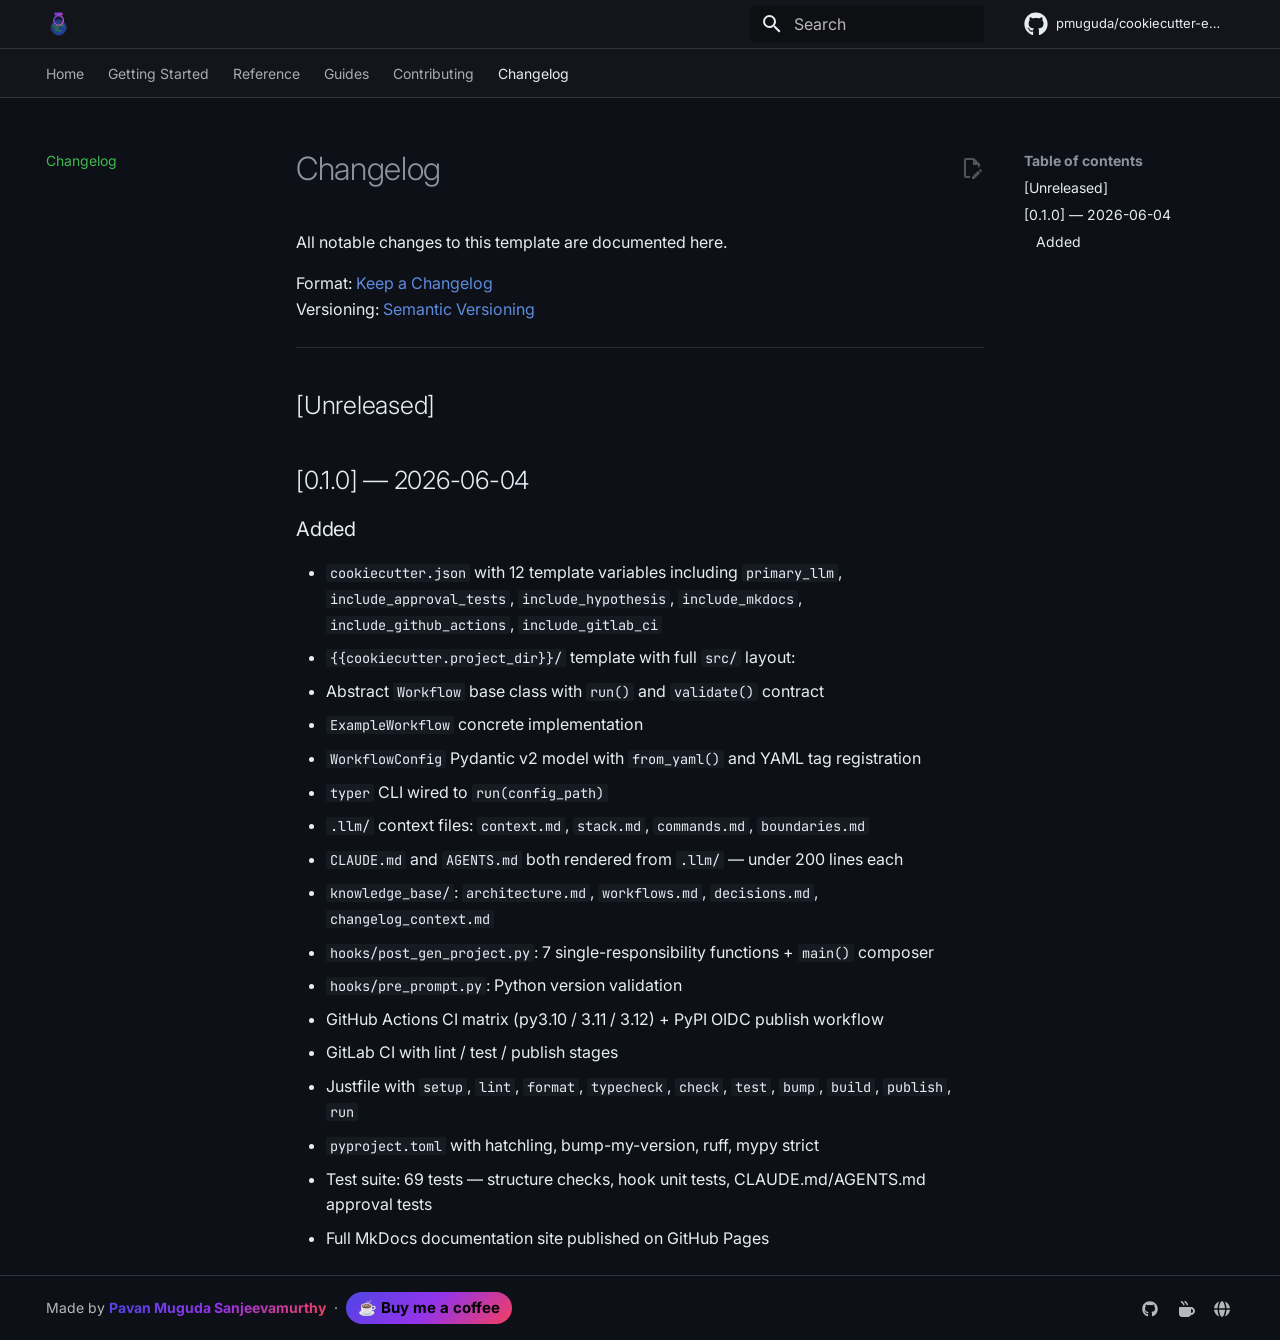
==== changelog/index.html @ ca26804e "Deployed 80e927c with MkDocs version: 1.6.1" ====
<!doctype html>
<html lang="en" class="no-js">
  <head>
    
      <meta charset="utf-8">
      <meta name="viewport" content="width=device-width,initial-scale=1">
      
        <meta name="description" content="Cookiecutter template for EO/SAR Python packages with token-efficient LLM-agnostic context files">
      
      
        <meta name="author" content="Pavan Muguda Sanjeevamurthy">
      
      
        <link rel="canonical" href="https://pmuguda.github.io/cookiecutter-eo-llm/changelog/">
      
      
        <link rel="prev" href="../contributing/">
      
      
      
        
      
      
      <link rel="icon" href="../assets/logo.svg">
      <meta name="generator" content="mkdocs-1.6.1, mkdocs-material-9.7.6">
    
    
      
        <title>Changelog - cookiecutter-eo-llm</title>
      
    
    
      <link rel="stylesheet" href="../assets/stylesheets/main.484c7ddc.min.css">
      
        
        <link rel="stylesheet" href="../assets/stylesheets/palette.ab4e12ef.min.css">
      
      


    
    
      
    
    
      
        
        
        <link rel="preconnect" href="https://fonts.gstatic.com" crossorigin>
        <link rel="stylesheet" href="https://fonts.googleapis.com/css?family=Inter:300,300i,400,400i,700,700i%7CJetBrains+Mono:400,400i,700,700i&display=fallback">
        <style>:root{--md-text-font:"Inter";--md-code-font:"JetBrains Mono"}</style>
      
    
    
      <link rel="stylesheet" href="../assets/style.css">
    
    <script>__md_scope=new URL("..",location),__md_hash=e=>[...e].reduce(((e,_)=>(e<<5)-e+_.charCodeAt(0)),0),__md_get=(e,_=localStorage,t=__md_scope)=>JSON.parse(_.getItem(t.pathname+"."+e)),__md_set=(e,_,t=localStorage,a=__md_scope)=>{try{t.setItem(a.pathname+"."+e,JSON.stringify(_))}catch(e){}}</script>
    
      

    
    
  </head>
  
  
    
    
    
    
    
    <body dir="ltr" data-md-color-scheme="slate" data-md-color-primary="black" data-md-color-accent="deep-purple">
  
    
    <input class="md-toggle" data-md-toggle="drawer" type="checkbox" id="__drawer" autocomplete="off">
    <input class="md-toggle" data-md-toggle="search" type="checkbox" id="__search" autocomplete="off">
    <label class="md-overlay" for="__drawer"></label>
    <div data-md-component="skip">
      
        
        <a href="#changelog" class="md-skip">
          Skip to content
        </a>
      
    </div>
    <div data-md-component="announce">
      
    </div>
    
    
      

<header class="md-header" data-md-component="header">
  <nav class="md-header__inner md-grid" aria-label="Header">
    <a href=".." title="cookiecutter-eo-llm" class="md-header__button md-logo" aria-label="cookiecutter-eo-llm" data-md-component="logo">
      
  <img src="../assets/logo.svg" alt="logo">

    </a>
    <label class="md-header__button md-icon" for="__drawer">
      
      <svg xmlns="http://www.w3.org/2000/svg" viewBox="0 0 24 24"><path d="M3 6h18v2H3zm0 5h18v2H3zm0 5h18v2H3z"/></svg>
    </label>
    <div class="md-header__title" data-md-component="header-title">
      <div class="md-header__ellipsis">
        <div class="md-header__topic">
          <span class="md-ellipsis">
            cookiecutter-eo-llm
          </span>
        </div>
        <div class="md-header__topic" data-md-component="header-topic">
          <span class="md-ellipsis">
            
              Changelog
            
          </span>
        </div>
      </div>
    </div>
    
      
    
    
    
    
      
      
        <label class="md-header__button md-icon" for="__search">
          
          <svg xmlns="http://www.w3.org/2000/svg" viewBox="0 0 24 24"><path d="M9.5 3A6.5 6.5 0 0 1 16 9.5c0 1.61-.59 3.09-1.56 4.23l.27.27h.79l5 5-1.5 1.5-5-5v-.79l-.27-.27A6.52 6.52 0 0 1 9.5 16 6.5 6.5 0 0 1 3 9.5 6.5 6.5 0 0 1 9.5 3m0 2C7 5 5 7 5 9.5S7 14 9.5 14 14 12 14 9.5 12 5 9.5 5"/></svg>
        </label>
        <div class="md-search" data-md-component="search" role="dialog">
  <label class="md-search__overlay" for="__search"></label>
  <div class="md-search__inner" role="search">
    <form class="md-search__form" name="search">
      <input type="text" class="md-search__input" name="query" aria-label="Search" placeholder="Search" autocapitalize="off" autocorrect="off" autocomplete="off" spellcheck="false" data-md-component="search-query" required>
      <label class="md-search__icon md-icon" for="__search">
        
        <svg xmlns="http://www.w3.org/2000/svg" viewBox="0 0 24 24"><path d="M9.5 3A6.5 6.5 0 0 1 16 9.5c0 1.61-.59 3.09-1.56 4.23l.27.27h.79l5 5-1.5 1.5-5-5v-.79l-.27-.27A6.52 6.52 0 0 1 9.5 16 6.5 6.5 0 0 1 3 9.5 6.5 6.5 0 0 1 9.5 3m0 2C7 5 5 7 5 9.5S7 14 9.5 14 14 12 14 9.5 12 5 9.5 5"/></svg>
        
        <svg xmlns="http://www.w3.org/2000/svg" viewBox="0 0 24 24"><path d="M20 11v2H8l5.5 5.5-1.42 1.42L4.16 12l7.92-7.92L13.5 5.5 8 11z"/></svg>
      </label>
      <nav class="md-search__options" aria-label="Search">
        
        <button type="reset" class="md-search__icon md-icon" title="Clear" aria-label="Clear" tabindex="-1">
          
          <svg xmlns="http://www.w3.org/2000/svg" viewBox="0 0 24 24"><path d="M19 6.41 17.59 5 12 10.59 6.41 5 5 6.41 10.59 12 5 17.59 6.41 19 12 13.41 17.59 19 19 17.59 13.41 12z"/></svg>
        </button>
      </nav>
      
        <div class="md-search__suggest" data-md-component="search-suggest"></div>
      
    </form>
    <div class="md-search__output">
      <div class="md-search__scrollwrap" tabindex="0" data-md-scrollfix>
        <div class="md-search-result" data-md-component="search-result">
          <div class="md-search-result__meta">
            Initializing search
          </div>
          <ol class="md-search-result__list" role="presentation"></ol>
        </div>
      </div>
    </div>
  </div>
</div>
      
    
    
      <div class="md-header__source">
        <a href="https://github.com/pmuguda/cookiecutter-eo-llm" title="Go to repository" class="md-source" data-md-component="source">
  <div class="md-source__icon md-icon">
    
    <svg xmlns="http://www.w3.org/2000/svg" viewBox="0 0 512 512"><!--! Font Awesome Free 7.1.0 by @fontawesome - https://fontawesome.com License - https://fontawesome.com/license/free (Icons: CC BY 4.0, Fonts: SIL OFL 1.1, Code: MIT License) Copyright 2025 Fonticons, Inc.--><path d="M173.9 397.4c0 2-2.3 3.6-5.2 3.6-3.3.3-5.6-1.3-5.6-3.6 0-2 2.3-3.6 5.2-3.6 3-.3 5.6 1.3 5.6 3.6m-31.1-4.5c-.7 2 1.3 4.3 4.3 4.9 2.6 1 5.6 0 6.2-2s-1.3-4.3-4.3-5.2c-2.6-.7-5.5.3-6.2 2.3m44.2-1.7c-2.9.7-4.9 2.6-4.6 4.9.3 2 2.9 3.3 5.9 2.6 2.9-.7 4.9-2.6 4.6-4.6-.3-1.9-3-3.2-5.9-2.9M252.8 8C114.1 8 8 113.3 8 252c0 110.9 69.8 205.8 169.5 239.2 12.8 2.3 17.3-5.6 17.3-12.1 0-6.2-.3-40.4-.3-61.4 0 0-70 15-84.7-29.8 0 0-11.4-29.1-27.8-36.6 0 0-22.9-15.7 1.6-15.4 0 0 24.9 2 38.6 25.8 21.9 38.6 58.6 27.5 72.9 20.9 2.3-16 8.8-27.1 16-33.7-55.9-6.2-112.3-14.3-112.3-110.5 0-27.5 7.6-41.3 23.6-58.9-2.6-6.5-11.1-33.3 2.6-67.9 20.9-6.5 69 27 69 27 20-5.6 41.5-8.5 62.8-8.5s42.8 2.9 62.8 8.5c0 0 48.1-33.6 69-27 13.7 34.7 5.2 61.4 2.6 67.9 16 17.7 25.8 31.5 25.8 58.9 0 96.5-58.9 104.2-114.8 110.5 9.2 7.9 17 22.9 17 46.4 0 33.7-.3 75.4-.3 83.6 0 6.5 4.6 14.4 17.3 12.1C436.2 457.8 504 362.9 504 252 504 113.3 391.5 8 252.8 8M105.2 352.9c-1.3 1-1 3.3.7 5.2 1.6 1.6 3.9 2.3 5.2 1 1.3-1 1-3.3-.7-5.2-1.6-1.6-3.9-2.3-5.2-1m-10.8-8.1c-.7 1.3.3 2.9 2.3 3.9 1.6 1 3.6.7 4.3-.7.7-1.3-.3-2.9-2.3-3.9-2-.6-3.6-.3-4.3.7m32.4 35.6c-1.6 1.3-1 4.3 1.3 6.2 2.3 2.3 5.2 2.6 6.5 1 1.3-1.3.7-4.3-1.3-6.2-2.2-2.3-5.2-2.6-6.5-1m-11.4-14.7c-1.6 1-1.6 3.6 0 5.9s4.3 3.3 5.6 2.3c1.6-1.3 1.6-3.9 0-6.2-1.4-2.3-4-3.3-5.6-2"/></svg>
  </div>
  <div class="md-source__repository">
    pmuguda/cookiecutter-eo-llm
  </div>
</a>
      </div>
    
  </nav>
  
</header>
    
    <div class="md-container" data-md-component="container">
      
      
        
          
            
<nav class="md-tabs" aria-label="Tabs" data-md-component="tabs">
  <div class="md-grid">
    <ul class="md-tabs__list">
      
        
  
  
  
  
    <li class="md-tabs__item">
      <a href=".." class="md-tabs__link">
        
  
  
    
  
  Home

      </a>
    </li>
  

      
        
  
  
  
  
    
    
      <li class="md-tabs__item">
        <a href="../quickstart/" class="md-tabs__link">
          
  
  
  Getting Started

        </a>
      </li>
    
  

      
        
  
  
  
  
    
    
      <li class="md-tabs__item">
        <a href="../variables/" class="md-tabs__link">
          
  
  
  Reference

        </a>
      </li>
    
  

      
        
  
  
  
  
    
    
      <li class="md-tabs__item">
        <a href="../guides/add-workflow/" class="md-tabs__link">
          
  
  
  Guides

        </a>
      </li>
    
  

      
        
  
  
  
  
    <li class="md-tabs__item">
      <a href="../contributing/" class="md-tabs__link">
        
  
  
    
  
  Contributing

      </a>
    </li>
  

      
        
  
  
  
    
  
  
    <li class="md-tabs__item md-tabs__item--active">
      <a href="./" class="md-tabs__link">
        
  
  
    
  
  Changelog

      </a>
    </li>
  

      
    </ul>
  </div>
</nav>
          
        
      
      <main class="md-main" data-md-component="main">
        <div class="md-main__inner md-grid">
          
            
              
              <div class="md-sidebar md-sidebar--primary" data-md-component="sidebar" data-md-type="navigation" >
                <div class="md-sidebar__scrollwrap">
                  <div class="md-sidebar__inner">
                    


  


<nav class="md-nav md-nav--primary md-nav--lifted" aria-label="Navigation" data-md-level="0">
  <label class="md-nav__title" for="__drawer">
    <a href=".." title="cookiecutter-eo-llm" class="md-nav__button md-logo" aria-label="cookiecutter-eo-llm" data-md-component="logo">
      
  <img src="../assets/logo.svg" alt="logo">

    </a>
    cookiecutter-eo-llm
  </label>
  
    <div class="md-nav__source">
      <a href="https://github.com/pmuguda/cookiecutter-eo-llm" title="Go to repository" class="md-source" data-md-component="source">
  <div class="md-source__icon md-icon">
    
    <svg xmlns="http://www.w3.org/2000/svg" viewBox="0 0 512 512"><!--! Font Awesome Free 7.1.0 by @fontawesome - https://fontawesome.com License - https://fontawesome.com/license/free (Icons: CC BY 4.0, Fonts: SIL OFL 1.1, Code: MIT License) Copyright 2025 Fonticons, Inc.--><path d="M173.9 397.4c0 2-2.3 3.6-5.2 3.6-3.3.3-5.6-1.3-5.6-3.6 0-2 2.3-3.6 5.2-3.6 3-.3 5.6 1.3 5.6 3.6m-31.1-4.5c-.7 2 1.3 4.3 4.3 4.9 2.6 1 5.6 0 6.2-2s-1.3-4.3-4.3-5.2c-2.6-.7-5.5.3-6.2 2.3m44.2-1.7c-2.9.7-4.9 2.6-4.6 4.9.3 2 2.9 3.3 5.9 2.6 2.9-.7 4.9-2.6 4.6-4.6-.3-1.9-3-3.2-5.9-2.9M252.8 8C114.1 8 8 113.3 8 252c0 110.9 69.8 205.8 169.5 239.2 12.8 2.3 17.3-5.6 17.3-12.1 0-6.2-.3-40.4-.3-61.4 0 0-70 15-84.7-29.8 0 0-11.4-29.1-27.8-36.6 0 0-22.9-15.7 1.6-15.4 0 0 24.9 2 38.6 25.8 21.9 38.6 58.6 27.5 72.9 20.9 2.3-16 8.8-27.1 16-33.7-55.9-6.2-112.3-14.3-112.3-110.5 0-27.5 7.6-41.3 23.6-58.9-2.6-6.5-11.1-33.3 2.6-67.9 20.9-6.5 69 27 69 27 20-5.6 41.5-8.5 62.8-8.5s42.8 2.9 62.8 8.5c0 0 48.1-33.6 69-27 13.7 34.7 5.2 61.4 2.6 67.9 16 17.7 25.8 31.5 25.8 58.9 0 96.5-58.9 104.2-114.8 110.5 9.2 7.9 17 22.9 17 46.4 0 33.7-.3 75.4-.3 83.6 0 6.5 4.6 14.4 17.3 12.1C436.2 457.8 504 362.9 504 252 504 113.3 391.5 8 252.8 8M105.2 352.9c-1.3 1-1 3.3.7 5.2 1.6 1.6 3.9 2.3 5.2 1 1.3-1 1-3.3-.7-5.2-1.6-1.6-3.9-2.3-5.2-1m-10.8-8.1c-.7 1.3.3 2.9 2.3 3.9 1.6 1 3.6.7 4.3-.7.7-1.3-.3-2.9-2.3-3.9-2-.6-3.6-.3-4.3.7m32.4 35.6c-1.6 1.3-1 4.3 1.3 6.2 2.3 2.3 5.2 2.6 6.5 1 1.3-1.3.7-4.3-1.3-6.2-2.2-2.3-5.2-2.6-6.5-1m-11.4-14.7c-1.6 1-1.6 3.6 0 5.9s4.3 3.3 5.6 2.3c1.6-1.3 1.6-3.9 0-6.2-1.4-2.3-4-3.3-5.6-2"/></svg>
  </div>
  <div class="md-source__repository">
    pmuguda/cookiecutter-eo-llm
  </div>
</a>
    </div>
  
  <ul class="md-nav__list" data-md-scrollfix>
    
      
      
  
  
  
  
    <li class="md-nav__item">
      <a href=".." class="md-nav__link">
        
  
  
  <span class="md-ellipsis">
    
  
    Home
  

    
  </span>
  
  

      </a>
    </li>
  

    
      
      
  
  
  
  
    
    
    
    
      
      
        
      
    
    
    <li class="md-nav__item md-nav__item--nested">
      
        
        
        <input class="md-nav__toggle md-toggle " type="checkbox" id="__nav_2" >
        
          
          <label class="md-nav__link" for="__nav_2" id="__nav_2_label" tabindex="0">
            
  
  
  <span class="md-ellipsis">
    
  
    Getting Started
  

    
  </span>
  
  

            <span class="md-nav__icon md-icon"></span>
          </label>
        
        <nav class="md-nav" data-md-level="1" aria-labelledby="__nav_2_label" aria-expanded="false">
          <label class="md-nav__title" for="__nav_2">
            <span class="md-nav__icon md-icon"></span>
            
  
    Getting Started
  

          </label>
          <ul class="md-nav__list" data-md-scrollfix>
            
              
                
  
  
  
  
    <li class="md-nav__item">
      <a href="../quickstart/" class="md-nav__link">
        
  
  
  <span class="md-ellipsis">
    
  
    Quickstart
  

    
  </span>
  
  

      </a>
    </li>
  

              
            
              
                
  
  
  
  
    <li class="md-nav__item">
      <a href="../installation/" class="md-nav__link">
        
  
  
  <span class="md-ellipsis">
    
  
    Installation
  

    
  </span>
  
  

      </a>
    </li>
  

              
            
          </ul>
        </nav>
      
    </li>
  

    
      
      
  
  
  
  
    
    
    
    
      
      
        
      
    
    
    <li class="md-nav__item md-nav__item--nested">
      
        
        
        <input class="md-nav__toggle md-toggle " type="checkbox" id="__nav_3" >
        
          
          <label class="md-nav__link" for="__nav_3" id="__nav_3_label" tabindex="0">
            
  
  
  <span class="md-ellipsis">
    
  
    Reference
  

    
  </span>
  
  

            <span class="md-nav__icon md-icon"></span>
          </label>
        
        <nav class="md-nav" data-md-level="1" aria-labelledby="__nav_3_label" aria-expanded="false">
          <label class="md-nav__title" for="__nav_3">
            <span class="md-nav__icon md-icon"></span>
            
  
    Reference
  

          </label>
          <ul class="md-nav__list" data-md-scrollfix>
            
              
                
  
  
  
  
    <li class="md-nav__item">
      <a href="../variables/" class="md-nav__link">
        
  
  
  <span class="md-ellipsis">
    
  
    Template Variables
  

    
  </span>
  
  

      </a>
    </li>
  

              
            
              
                
  
  
  
  
    <li class="md-nav__item">
      <a href="../structure/" class="md-nav__link">
        
  
  
  <span class="md-ellipsis">
    
  
    Generated Structure
  

    
  </span>
  
  

      </a>
    </li>
  

              
            
              
                
  
  
  
  
    <li class="md-nav__item">
      <a href="../hooks/" class="md-nav__link">
        
  
  
  <span class="md-ellipsis">
    
  
    Hooks
  

    
  </span>
  
  

      </a>
    </li>
  

              
            
          </ul>
        </nav>
      
    </li>
  

    
      
      
  
  
  
  
    
    
    
    
      
      
        
      
    
    
    <li class="md-nav__item md-nav__item--nested">
      
        
        
        <input class="md-nav__toggle md-toggle " type="checkbox" id="__nav_4" >
        
          
          <label class="md-nav__link" for="__nav_4" id="__nav_4_label" tabindex="0">
            
  
  
  <span class="md-ellipsis">
    
  
    Guides
  

    
  </span>
  
  

            <span class="md-nav__icon md-icon"></span>
          </label>
        
        <nav class="md-nav" data-md-level="1" aria-labelledby="__nav_4_label" aria-expanded="false">
          <label class="md-nav__title" for="__nav_4">
            <span class="md-nav__icon md-icon"></span>
            
  
    Guides
  

          </label>
          <ul class="md-nav__list" data-md-scrollfix>
            
              
                
  
  
  
  
    <li class="md-nav__item">
      <a href="../guides/add-workflow/" class="md-nav__link">
        
  
  
  <span class="md-ellipsis">
    
  
    Adding a Workflow
  

    
  </span>
  
  

      </a>
    </li>
  

              
            
              
                
  
  
  
  
    <li class="md-nav__item">
      <a href="../guides/llm-context/" class="md-nav__link">
        
  
  
  <span class="md-ellipsis">
    
  
    LLM Context Files
  

    
  </span>
  
  

      </a>
    </li>
  

              
            
              
                
  
  
  
  
    <li class="md-nav__item">
      <a href="../guides/cicd/" class="md-nav__link">
        
  
  
  <span class="md-ellipsis">
    
  
    CI/CD
  

    
  </span>
  
  

      </a>
    </li>
  

              
            
          </ul>
        </nav>
      
    </li>
  

    
      
      
  
  
  
  
    <li class="md-nav__item">
      <a href="../contributing/" class="md-nav__link">
        
  
  
  <span class="md-ellipsis">
    
  
    Contributing
  

    
  </span>
  
  

      </a>
    </li>
  

    
      
      
  
  
    
  
  
  
    <li class="md-nav__item md-nav__item--active">
      
      <input class="md-nav__toggle md-toggle" type="checkbox" id="__toc">
      
      
        
      
      
        <label class="md-nav__link md-nav__link--active" for="__toc">
          
  
  
  <span class="md-ellipsis">
    
  
    Changelog
  

    
  </span>
  
  

          <span class="md-nav__icon md-icon"></span>
        </label>
      
      <a href="./" class="md-nav__link md-nav__link--active">
        
  
  
  <span class="md-ellipsis">
    
  
    Changelog
  

    
  </span>
  
  

      </a>
      
        

<nav class="md-nav md-nav--secondary" aria-label="Table of contents">
  
  
  
    
  
  
    <label class="md-nav__title" for="__toc">
      <span class="md-nav__icon md-icon"></span>
      Table of contents
    </label>
    <ul class="md-nav__list" data-md-component="toc" data-md-scrollfix>
      
        <li class="md-nav__item">
  <a href="#unreleased" class="md-nav__link">
    <span class="md-ellipsis">
      
        [Unreleased]
      
    </span>
  </a>
  
</li>
      
        <li class="md-nav__item">
  <a href="#010-2026-06-04" class="md-nav__link">
    <span class="md-ellipsis">
      
        [0.1.0] — 2026-06-04
      
    </span>
  </a>
  
    <nav class="md-nav" aria-label="[0.1.0] — 2026-06-04">
      <ul class="md-nav__list">
        
          <li class="md-nav__item">
  <a href="#added" class="md-nav__link">
    <span class="md-ellipsis">
      
        Added
      
    </span>
  </a>
  
</li>
        
      </ul>
    </nav>
  
</li>
      
    </ul>
  
</nav>
      
    </li>
  

    
  </ul>
</nav>
                  </div>
                </div>
              </div>
            
            
              
              <div class="md-sidebar md-sidebar--secondary" data-md-component="sidebar" data-md-type="toc" >
                <div class="md-sidebar__scrollwrap">
                  <div class="md-sidebar__inner">
                    

<nav class="md-nav md-nav--secondary" aria-label="Table of contents">
  
  
  
    
  
  
    <label class="md-nav__title" for="__toc">
      <span class="md-nav__icon md-icon"></span>
      Table of contents
    </label>
    <ul class="md-nav__list" data-md-component="toc" data-md-scrollfix>
      
        <li class="md-nav__item">
  <a href="#unreleased" class="md-nav__link">
    <span class="md-ellipsis">
      
        [Unreleased]
      
    </span>
  </a>
  
</li>
      
        <li class="md-nav__item">
  <a href="#010-2026-06-04" class="md-nav__link">
    <span class="md-ellipsis">
      
        [0.1.0] — 2026-06-04
      
    </span>
  </a>
  
    <nav class="md-nav" aria-label="[0.1.0] — 2026-06-04">
      <ul class="md-nav__list">
        
          <li class="md-nav__item">
  <a href="#added" class="md-nav__link">
    <span class="md-ellipsis">
      
        Added
      
    </span>
  </a>
  
</li>
        
      </ul>
    </nav>
  
</li>
      
    </ul>
  
</nav>
                  </div>
                </div>
              </div>
            
          
          
            <div class="md-content" data-md-component="content">
              
              <article class="md-content__inner md-typeset">
                
                  


  
    <a href="https://github.com/pmuguda/cookiecutter-eo-llm/edit/main/docs/changelog.md" title="Edit this page" class="md-content__button md-icon" rel="edit">
      
      <svg xmlns="http://www.w3.org/2000/svg" viewBox="0 0 24 24"><path d="M10 20H6V4h7v5h5v3.1l2-2V8l-6-6H6c-1.1 0-2 .9-2 2v16c0 1.1.9 2 2 2h4zm10.2-7c.1 0 .3.1.4.2l1.3 1.3c.2.2.2.6 0 .8l-1 1-2.1-2.1 1-1c.1-.1.2-.2.4-.2m0 3.9L14.1 23H12v-2.1l6.1-6.1z"/></svg>
    </a>
  
  


<h1 id="changelog">Changelog</h1>
<p>All notable changes to this template are documented here.</p>
<p>Format: <a href="https://keepachangelog.com/en/1.0.0/">Keep a Changelog</a><br />
Versioning: <a href="https://semver.org/">Semantic Versioning</a></p>
<hr />
<h2 id="unreleased">[Unreleased]</h2>
<h2 id="010-2026-06-04">[0.1.0] — 2026-06-04</h2>
<h3 id="added">Added</h3>
<ul>
<li><code>cookiecutter.json</code> with 12 template variables including <code>primary_llm</code>, <code>include_approval_tests</code>, <code>include_hypothesis</code>, <code>include_mkdocs</code>, <code>include_github_actions</code>, <code>include_gitlab_ci</code></li>
<li><code>{{cookiecutter.project_dir}}/</code> template with full <code>src/</code> layout:</li>
<li>Abstract <code>Workflow</code> base class with <code>run()</code> and <code>validate()</code> contract</li>
<li><code>ExampleWorkflow</code> concrete implementation</li>
<li><code>WorkflowConfig</code> Pydantic v2 model with <code>from_yaml()</code> and YAML tag registration</li>
<li><code>typer</code> CLI wired to <code>run(config_path)</code></li>
<li><code>.llm/</code> context files: <code>context.md</code>, <code>stack.md</code>, <code>commands.md</code>, <code>boundaries.md</code></li>
<li><code>CLAUDE.md</code> and <code>AGENTS.md</code> both rendered from <code>.llm/</code> — under 200 lines each</li>
<li><code>knowledge_base/</code>: <code>architecture.md</code>, <code>workflows.md</code>, <code>decisions.md</code>, <code>changelog_context.md</code></li>
<li><code>hooks/post_gen_project.py</code>: 7 single-responsibility functions + <code>main()</code> composer</li>
<li><code>hooks/pre_prompt.py</code>: Python version validation</li>
<li>GitHub Actions CI matrix (py3.10 / 3.11 / 3.12) + PyPI OIDC publish workflow</li>
<li>GitLab CI with lint / test / publish stages</li>
<li>Justfile with <code>setup</code>, <code>lint</code>, <code>format</code>, <code>typecheck</code>, <code>check</code>, <code>test</code>, <code>bump</code>, <code>build</code>, <code>publish</code>, <code>run</code></li>
<li><code>pyproject.toml</code> with hatchling, bump-my-version, ruff, mypy strict</li>
<li>Test suite: 69 tests — structure checks, hook unit tests, CLAUDE.md/AGENTS.md approval tests</li>
<li>Full MkDocs documentation site published on GitHub Pages</li>
</ul>












                
              </article>
            </div>
          
          
<script>var target=document.getElementById(location.hash.slice(1));target&&target.name&&(target.checked=target.name.startsWith("__tabbed_"))</script>
        </div>
        
          <button type="button" class="md-top md-icon" data-md-component="top" hidden>
  
  <svg xmlns="http://www.w3.org/2000/svg" viewBox="0 0 24 24"><path d="M13 20h-2V8l-5.5 5.5-1.42-1.42L12 4.16l7.92 7.92-1.42 1.42L13 8z"/></svg>
  Back to top
</button>
        
      </main>
      
        <footer class="md-footer">
  
  <div class="md-footer-meta md-typeset">
    <div class="md-footer-meta__inner md-grid">
      
<div class="md-copyright">
  <div class="md-copyright__highlight">
    Made by <a class="gradient-text" href="https://pmuguda.github.io" target="_blank" rel="noopener">Pavan Muguda Sanjeevamurthy</a> &nbsp;·&nbsp; <a class="kofi-link" href="https://ko-fi.com/pavan_muguda" target="_blank" rel="noopener">☕ Buy me a coffee</a>

  </div>
</div>

      
        
<div class="md-social">
  
    
    
    
    
    <a href="https://github.com/pmuguda/cookiecutter-eo-llm" target="_blank" rel="noopener" title="GitHub" class="md-social__link">
      <svg xmlns="http://www.w3.org/2000/svg" viewBox="0 0 512 512"><!--! Font Awesome Free 7.1.0 by @fontawesome - https://fontawesome.com License - https://fontawesome.com/license/free (Icons: CC BY 4.0, Fonts: SIL OFL 1.1, Code: MIT License) Copyright 2025 Fonticons, Inc.--><path d="M173.9 397.4c0 2-2.3 3.6-5.2 3.6-3.3.3-5.6-1.3-5.6-3.6 0-2 2.3-3.6 5.2-3.6 3-.3 5.6 1.3 5.6 3.6m-31.1-4.5c-.7 2 1.3 4.3 4.3 4.9 2.6 1 5.6 0 6.2-2s-1.3-4.3-4.3-5.2c-2.6-.7-5.5.3-6.2 2.3m44.2-1.7c-2.9.7-4.9 2.6-4.6 4.9.3 2 2.9 3.3 5.9 2.6 2.9-.7 4.9-2.6 4.6-4.6-.3-1.9-3-3.2-5.9-2.9M252.8 8C114.1 8 8 113.3 8 252c0 110.9 69.8 205.8 169.5 239.2 12.8 2.3 17.3-5.6 17.3-12.1 0-6.2-.3-40.4-.3-61.4 0 0-70 15-84.7-29.8 0 0-11.4-29.1-27.8-36.6 0 0-22.9-15.7 1.6-15.4 0 0 24.9 2 38.6 25.8 21.9 38.6 58.6 27.5 72.9 20.9 2.3-16 8.8-27.1 16-33.7-55.9-6.2-112.3-14.3-112.3-110.5 0-27.5 7.6-41.3 23.6-58.9-2.6-6.5-11.1-33.3 2.6-67.9 20.9-6.5 69 27 69 27 20-5.6 41.5-8.5 62.8-8.5s42.8 2.9 62.8 8.5c0 0 48.1-33.6 69-27 13.7 34.7 5.2 61.4 2.6 67.9 16 17.7 25.8 31.5 25.8 58.9 0 96.5-58.9 104.2-114.8 110.5 9.2 7.9 17 22.9 17 46.4 0 33.7-.3 75.4-.3 83.6 0 6.5 4.6 14.4 17.3 12.1C436.2 457.8 504 362.9 504 252 504 113.3 391.5 8 252.8 8M105.2 352.9c-1.3 1-1 3.3.7 5.2 1.6 1.6 3.9 2.3 5.2 1 1.3-1 1-3.3-.7-5.2-1.6-1.6-3.9-2.3-5.2-1m-10.8-8.1c-.7 1.3.3 2.9 2.3 3.9 1.6 1 3.6.7 4.3-.7.7-1.3-.3-2.9-2.3-3.9-2-.6-3.6-.3-4.3.7m32.4 35.6c-1.6 1.3-1 4.3 1.3 6.2 2.3 2.3 5.2 2.6 6.5 1 1.3-1.3.7-4.3-1.3-6.2-2.2-2.3-5.2-2.6-6.5-1m-11.4-14.7c-1.6 1-1.6 3.6 0 5.9s4.3 3.3 5.6 2.3c1.6-1.3 1.6-3.9 0-6.2-1.4-2.3-4-3.3-5.6-2"/></svg>
    </a>
  
    
    
    
    
    <a href="https://ko-fi.com/pavan_muguda" target="_blank" rel="noopener" title="Buy me a coffee" class="md-social__link">
      <svg xmlns="http://www.w3.org/2000/svg" viewBox="0 0 576 512"><!--! Font Awesome Free 7.1.0 by @fontawesome - https://fontawesome.com License - https://fontawesome.com/license/free (Icons: CC BY 4.0, Fonts: SIL OFL 1.1, Code: MIT License) Copyright 2025 Fonticons, Inc.--><path d="M152-16c-13.3 0-24 10.7-24 24 0 38.9 23.4 59.4 39.1 73.1l1.1 1C184.5 96.4 192 103.9 192 120c0 13.3 10.7 24 24 24s24-10.7 24-24c0-38.9-23.4-59.4-39.1-73.1l-1.1-1C183.5 31.7 176 24.1 176 8c0-13.3-10.7-24-24-24M96 192c-17.7 0-32 14.3-32 32v192c0 53 43 96 96 96h192c41.8 0 77.4-26.7 90.5-64h5.5c70.7 0 128-57.3 128-128s-57.3-128-128-128zm352 192V256c35.3 0 64 28.7 64 64s-28.7 64-64 64M288 8c0-13.3-10.7-24-24-24S240-5.3 240 8c0 38.9 23.4 59.4 39.1 73.1l1.1 1C296.5 96.4 304 103.9 304 120c0 13.3 10.7 24 24 24s24-10.7 24-24c0-38.9-23.4-59.4-39.1-73.1l-1.1-1C295.5 31.7 288 24.1 288 8"/></svg>
    </a>
  
    
    
    
    
    <a href="https://pmuguda.github.io" target="_blank" rel="noopener" title="Portfolio" class="md-social__link">
      <svg xmlns="http://www.w3.org/2000/svg" viewBox="0 0 512 512"><!--! Font Awesome Free 7.1.0 by @fontawesome - https://fontawesome.com License - https://fontawesome.com/license/free (Icons: CC BY 4.0, Fonts: SIL OFL 1.1, Code: MIT License) Copyright 2025 Fonticons, Inc.--><path d="M351.9 280H161c2.9 64.5 17.2 123.9 37.5 167.4 11.4 24.5 23.7 41.8 35.1 52.4 11.2 10.5 18.9 12.2 22.9 12.2s11.7-1.7 22.9-12.2c11.4-10.6 23.7-28 35.1-52.4 20.3-43.5 34.6-102.9 37.5-167.4zm-191-48h190.9c-2.8-64.5-17.1-123.9-37.4-167.4-11.4-24.4-23.7-41.8-35.1-52.4C268.1 1.7 260.4 0 256.4 0s-11.7 1.7-22.9 12.2c-11.4 10.6-23.7 28-35.1 52.4-20.3 43.5-34.6 102.9-37.5 167.4m-48 0c3.5-85.6 25.6-165.1 57.9-217.3C78.7 47.3 10.9 131.2 1.5 232zM1.5 280c9.4 100.8 77.2 184.7 169.3 217.3-32.3-52.2-54.4-131.7-57.9-217.3zm398.4 0c-3.5 85.6-25.6 165.1-57.9 217.3 92.1-32.7 159.9-116.5 169.3-217.3zm111.4-48C501.9 131.2 434.1 47.3 342 14.7c32.3 52.2 54.4 131.7 57.9 217.3z"/></svg>
    </a>
  
</div>
      
    </div>
  </div>
</footer>
      
    </div>
    <div class="md-dialog" data-md-component="dialog">
      <div class="md-dialog__inner md-typeset"></div>
    </div>
    
    
    
      
      
      <script id="__config" type="application/json">{"annotate": null, "base": "..", "features": ["navigation.tabs", "navigation.sections", "navigation.top", "navigation.instant", "search.highlight", "search.suggest", "content.code.copy", "content.action.edit"], "search": "../assets/javascripts/workers/search.2c215733.min.js", "tags": null, "translations": {"clipboard.copied": "Copied to clipboard", "clipboard.copy": "Copy to clipboard", "search.result.more.one": "1 more on this page", "search.result.more.other": "# more on this page", "search.result.none": "No matching documents", "search.result.one": "1 matching document", "search.result.other": "# matching documents", "search.result.placeholder": "Type to start searching", "search.result.term.missing": "Missing", "select.version": "Select version"}, "version": null}</script>
    
    
      <script src="../assets/javascripts/bundle.79ae519e.min.js"></script>
      
    
  </body>
</html>
---- assets/stylesheets/main.484c7ddc.min.css ----
@charset "UTF-8";html{-webkit-text-size-adjust:none;-moz-text-size-adjust:none;text-size-adjust:none;box-sizing:border-box}*,:after,:before{box-sizing:inherit}@media (prefers-reduced-motion){*,:after,:before{transition:none!important}}body{margin:0}a,button,input,label{-webkit-tap-highlight-color:transparent}a{color:inherit;text-decoration:none}hr{border:0;box-sizing:initial;display:block;height:.05rem;overflow:visible;padding:0}small{font-size:80%}sub,sup{line-height:1em}img{border-style:none}table{border-collapse:initial;border-spacing:0}td,th{font-weight:400;vertical-align:top}button{background:#0000;border:0;font-family:inherit;font-size:inherit;margin:0;padding:0}input{border:0;outline:none}:root{--md-primary-fg-color:#4051b5;--md-primary-fg-color--light:#5d6cc0;--md-primary-fg-color--dark:#303fa1;--md-primary-bg-color:#fff;--md-primary-bg-color--light:#ffffffb3;--md-accent-fg-color:#526cfe;--md-accent-fg-color--transparent:#526cfe1a;--md-accent-bg-color:#fff;--md-accent-bg-color--light:#ffffffb3}[data-md-color-scheme=default]{color-scheme:light}[data-md-color-scheme=default] img[src$="#gh-dark-mode-only"],[data-md-color-scheme=default] img[src$="#only-dark"]{display:none}:root,[data-md-color-scheme=default]{--md-hue:225deg;--md-default-fg-color:#000000de;--md-default-fg-color--light:#0000008a;--md-default-fg-color--lighter:#00000052;--md-default-fg-color--lightest:#00000012;--md-default-bg-color:#fff;--md-default-bg-color--light:#ffffffb3;--md-default-bg-color--lighter:#ffffff4d;--md-default-bg-color--lightest:#ffffff1f;--md-code-fg-color:#36464e;--md-code-bg-color:#f5f5f5;--md-code-bg-color--light:#f5f5f5b3;--md-code-bg-color--lighter:#f5f5f54d;--md-code-hl-color:#4287ff;--md-code-hl-color--light:#4287ff1a;--md-code-hl-number-color:#d52a2a;--md-code-hl-special-color:#db1457;--md-code-hl-function-color:#a846b9;--md-code-hl-constant-color:#6e59d9;--md-code-hl-keyword-color:#3f6ec6;--md-code-hl-string-color:#1c7d4d;--md-code-hl-name-color:var(--md-code-fg-color);--md-code-hl-operator-color:var(--md-default-fg-color--light);--md-code-hl-punctuation-color:var(--md-default-fg-color--light);--md-code-hl-comment-color:var(--md-default-fg-color--light);--md-code-hl-generic-color:var(--md-default-fg-color--light);--md-code-hl-variable-color:var(--md-default-fg-color--light);--md-typeset-color:var(--md-default-fg-color);--md-typeset-a-color:var(--md-primary-fg-color);--md-typeset-del-color:#f5503d26;--md-typeset-ins-color:#0bd57026;--md-typeset-kbd-color:#fafafa;--md-typeset-kbd-accent-color:#fff;--md-typeset-kbd-border-color:#b8b8b8;--md-typeset-mark-color:#ffff0080;--md-typeset-table-color:#0000001f;--md-typeset-table-color--light:rgba(0,0,0,.035);--md-admonition-fg-color:var(--md-default-fg-color);--md-admonition-bg-color:var(--md-default-bg-color);--md-warning-fg-color:#000000de;--md-warning-bg-color:#ff9;--md-footer-fg-color:#fff;--md-footer-fg-color--light:#ffffffb3;--md-footer-fg-color--lighter:#ffffff73;--md-footer-bg-color:#000000de;--md-footer-bg-color--dark:#00000052;--md-shadow-z1:0 0.2rem 0.5rem #0000000d,0 0 0.05rem #0000001a;--md-shadow-z2:0 0.2rem 0.5rem #0000001a,0 0 0.05rem #00000040;--md-shadow-z3:0 0.2rem 0.5rem #0003,0 0 0.05rem #00000059}.md-icon svg{fill:currentcolor;display:block;height:1.2rem;width:1.2rem}body{-webkit-font-smoothing:antialiased;-moz-osx-font-smoothing:grayscale;--md-text-font-family:var(--md-text-font,_),-apple-system,BlinkMacSystemFont,Helvetica,Arial,sans-serif;--md-code-font-family:var(--md-code-font,_),SFMono-Regular,Consolas,Menlo,monospace}aside,body,input{font-feature-settings:"kern","liga";color:var(--md-typeset-color);font-family:var(--md-text-font-family)}code,kbd,pre{font-feature-settings:"kern";font-family:var(--md-code-font-family)}:root{--md-typeset-table-sort-icon:url('data:image/svg+xml;charset=utf-8,<svg xmlns="http://www.w3.org/2000/svg" viewBox="0 0 24 24"><path d="m18 21-4-4h3V7h-3l4-4 4 4h-3v10h3M2 19v-2h10v2M2 13v-2h7v2M2 7V5h4v2z"/></svg>');--md-typeset-table-sort-icon--asc:url('data:image/svg+xml;charset=utf-8,<svg xmlns="http://www.w3.org/2000/svg" viewBox="0 0 24 24"><path d="M19 17h3l-4 4-4-4h3V3h2M2 17h10v2H2M6 5v2H2V5m0 6h7v2H2z"/></svg>');--md-typeset-table-sort-icon--desc:url('data:image/svg+xml;charset=utf-8,<svg xmlns="http://www.w3.org/2000/svg" viewBox="0 0 24 24"><path d="M19 7h3l-4-4-4 4h3v14h2M2 17h10v2H2M6 5v2H2V5m0 6h7v2H2z"/></svg>')}.md-typeset{-webkit-print-color-adjust:exact;color-adjust:exact;font-size:.8rem;line-height:1.6;overflow-wrap:break-word}@media print{.md-typeset{font-size:.68rem}}.md-typeset blockquote,.md-typeset dl,.md-typeset figure,.md-typeset ol,.md-typeset pre,.md-typeset ul{margin-bottom:1em;margin-top:1em}.md-typeset h1{color:var(--md-default-fg-color--light);font-size:2em;line-height:1.3;margin:0 0 1.25em}.md-typeset h1,.md-typeset h2{font-weight:300;letter-spacing:-.01em}.md-typeset h2{font-size:1.5625em;line-height:1.4;margin:1.6em 0 .64em}.md-typeset h3{font-size:1.25em;font-weight:400;letter-spacing:-.01em;line-height:1.5;margin:1.6em 0 .8em}.md-typeset h2+h3{margin-top:.8em}.md-typeset h4{font-weight:700;letter-spacing:-.01em;margin:1em 0}.md-typeset h5,.md-typeset h6{color:var(--md-default-fg-color--light);font-size:.8em;font-weight:700;letter-spacing:-.01em;margin:1.25em 0}.md-typeset h5{text-transform:uppercase}.md-typeset h5 code{text-transform:none}.md-typeset hr{border-bottom:.05rem solid var(--md-default-fg-color--lightest);display:flow-root;margin:1.5em 0}.md-typeset a{color:var(--md-typeset-a-color);word-break:break-word}.md-typeset a,.md-typeset a:before{transition:color 125ms}.md-typeset a:focus,.md-typeset a:hover{color:var(--md-accent-fg-color)}.md-typeset a:focus code,.md-typeset a:hover code{background-color:var(--md-accent-fg-color--transparent);color:var(--md-accent-fg-color)}.md-typeset a code{color:var(--md-typeset-a-color)}.md-typeset a.focus-visible{outline-color:var(--md-accent-fg-color);outline-offset:.2rem}.md-typeset code,.md-typeset kbd,.md-typeset pre{color:var(--md-code-fg-color);direction:ltr;font-variant-ligatures:none;transition:background-color 125ms}@media print{.md-typeset code,.md-typeset kbd,.md-typeset pre{white-space:pre-wrap}}.md-typeset code{background-color:var(--md-code-bg-color);border-radius:.1rem;-webkit-box-decoration-break:clone;box-decoration-break:clone;font-size:.85em;padding:0 .2941176471em;transition:color 125ms,background-color 125ms;word-break:break-word}.md-typeset code:not(.focus-visible){-webkit-tap-highlight-color:transparent;outline:none}.md-typeset pre{display:flow-root;line-height:1.4;position:relative}.md-typeset pre>code{-webkit-box-decoration-break:slice;box-decoration-break:slice;box-shadow:none;display:block;margin:0;outline-color:var(--md-accent-fg-color);overflow:auto;padding:.7720588235em 1.1764705882em;scrollbar-color:var(--md-default-fg-color--lighter) #0000;scrollbar-width:thin;touch-action:auto;word-break:normal}.md-typeset pre>code:hover{scrollbar-color:var(--md-accent-fg-color) #0000}.md-typeset pre>code::-webkit-scrollbar{height:.2rem;width:.2rem}.md-typeset pre>code::-webkit-scrollbar-thumb{background-color:var(--md-default-fg-color--lighter)}.md-typeset pre>code::-webkit-scrollbar-thumb:hover{background-color:var(--md-accent-fg-color)}.md-typeset kbd{background-color:var(--md-typeset-kbd-color);border-radius:.1rem;box-shadow:0 .1rem 0 .05rem var(--md-typeset-kbd-border-color),0 .1rem 0 var(--md-typeset-kbd-border-color),0 -.1rem .2rem var(--md-typeset-kbd-accent-color) inset;color:var(--md-default-fg-color);display:inline-block;font-size:.75em;padding:0 .6666666667em;vertical-align:text-top;word-break:break-word}.md-typeset mark{background-color:var(--md-typeset-mark-color);-webkit-box-decoration-break:clone;box-decoration-break:clone;color:inherit;word-break:break-word}.md-typeset abbr{cursor:help;text-decoration:none}.md-typeset [data-preview],.md-typeset abbr{border-bottom:.05rem dotted var(--md-default-fg-color--light)}.md-typeset small{opacity:.75}[dir=ltr] .md-typeset sub,[dir=ltr] .md-typeset sup{margin-left:.078125em}[dir=rtl] .md-typeset sub,[dir=rtl] .md-typeset sup{margin-right:.078125em}[dir=ltr] .md-typeset blockquote{padding-left:.6rem}[dir=rtl] .md-typeset blockquote{padding-right:.6rem}[dir=ltr] .md-typeset blockquote{border-left:.2rem solid var(--md-default-fg-color--lighter)}[dir=rtl] .md-typeset blockquote{border-right:.2rem solid var(--md-default-fg-color--lighter)}.md-typeset blockquote{color:var(--md-default-fg-color--light);margin-left:0;margin-right:0}.md-typeset ul{list-style-type:disc}.md-typeset ul[type]{list-style-type:revert-layer}[dir=ltr] .md-typeset ol,[dir=ltr] .md-typeset ul{margin-left:.625em}[dir=rtl] .md-typeset ol,[dir=rtl] .md-typeset ul{margin-right:.625em}.md-typeset ol,.md-typeset ul{padding:0}.md-typeset ol:not([hidden]),.md-typeset ul:not([hidden]){display:flow-root}.md-typeset ol ol,.md-typeset ul ol{list-style-type:lower-alpha}.md-typeset ol ol ol,.md-typeset ul ol ol{list-style-type:lower-roman}.md-typeset ol ol ol ol,.md-typeset ul ol ol ol{list-style-type:upper-alpha}.md-typeset ol ol ol ol ol,.md-typeset ul ol ol ol ol{list-style-type:upper-roman}.md-typeset ol[type],.md-typeset ul[type]{list-style-type:revert-layer}[dir=ltr] .md-typeset ol li,[dir=ltr] .md-typeset ul li{margin-left:1.25em}[dir=rtl] .md-typeset ol li,[dir=rtl] .md-typeset ul li{margin-right:1.25em}.md-typeset ol li,.md-typeset ul li{margin-bottom:.5em}.md-typeset ol li blockquote,.md-typeset ol li p,.md-typeset ul li blockquote,.md-typeset ul li p{margin:.5em 0}.md-typeset ol li:last-child,.md-typeset ul li:last-child{margin-bottom:0}[dir=ltr] .md-typeset ol li ol,[dir=ltr] .md-typeset ol li ul,[dir=ltr] .md-typeset ul li ol,[dir=ltr] .md-typeset ul li ul{margin-left:.625em}[dir=rtl] .md-typeset ol li ol,[dir=rtl] .md-typeset ol li ul,[dir=rtl] .md-typeset ul li ol,[dir=rtl] .md-typeset ul li ul{margin-right:.625em}.md-typeset ol li ol,.md-typeset ol li ul,.md-typeset ul li ol,.md-typeset ul li ul{margin-bottom:.5em;margin-top:.5em}[dir=ltr] .md-typeset dd{margin-left:1.875em}[dir=rtl] .md-typeset dd{margin-right:1.875em}.md-typeset dd{margin-bottom:1.5em;margin-top:1em}.md-typeset img,.md-typeset svg,.md-typeset video{height:auto;max-width:100%}.md-typeset img[align=left]{margin:1em 1em 1em 0}.md-typeset img[align=right]{margin:1em 0 1em 1em}.md-typeset img[align]:only-child{margin-top:0}.md-typeset figure{display:flow-root;margin:1em auto;max-width:100%;text-align:center;width:fit-content}.md-typeset figure img{display:block;margin:0 auto}.md-typeset figcaption{font-style:italic;margin:1em auto;max-width:24rem}.md-typeset iframe{max-width:100%}.md-typeset table:not([class]){background-color:var(--md-default-bg-color);border:.05rem solid var(--md-typeset-table-color);border-radius:.1rem;display:inline-block;font-size:.64rem;max-width:100%;overflow:auto;touch-action:auto}@media print{.md-typeset table:not([class]){display:table}}.md-typeset table:not([class])+*{margin-top:1.5em}.md-typeset table:not([class]) td>:first-child,.md-typeset table:not([class]) th>:first-child{margin-top:0}.md-typeset table:not([class]) td>:last-child,.md-typeset table:not([class]) th>:last-child{margin-bottom:0}.md-typeset table:not([class]) td:not([align]),.md-typeset table:not([class]) th:not([align]){text-align:left}[dir=rtl] .md-typeset table:not([class]) td:not([align]),[dir=rtl] .md-typeset table:not([class]) th:not([align]){text-align:right}.md-typeset table:not([class]) th{font-weight:700;min-width:5rem;padding:.9375em 1.25em;vertical-align:top}.md-typeset table:not([class]) td{border-top:.05rem solid var(--md-typeset-table-color);padding:.9375em 1.25em;vertical-align:top}.md-typeset table:not([class]) tbody tr{transition:background-color 125ms}.md-typeset table:not([class]) tbody tr:hover{background-color:var(--md-typeset-table-color--light);box-shadow:0 .05rem 0 var(--md-default-bg-color) inset}.md-typeset table:not([class]) a{word-break:normal}.md-typeset table th[role=columnheader]{cursor:pointer}[dir=ltr] .md-typeset table th[role=columnheader]:after{margin-left:.5em}[dir=rtl] .md-typeset table th[role=columnheader]:after{margin-right:.5em}.md-typeset table th[role=columnheader]:after{content:"";display:inline-block;height:1.2em;-webkit-mask-image:var(--md-typeset-table-sort-icon);mask-image:var(--md-typeset-table-sort-icon);-webkit-mask-repeat:no-repeat;mask-repeat:no-repeat;-webkit-mask-size:contain;mask-size:contain;transition:background-color 125ms;vertical-align:text-bottom;width:1.2em}.md-typeset table th[role=columnheader]:hover:after{background-color:var(--md-default-fg-color--lighter)}.md-typeset table th[role=columnheader][aria-sort=ascending]:after{background-color:var(--md-default-fg-color--light);-webkit-mask-image:var(--md-typeset-table-sort-icon--asc);mask-image:var(--md-typeset-table-sort-icon--asc)}.md-typeset table th[role=columnheader][aria-sort=descending]:after{background-color:var(--md-default-fg-color--light);-webkit-mask-image:var(--md-typeset-table-sort-icon--desc);mask-image:var(--md-typeset-table-sort-icon--desc)}.md-typeset__scrollwrap{margin:1em -.8rem;overflow-x:auto;touch-action:auto}.md-typeset__table{display:inline-block;margin-bottom:.5em;padding:0 .8rem}@media print{.md-typeset__table{display:block}}html .md-typeset__table table{display:table;margin:0;overflow:hidden;width:100%}@media screen and (max-width:44.984375em){.md-content__inner>pre{margin:1em -.8rem}.md-content__inner>pre code{border-radius:0}}.md-typeset .md-author{border-radius:100%;display:block;flex-shrink:0;height:1.6rem;overflow:hidden;position:relative;transition:color 125ms,transform 125ms;width:1.6rem}.md-typeset .md-author img{display:block}.md-typeset .md-author--more{background:var(--md-default-fg-color--lightest);color:var(--md-default-fg-color--lighter);font-size:.6rem;font-weight:700;line-height:1.6rem;text-align:center}.md-typeset .md-author--long{height:2.4rem;width:2.4rem}.md-typeset a.md-author{transform:scale(1)}.md-typeset a.md-author img{border-radius:100%;filter:grayscale(100%) opacity(75%);transition:filter 125ms}.md-typeset a.md-author:focus,.md-typeset a.md-author:hover{transform:scale(1.1);z-index:1}.md-typeset a.md-author:focus img,.md-typeset a.md-author:hover img{filter:grayscale(0)}.md-banner{background-color:var(--md-footer-bg-color);color:var(--md-footer-fg-color);overflow:auto}@media print{.md-banner{display:none}}.md-banner--warning{background-color:var(--md-warning-bg-color);color:var(--md-warning-fg-color)}.md-banner__inner{font-size:.7rem;margin:.6rem auto;padding:0 .8rem}[dir=ltr] .md-banner__button{float:right}[dir=rtl] .md-banner__button{float:left}.md-banner__button{color:inherit;cursor:pointer;transition:opacity .25s}.no-js .md-banner__button{display:none}.md-banner__button:hover{opacity:.7}html{font-size:125%;height:100%;overflow-x:hidden}@media screen and (min-width:100em){html{font-size:137.5%}}@media screen and (min-width:125em){html{font-size:150%}}body{background-color:var(--md-default-bg-color);display:flex;flex-direction:column;font-size:.5rem;min-height:100%;position:relative;width:100%}@media print{body{display:block}}@media screen and (max-width:59.984375em){body[data-md-scrolllock]{position:fixed}}.md-grid{margin-left:auto;margin-right:auto;max-width:61rem}.md-container{display:flex;flex-direction:column;flex-grow:1}@media print{.md-container{display:block}}.md-main{flex-grow:1}.md-main__inner{display:flex;height:100%;margin-top:1.5rem}.md-ellipsis{overflow:hidden;text-overflow:ellipsis}.md-toggle{display:none}.md-option{height:0;opacity:0;position:absolute;width:0}.md-option:checked+label:not([hidden]){display:block}.md-option.focus-visible+label{outline-color:var(--md-accent-fg-color);outline-style:auto}.md-skip{background-color:var(--md-default-fg-color);border-radius:.1rem;color:var(--md-default-bg-color);font-size:.64rem;margin:.5rem;opacity:0;outline-color:var(--md-accent-fg-color);padding:.3rem .5rem;position:fixed;transform:translateY(.4rem);z-index:-1}.md-skip:focus{opacity:1;transform:translateY(0);transition:transform .25s cubic-bezier(.4,0,.2,1),opacity 175ms 75ms;z-index:10}@page{margin:25mm}:root{--md-clipboard-icon:url('data:image/svg+xml;charset=utf-8,<svg xmlns="http://www.w3.org/2000/svg" viewBox="0 0 24 24"><path d="M19 21H8V7h11m0-2H8a2 2 0 0 0-2 2v14a2 2 0 0 0 2 2h11a2 2 0 0 0 2-2V7a2 2 0 0 0-2-2m-3-4H4a2 2 0 0 0-2 2v14h2V3h12z"/></svg>')}.md-clipboard{border-radius:.1rem;color:var(--md-default-fg-color--lightest);cursor:pointer;height:1.5em;outline-color:var(--md-accent-fg-color);outline-offset:.1rem;transition:color .25s;width:1.5em;z-index:1}@media print{.md-clipboard{display:none}}.md-clipboard:not(.focus-visible){-webkit-tap-highlight-color:transparent;outline:none}:hover>.md-clipboard{color:var(--md-default-fg-color--light)}.md-clipboard:focus,.md-clipboard:hover{color:var(--md-accent-fg-color)}.md-clipboard:after{background-color:currentcolor;content:"";display:block;height:1.125em;margin:0 auto;-webkit-mask-image:var(--md-clipboard-icon);mask-image:var(--md-clipboard-icon);-webkit-mask-position:center;mask-position:center;-webkit-mask-repeat:no-repeat;mask-repeat:no-repeat;-webkit-mask-size:contain;mask-size:contain;width:1.125em}.md-clipboard--inline{cursor:pointer}.md-clipboard--inline code{transition:color .25s,background-color .25s}.md-clipboard--inline:focus code,.md-clipboard--inline:hover code{background-color:var(--md-accent-fg-color--transparent);color:var(--md-accent-fg-color)}:root{--md-code-select-icon:url('data:image/svg+xml;charset=utf-8,<svg xmlns="http://www.w3.org/2000/svg" viewBox="0 0 24 24"><path d="M19 19h-4v2h4c1.1 0 2-.9 2-2v-4h-2m0-12h-4v2h4v4h2V5c0-1.1-.9-2-2-2M5 5h4V3H5c-1.1 0-2 .9-2 2v4h2m0 6H3v4c0 1.1.9 2 2 2h4v-2H5zm2-4h2v2H7zm4 0h2v2h-2zm4 0h2v2h-2zM7 7h2v2H7zm4 0h2v2h-2zm4 0h2v2h-2zm-8 8h2v2H7zm4 0h2v2h-2zm4 0h2v2h-2z"/></svg>');--md-code-copy-icon:url('data:image/svg+xml;charset=utf-8,<svg xmlns="http://www.w3.org/2000/svg" viewBox="0 0 24 24"><path d="M19 21H8V7h11m0-2H8a2 2 0 0 0-2 2v14a2 2 0 0 0 2 2h11a2 2 0 0 0 2-2V7a2 2 0 0 0-2-2m-3-4H4a2 2 0 0 0-2 2v14h2V3h12z"/></svg>')}.md-typeset .md-code__content{display:grid}.md-code__nav{background-color:var(--md-code-bg-color--lighter);border-radius:.1rem;display:flex;gap:.2rem;padding:.2rem;position:absolute;right:.25em;top:.25em;transition:background-color .25s;z-index:1}:hover>.md-code__nav{background-color:var(--md-code-bg-color--light)}.md-code__button{color:var(--md-default-fg-color--lightest);cursor:pointer;display:block;height:1.5em;outline-color:var(--md-accent-fg-color);outline-offset:.1rem;transition:color .25s;width:1.5em}:hover>*>.md-code__button{color:var(--md-default-fg-color--light)}.md-code__button.focus-visible,.md-code__button:hover{color:var(--md-accent-fg-color)}.md-code__button--active{color:var(--md-default-fg-color)!important}.md-code__button:after{background-color:currentcolor;content:"";display:block;height:1.125em;margin:0 auto;-webkit-mask-position:center;mask-position:center;-webkit-mask-repeat:no-repeat;mask-repeat:no-repeat;-webkit-mask-size:contain;mask-size:contain;width:1.125em}.md-code__button[data-md-type=select]:after{-webkit-mask-image:var(--md-code-select-icon);mask-image:var(--md-code-select-icon)}.md-code__button[data-md-type=copy]:after{-webkit-mask-image:var(--md-code-copy-icon);mask-image:var(--md-code-copy-icon)}@keyframes consent{0%{opacity:0;transform:translateY(100%)}to{opacity:1;transform:translateY(0)}}@keyframes overlay{0%{opacity:0}to{opacity:1}}.md-consent__overlay{animation:overlay .25s both;-webkit-backdrop-filter:blur(.1rem);backdrop-filter:blur(.1rem);background-color:#0000008a;height:100%;opacity:1;position:fixed;top:0;width:100%;z-index:5}.md-consent__inner{animation:consent .5s cubic-bezier(.1,.7,.1,1) both;background-color:var(--md-default-bg-color);border:0;border-radius:.1rem;bottom:0;box-shadow:0 0 .2rem #0000001a,0 .2rem .4rem #0003;max-height:100%;overflow:auto;padding:0;position:fixed;width:100%;z-index:5}.md-consent__form{padding:.8rem}.md-consent__settings{display:none;margin:1em 0}input:checked+.md-consent__settings{display:block}.md-consent__controls{margin-bottom:.8rem}.md-typeset .md-consent__controls .md-button{display:inline}@media screen and (max-width:44.984375em){.md-typeset .md-consent__controls .md-button{display:block;margin-top:.4rem;text-align:center;width:100%}}.md-consent label{cursor:pointer}.md-content{flex-grow:1;min-width:0}.md-content__inner{margin:0 .8rem 1.2rem;padding-top:.6rem}@media screen and (min-width:76.25em){[dir=ltr] .md-sidebar--primary:not([hidden])~.md-content>.md-content__inner{margin-left:1.2rem}[dir=ltr] .md-sidebar--secondary:not([hidden])~.md-content>.md-content__inner,[dir=rtl] .md-sidebar--primary:not([hidden])~.md-content>.md-content__inner{margin-right:1.2rem}[dir=rtl] .md-sidebar--secondary:not([hidden])~.md-content>.md-content__inner{margin-left:1.2rem}}.md-content__inner:before{content:"";display:block;height:.4rem}.md-content__inner>:last-child{margin-bottom:0}[dir=ltr] .md-content__button{float:right}[dir=rtl] .md-content__button{float:left}[dir=ltr] .md-content__button{margin-left:.4rem}[dir=rtl] .md-content__button{margin-right:.4rem}.md-content__button{margin:.4rem 0;padding:0}@media print{.md-content__button{display:none}}.md-typeset .md-content__button{color:var(--md-default-fg-color--lighter)}.md-content__button svg{display:inline;vertical-align:top}[dir=rtl] .md-content__button svg{transform:scaleX(-1)}[dir=ltr] .md-dialog{right:.8rem}[dir=rtl] .md-dialog{left:.8rem}.md-dialog{background-color:var(--md-default-fg-color);border-radius:.1rem;bottom:.8rem;box-shadow:var(--md-shadow-z3);min-width:11.1rem;opacity:0;padding:.4rem .6rem;pointer-events:none;position:fixed;transform:translateY(100%);transition:transform 0ms .4s,opacity .4s;z-index:4}@media print{.md-dialog{display:none}}.md-dialog--active{opacity:1;pointer-events:auto;transform:translateY(0);transition:transform .4s cubic-bezier(.075,.85,.175,1),opacity .4s}.md-dialog__inner{color:var(--md-default-bg-color);font-size:.7rem}.md-feedback{margin:2em 0 1em;text-align:center}.md-feedback fieldset{border:none;margin:0;padding:0}.md-feedback__title{font-weight:700;margin:1em auto}.md-feedback__inner{position:relative}.md-feedback__list{display:flex;flex-wrap:wrap;place-content:baseline center;position:relative}.md-feedback__list:hover .md-icon:not(:disabled){color:var(--md-default-fg-color--lighter)}:disabled .md-feedback__list{min-height:1.8rem}.md-feedback__icon{color:var(--md-default-fg-color--light);cursor:pointer;flex-shrink:0;margin:0 .1rem;transition:color 125ms}.md-feedback__icon:not(:disabled).md-icon:hover{color:var(--md-accent-fg-color)}.md-feedback__icon:disabled{color:var(--md-default-fg-color--lightest);pointer-events:none}.md-feedback__note{opacity:0;position:relative;transform:translateY(.4rem);transition:transform .4s cubic-bezier(.1,.7,.1,1),opacity .15s}.md-feedback__note>*{margin:0 auto;max-width:16rem}:disabled .md-feedback__note{opacity:1;transform:translateY(0)}@media print{.md-feedback{display:none}}.md-footer{background-color:var(--md-footer-bg-color);color:var(--md-footer-fg-color)}@media print{.md-footer{display:none}}.md-footer__inner{justify-content:space-between;overflow:auto;padding:.2rem}.md-footer__inner:not([hidden]){display:flex}.md-footer__link{align-items:end;display:flex;flex-grow:0.01;margin-bottom:.4rem;margin-top:1rem;max-width:100%;outline-color:var(--md-accent-fg-color);overflow:hidden;transition:opacity .25s}.md-footer__link:focus,.md-footer__link:hover{opacity:.7}[dir=rtl] .md-footer__link svg{transform:scaleX(-1)}@media screen and (max-width:44.984375em){.md-footer__link--prev{flex-shrink:0}.md-footer__link--prev .md-footer__title{display:none}}[dir=ltr] .md-footer__link--next{margin-left:auto}[dir=rtl] .md-footer__link--next{margin-right:auto}.md-footer__link--next{text-align:right}[dir=rtl] .md-footer__link--next{text-align:left}.md-footer__title{flex-grow:1;font-size:.9rem;margin-bottom:.7rem;max-width:calc(100% - 2.4rem);padding:0 1rem;white-space:nowrap}.md-footer__button{margin:.2rem;padding:.4rem}.md-footer__direction{font-size:.64rem;opacity:.7}.md-footer-meta{background-color:var(--md-footer-bg-color--dark)}.md-footer-meta__inner{display:flex;flex-wrap:wrap;justify-content:space-between;padding:.2rem}html .md-footer-meta.md-typeset a{color:var(--md-footer-fg-color--light)}html .md-footer-meta.md-typeset a:focus,html .md-footer-meta.md-typeset a:hover{color:var(--md-footer-fg-color)}.md-copyright{color:var(--md-footer-fg-color--lighter);font-size:.64rem;margin:auto .6rem;padding:.4rem 0;width:100%}@media screen and (min-width:45em){.md-copyright{width:auto}}.md-copyright__highlight{color:var(--md-footer-fg-color--light)}.md-social{display:inline-flex;gap:.2rem;margin:0 .4rem;padding:.2rem 0 .6rem}@media screen and (min-width:45em){.md-social{padding:.6rem 0}}.md-social__link{display:inline-block;height:1.6rem;text-align:center;width:1.6rem}.md-social__link:before{line-height:1.9}.md-social__link svg{fill:currentcolor;max-height:.8rem;vertical-align:-25%}.md-typeset .md-button{border:.1rem solid;border-radius:.1rem;color:var(--md-primary-fg-color);cursor:pointer;display:inline-block;font-weight:700;padding:.625em 2em;transition:color 125ms,background-color 125ms,border-color 125ms}.md-typeset .md-button--primary{background-color:var(--md-primary-fg-color);border-color:var(--md-primary-fg-color);color:var(--md-primary-bg-color)}.md-typeset .md-button:focus,.md-typeset .md-button:hover{background-color:var(--md-accent-fg-color);border-color:var(--md-accent-fg-color);color:var(--md-accent-bg-color)}[dir=ltr] .md-typeset .md-input{border-top-left-radius:.1rem}[dir=ltr] .md-typeset .md-input,[dir=rtl] .md-typeset .md-input{border-top-right-radius:.1rem}[dir=rtl] .md-typeset .md-input{border-top-left-radius:.1rem}.md-typeset .md-input{border-bottom:.1rem solid var(--md-default-fg-color--lighter);box-shadow:var(--md-shadow-z1);font-size:.8rem;height:1.8rem;padding:0 .6rem;transition:border .25s,box-shadow .25s}.md-typeset .md-input:focus,.md-typeset .md-input:hover{border-bottom-color:var(--md-accent-fg-color);box-shadow:var(--md-shadow-z2)}.md-typeset .md-input--stretch{width:100%}.md-header{background-color:var(--md-primary-fg-color);box-shadow:0 0 .2rem #0000,0 .2rem .4rem #0000;color:var(--md-primary-bg-color);display:block;left:0;position:sticky;right:0;top:0;z-index:4}@media print{.md-header{display:none}}.md-header[hidden]{transform:translateY(-100%);transition:transform .25s cubic-bezier(.8,0,.6,1),box-shadow .25s}.md-header--shadow{box-shadow:0 0 .2rem #0000001a,0 .2rem .4rem #0003;transition:transform .25s cubic-bezier(.1,.7,.1,1),box-shadow .25s}.md-header__inner{align-items:center;display:flex;padding:0 .2rem}.md-header__button{color:currentcolor;cursor:pointer;margin:.2rem;outline-color:var(--md-accent-fg-color);padding:.4rem;position:relative;transition:opacity .25s;vertical-align:middle;z-index:1}.md-header__button:hover{opacity:.7}.md-header__button:not([hidden]){display:inline-block}.md-header__button:not(.focus-visible){-webkit-tap-highlight-color:transparent;outline:none}.md-header__button.md-logo{margin:.2rem;padding:.4rem}@media screen and (max-width:76.234375em){.md-header__button.md-logo{display:none}}.md-header__button.md-logo img,.md-header__button.md-logo svg{fill:currentcolor;display:block;height:1.2rem;width:auto}@media screen and (min-width:60em){.md-header__button[for=__search]{display:none}}.no-js .md-header__button[for=__search]{display:none}[dir=rtl] .md-header__button[for=__search] svg{transform:scaleX(-1)}@media screen and (min-width:76.25em){.md-header__button[for=__drawer]{display:none}}.md-header__topic{display:flex;max-width:100%;position:absolute;transition:transform .4s cubic-bezier(.1,.7,.1,1),opacity .15s;white-space:nowrap}.md-header__topic+.md-header__topic{opacity:0;pointer-events:none;transform:translateX(1.25rem);transition:transform .4s cubic-bezier(1,.7,.1,.1),opacity .15s;z-index:-1}[dir=rtl] .md-header__topic+.md-header__topic{transform:translateX(-1.25rem)}.md-header__topic:first-child{font-weight:700}[dir=ltr] .md-header__title{margin-left:1rem;margin-right:.4rem}[dir=rtl] .md-header__title{margin-left:.4rem;margin-right:1rem}.md-header__title{flex-grow:1;font-size:.9rem;height:2.4rem;line-height:2.4rem}.md-header__title--active .md-header__topic{opacity:0;pointer-events:none;transform:translateX(-1.25rem);transition:transform .4s cubic-bezier(1,.7,.1,.1),opacity .15s;z-index:-1}[dir=rtl] .md-header__title--active .md-header__topic{transform:translateX(1.25rem)}.md-header__title--active .md-header__topic+.md-header__topic{opacity:1;pointer-events:auto;transform:translateX(0);transition:transform .4s cubic-bezier(.1,.7,.1,1),opacity .15s;z-index:0}.md-header__title>.md-header__ellipsis{height:100%;position:relative;width:100%}.md-header__option{display:flex;flex-shrink:0;max-width:100%;transition:max-width 0ms .25s,opacity .25s .25s;white-space:nowrap}[data-md-toggle=search]:checked~.md-header .md-header__option{max-width:0;opacity:0;transition:max-width 0ms,opacity 0ms}.md-header__option>input{bottom:0}.md-header__source{display:none}@media screen and (min-width:60em){[dir=ltr] .md-header__source{margin-left:1rem}[dir=rtl] .md-header__source{margin-right:1rem}.md-header__source{display:block;max-width:11.7rem;width:11.7rem}}@media screen and (min-width:76.25em){[dir=ltr] .md-header__source{margin-left:1.4rem}[dir=rtl] .md-header__source{margin-right:1.4rem}}.md-meta{color:var(--md-default-fg-color--light);font-size:.7rem;line-height:1.3}.md-meta__list{display:inline-flex;flex-wrap:wrap;list-style:none;margin:0;padding:0}.md-meta__item:not(:last-child):after{content:"·";margin-left:.2rem;margin-right:.2rem}.md-meta__link{color:var(--md-typeset-a-color)}.md-meta__link:focus,.md-meta__link:hover{color:var(--md-accent-fg-color)}.md-draft{background-color:#ff1744;border-radius:.125em;color:#fff;display:inline-block;font-weight:700;padding-left:.5714285714em;padding-right:.5714285714em}:root{--md-nav-icon--prev:url('data:image/svg+xml;charset=utf-8,<svg xmlns="http://www.w3.org/2000/svg" viewBox="0 0 24 24"><path d="M20 11v2H8l5.5 5.5-1.42 1.42L4.16 12l7.92-7.92L13.5 5.5 8 11z"/></svg>');--md-nav-icon--next:url('data:image/svg+xml;charset=utf-8,<svg xmlns="http://www.w3.org/2000/svg" viewBox="0 0 24 24"><path d="M8.59 16.58 13.17 12 8.59 7.41 10 6l6 6-6 6z"/></svg>');--md-toc-icon:url('data:image/svg+xml;charset=utf-8,<svg xmlns="http://www.w3.org/2000/svg" viewBox="0 0 24 24"><path d="M3 9h14V7H3zm0 4h14v-2H3zm0 4h14v-2H3zm16 0h2v-2h-2zm0-10v2h2V7zm0 6h2v-2h-2z"/></svg>')}.md-nav{font-size:.7rem;line-height:1.3}.md-nav__title{color:var(--md-default-fg-color--light);display:block;font-weight:700;overflow:hidden;padding:0 .6rem;text-overflow:ellipsis}.md-nav__title .md-nav__button{display:none}.md-nav__title .md-nav__button img{height:100%;width:auto}.md-nav__title .md-nav__button.md-logo img,.md-nav__title .md-nav__button.md-logo svg{fill:currentcolor;display:block;height:2.4rem;max-width:100%;object-fit:contain;width:auto}.md-nav__list{list-style:none;margin:0;padding:0}.md-nav__link{align-items:flex-start;display:flex;gap:.4rem;margin-top:.625em;scroll-snap-align:start;transition:color 125ms}.md-nav__link--passed,.md-nav__link--passed code{color:var(--md-default-fg-color--light)}.md-nav__item .md-nav__link--active,.md-nav__item .md-nav__link--active code{color:var(--md-typeset-a-color)}.md-nav__link .md-ellipsis{position:relative}.md-nav__link .md-ellipsis code{word-break:normal}[dir=ltr] .md-nav__link .md-icon:last-child{margin-left:auto}[dir=rtl] .md-nav__link .md-icon:last-child{margin-right:auto}.md-nav__link .md-typeset{font-size:.7rem;line-height:1.3}.md-nav__link svg{fill:currentcolor;flex-shrink:0;height:1.3em;position:relative}.md-nav__link[for]:focus,.md-nav__link[for]:hover,.md-nav__link[href]:focus,.md-nav__link[href]:hover{color:var(--md-accent-fg-color);cursor:pointer}.md-nav__link[for]:focus code,.md-nav__link[for]:hover code,.md-nav__link[href]:focus code,.md-nav__link[href]:hover code{background-color:var(--md-accent-fg-color--transparent);color:var(--md-accent-fg-color)}.md-nav__link.focus-visible{outline-color:var(--md-accent-fg-color);outline-offset:.2rem}.md-nav--primary .md-nav__link[for=__toc]{display:none}.md-nav--primary .md-nav__link[for=__toc] .md-icon:after{background-color:currentcolor;display:block;height:100%;-webkit-mask-image:var(--md-toc-icon);mask-image:var(--md-toc-icon);width:100%}.md-nav--primary .md-nav__link[for=__toc]~.md-nav{display:none}.md-nav__container>.md-nav__link{margin-top:0}.md-nav__container>.md-nav__link:first-child{flex-grow:1;min-width:0}.md-nav__icon{flex-shrink:0}.md-nav__source{display:none}@media screen and (max-width:76.234375em){.md-nav--primary,.md-nav--primary .md-nav{background-color:var(--md-default-bg-color);display:flex;flex-direction:column;height:100%;left:0;position:absolute;right:0;top:0;z-index:1}.md-nav--primary .md-nav__item,.md-nav--primary .md-nav__title{font-size:.8rem;line-height:1.5}.md-nav--primary .md-nav__title{background-color:var(--md-default-fg-color--lightest);color:var(--md-default-fg-color--light);cursor:pointer;height:5.6rem;line-height:2.4rem;padding:3rem .8rem .2rem;position:relative;white-space:nowrap}[dir=ltr] .md-nav--primary .md-nav__title .md-nav__icon{left:.4rem}[dir=rtl] .md-nav--primary .md-nav__title .md-nav__icon{right:.4rem}.md-nav--primary .md-nav__title .md-nav__icon{display:block;height:1.2rem;margin:.2rem;position:absolute;top:.4rem;width:1.2rem}.md-nav--primary .md-nav__title .md-nav__icon:after{background-color:currentcolor;content:"";display:block;height:100%;-webkit-mask-image:var(--md-nav-icon--prev);mask-image:var(--md-nav-icon--prev);-webkit-mask-position:center;mask-position:center;-webkit-mask-repeat:no-repeat;mask-repeat:no-repeat;-webkit-mask-size:contain;mask-size:contain;width:100%}.md-nav--primary .md-nav__title~.md-nav__list{background-color:var(--md-default-bg-color);box-shadow:0 .05rem 0 var(--md-default-fg-color--lightest) inset;overflow-y:auto;scroll-snap-type:y mandatory;touch-action:pan-y}.md-nav--primary .md-nav__title~.md-nav__list>:first-child{border-top:0}.md-nav--primary .md-nav__title[for=__drawer]{background-color:var(--md-primary-fg-color);color:var(--md-primary-bg-color);font-weight:700}.md-nav--primary .md-nav__title .md-logo{display:block;left:.2rem;margin:.2rem;padding:.4rem;position:absolute;right:.2rem;top:.2rem}.md-nav--primary .md-nav__list{flex:1}.md-nav--primary .md-nav__item{border-top:.05rem solid var(--md-default-fg-color--lightest)}.md-nav--primary .md-nav__item--active>.md-nav__link{color:var(--md-typeset-a-color)}.md-nav--primary .md-nav__item--active>.md-nav__link:focus,.md-nav--primary .md-nav__item--active>.md-nav__link:hover{color:var(--md-accent-fg-color)}.md-nav--primary .md-nav__link{margin-top:0;padding:.6rem .8rem}.md-nav--primary .md-nav__link svg{margin-top:.1em}.md-nav--primary .md-nav__link>.md-nav__link{padding:0}[dir=ltr] .md-nav--primary .md-nav__link .md-nav__icon{margin-right:-.2rem}[dir=rtl] .md-nav--primary .md-nav__link .md-nav__icon{margin-left:-.2rem}.md-nav--primary .md-nav__link .md-nav__icon{font-size:1.2rem;height:1.2rem;width:1.2rem}.md-nav--primary .md-nav__link .md-nav__icon:after{background-color:currentcolor;content:"";display:block;height:100%;-webkit-mask-image:var(--md-nav-icon--next);mask-image:var(--md-nav-icon--next);-webkit-mask-position:center;mask-position:center;-webkit-mask-repeat:no-repeat;mask-repeat:no-repeat;-webkit-mask-size:contain;mask-size:contain;width:100%}[dir=rtl] .md-nav--primary .md-nav__icon:after{transform:scale(-1)}.md-nav--primary .md-nav--secondary .md-nav{background-color:initial;position:static}[dir=ltr] .md-nav--primary .md-nav--secondary .md-nav .md-nav__link{padding-left:1.4rem}[dir=rtl] .md-nav--primary .md-nav--secondary .md-nav .md-nav__link{padding-right:1.4rem}[dir=ltr] .md-nav--primary .md-nav--secondary .md-nav .md-nav .md-nav__link{padding-left:2rem}[dir=rtl] .md-nav--primary .md-nav--secondary .md-nav .md-nav .md-nav__link{padding-right:2rem}[dir=ltr] .md-nav--primary .md-nav--secondary .md-nav .md-nav .md-nav .md-nav__link{padding-left:2.6rem}[dir=rtl] .md-nav--primary .md-nav--secondary .md-nav .md-nav .md-nav .md-nav__link{padding-right:2.6rem}[dir=ltr] .md-nav--primary .md-nav--secondary .md-nav .md-nav .md-nav .md-nav .md-nav__link{padding-left:3.2rem}[dir=rtl] .md-nav--primary .md-nav--secondary .md-nav .md-nav .md-nav .md-nav .md-nav__link{padding-right:3.2rem}.md-nav--secondary{background-color:initial}.md-nav__toggle~.md-nav{display:flex;opacity:0;transform:translateX(100%);transition:transform .25s cubic-bezier(.8,0,.6,1),opacity 125ms 50ms}[dir=rtl] .md-nav__toggle~.md-nav{transform:translateX(-100%)}.md-nav__toggle:checked~.md-nav{opacity:1;transform:translateX(0);transition:transform .25s cubic-bezier(.4,0,.2,1),opacity 125ms 125ms}.md-nav__toggle:checked~.md-nav>.md-nav__list{backface-visibility:hidden}}@media screen and (max-width:59.984375em){.md-nav--primary .md-nav__link[for=__toc]{display:flex}.md-nav--primary .md-nav__link[for=__toc] .md-icon:after{content:""}.md-nav--primary .md-nav__link[for=__toc]+.md-nav__link{display:none}.md-nav--primary .md-nav__link[for=__toc]~.md-nav{display:flex}.md-nav__source{background-color:var(--md-primary-fg-color--dark);color:var(--md-primary-bg-color);display:block;padding:0 .2rem}}@media screen and (min-width:60em) and (max-width:76.234375em){.md-nav--integrated .md-nav__link[for=__toc]{display:flex}.md-nav--integrated .md-nav__link[for=__toc] .md-icon:after{content:""}.md-nav--integrated .md-nav__link[for=__toc]+.md-nav__link{display:none}.md-nav--integrated .md-nav__link[for=__toc]~.md-nav{display:flex}}@media screen and (min-width:60em){.md-nav{margin-bottom:-.4rem}.md-nav--secondary .md-nav__title{background:var(--md-default-bg-color);box-shadow:0 0 .4rem .4rem var(--md-default-bg-color);position:sticky;top:0;z-index:1}.md-nav--secondary .md-nav__title[for=__toc]{scroll-snap-align:start}.md-nav--secondary .md-nav__title .md-nav__icon{display:none}[dir=ltr] .md-nav--secondary .md-nav__list{padding-left:.6rem}[dir=rtl] .md-nav--secondary .md-nav__list{padding-right:.6rem}.md-nav--secondary .md-nav__list{padding-bottom:.4rem}[dir=ltr] .md-nav--secondary .md-nav__item>.md-nav__link{margin-right:.4rem}[dir=rtl] .md-nav--secondary .md-nav__item>.md-nav__link{margin-left:.4rem}}@media screen and (min-width:76.25em){.md-nav{margin-bottom:-.4rem;transition:max-height .25s cubic-bezier(.86,0,.07,1)}.md-nav--primary .md-nav__title{background:var(--md-default-bg-color);box-shadow:0 0 .4rem .4rem var(--md-default-bg-color);position:sticky;top:0;z-index:1}.md-nav--primary .md-nav__title[for=__drawer]{scroll-snap-align:start}.md-nav--primary .md-nav__title .md-nav__icon{display:none}[dir=ltr] .md-nav--primary .md-nav__list{padding-left:.6rem}[dir=rtl] .md-nav--primary .md-nav__list{padding-right:.6rem}.md-nav--primary .md-nav__list{padding-bottom:.4rem}[dir=ltr] .md-nav--primary .md-nav__item>.md-nav__link{margin-right:.4rem}[dir=rtl] .md-nav--primary .md-nav__item>.md-nav__link{margin-left:.4rem}.md-nav__toggle~.md-nav{display:grid;grid-template-rows:minmax(.4rem,0fr);opacity:0;transition:grid-template-rows .25s cubic-bezier(.86,0,.07,1),opacity .25s,visibility 0ms .25s;visibility:collapse}.md-nav__toggle~.md-nav>.md-nav__list{overflow:hidden}.md-nav__toggle.md-toggle--indeterminate~.md-nav,.md-nav__toggle:checked~.md-nav{grid-template-rows:minmax(.4rem,1fr);opacity:1;transition:grid-template-rows .25s cubic-bezier(.86,0,.07,1),opacity .15s .1s,visibility 0ms;visibility:visible}.md-nav__toggle.md-toggle--indeterminate~.md-nav{transition:none}.md-nav__item--nested>.md-nav>.md-nav__title{display:none}.md-nav__item--section{display:block;margin:1.25em 0}.md-nav__item--section:last-child{margin-bottom:0}.md-nav__item--section>.md-nav__link{font-weight:700}.md-nav__item--section>.md-nav__link[for]{color:var(--md-default-fg-color--light)}.md-nav__item--section>.md-nav__link:not(.md-nav__container){pointer-events:none}.md-nav__item--section>.md-nav__link .md-icon,.md-nav__item--section>.md-nav__link>[for]{display:none}[dir=ltr] .md-nav__item--section>.md-nav{margin-left:-.6rem}[dir=rtl] .md-nav__item--section>.md-nav{margin-right:-.6rem}.md-nav__item--section>.md-nav{display:block;opacity:1;visibility:visible}.md-nav__item--section>.md-nav>.md-nav__list>.md-nav__item{padding:0}.md-nav__icon{border-radius:100%;height:.9rem;transition:background-color .25s;width:.9rem}.md-nav__icon:hover{background-color:var(--md-accent-fg-color--transparent)}.md-nav__icon:after{background-color:currentcolor;border-radius:100%;content:"";display:inline-block;height:100%;-webkit-mask-image:var(--md-nav-icon--next);mask-image:var(--md-nav-icon--next);-webkit-mask-position:center;mask-position:center;-webkit-mask-repeat:no-repeat;mask-repeat:no-repeat;-webkit-mask-size:contain;mask-size:contain;transition:transform .25s;vertical-align:-.1rem;width:100%}[dir=rtl] .md-nav__icon:after{transform:rotate(180deg)}.md-nav__item--nested .md-nav__toggle:checked~.md-nav__link .md-nav__icon:after,.md-nav__item--nested .md-toggle--indeterminate~.md-nav__link .md-nav__icon:after{transform:rotate(90deg)}.md-nav--lifted>.md-nav__list>.md-nav__item,.md-nav--lifted>.md-nav__title{display:none}.md-nav--lifted>.md-nav__list>.md-nav__item--active{display:block}.md-nav--lifted>.md-nav__list>.md-nav__item--active>.md-nav__link{background:var(--md-default-bg-color);box-shadow:0 0 .4rem .4rem var(--md-default-bg-color);margin-top:0;position:sticky;top:0;z-index:1}.md-nav--lifted>.md-nav__list>.md-nav__item--active>.md-nav__link:not(.md-nav__container){pointer-events:none}.md-nav--lifted>.md-nav__list>.md-nav__item--active.md-nav__item--section{margin:0}[dir=ltr] .md-nav--lifted>.md-nav__list>.md-nav__item>.md-nav:not(.md-nav--secondary){margin-left:-.6rem}[dir=rtl] .md-nav--lifted>.md-nav__list>.md-nav__item>.md-nav:not(.md-nav--secondary){margin-right:-.6rem}.md-nav--lifted>.md-nav__list>.md-nav__item>[for]{color:var(--md-default-fg-color--light)}.md-nav--lifted .md-nav[data-md-level="1"]{grid-template-rows:minmax(.4rem,1fr);opacity:1;visibility:visible}[dir=ltr] .md-nav--integrated>.md-nav__list>.md-nav__item--active .md-nav--secondary{border-left:.05rem solid var(--md-primary-fg-color)}[dir=rtl] .md-nav--integrated>.md-nav__list>.md-nav__item--active .md-nav--secondary{border-right:.05rem solid var(--md-primary-fg-color)}.md-nav--integrated>.md-nav__list>.md-nav__item--active .md-nav--secondary{display:block;margin-bottom:1.25em;opacity:1;visibility:visible}.md-nav--integrated>.md-nav__list>.md-nav__item--active .md-nav--secondary>.md-nav__list{overflow:visible;padding-bottom:0}.md-nav--integrated>.md-nav__list>.md-nav__item--active .md-nav--secondary>.md-nav__title{display:none}}.md-pagination{font-size:.8rem;font-weight:700;gap:.4rem}.md-pagination,.md-pagination>*{align-items:center;display:flex;justify-content:center}.md-pagination>*{border-radius:.2rem;height:1.8rem;min-width:1.8rem;text-align:center}.md-pagination__current{background-color:var(--md-default-fg-color--lightest);color:var(--md-default-fg-color--light)}.md-pagination__link{transition:color 125ms,background-color 125ms}.md-pagination__link:focus,.md-pagination__link:hover{background-color:var(--md-accent-fg-color--transparent);color:var(--md-accent-fg-color)}.md-pagination__link:focus svg,.md-pagination__link:hover svg{color:var(--md-accent-fg-color)}.md-pagination__link.focus-visible{outline-color:var(--md-accent-fg-color);outline-offset:.2rem}.md-pagination__link svg{fill:currentcolor;color:var(--md-default-fg-color--lighter);display:block;max-height:100%;width:1.2rem}:root{--md-path-icon:url('data:image/svg+xml;charset=utf-8,<svg xmlns="http://www.w3.org/2000/svg" viewBox="0 0 24 24"><path d="M8.59 16.58 13.17 12 8.59 7.41 10 6l6 6-6 6z"/></svg>')}.md-path{font-size:.7rem;margin:0 .8rem;overflow:auto;padding-top:1.2rem}.md-path:not([hidden]){display:block}@media screen and (min-width:76.25em){.md-path{margin:0 1.2rem}}.md-path__list{align-items:center;display:flex;gap:.2rem;list-style:none;margin:0;padding:0}.md-path__item:not(:first-child){display:inline-flex;gap:.2rem;white-space:nowrap}.md-path__item:not(:first-child):before{background-color:var(--md-default-fg-color--lighter);content:"";display:inline;height:.8rem;-webkit-mask-image:var(--md-path-icon);mask-image:var(--md-path-icon);width:.8rem}.md-path__link{align-items:center;color:var(--md-default-fg-color--light);display:flex}.md-path__link:focus,.md-path__link:hover{color:var(--md-accent-fg-color)}:root{--md-post-pin-icon:url('data:image/svg+xml;charset=utf-8,<svg xmlns="http://www.w3.org/2000/svg" viewBox="0 0 24 24"><path d="M16 12V4h1V2H7v2h1v8l-2 2v2h5.2v6h1.6v-6H18v-2z"/></svg>')}.md-post__back{border-bottom:.05rem solid var(--md-default-fg-color--lightest);margin-bottom:1.2rem;padding-bottom:1.2rem}@media screen and (max-width:76.234375em){.md-post__back{display:none}}[dir=rtl] .md-post__back svg{transform:scaleX(-1)}.md-post__authors{display:flex;flex-direction:column;gap:.6rem;margin:0 .6rem 1.2rem}.md-post .md-post__meta a{transition:color 125ms}.md-post .md-post__meta a:focus,.md-post .md-post__meta a:hover{color:var(--md-accent-fg-color)}.md-post__title{color:var(--md-default-fg-color--light);font-weight:700}.md-post--excerpt{margin-bottom:3.2rem}.md-post--excerpt .md-post__header{align-items:center;display:flex;gap:.6rem;min-height:1.6rem}.md-post--excerpt .md-post__authors{align-items:center;display:inline-flex;flex-direction:row;gap:.2rem;margin:0;min-height:2.4rem}[dir=ltr] .md-post--excerpt .md-post__meta .md-meta__list{margin-right:.4rem}[dir=rtl] .md-post--excerpt .md-post__meta .md-meta__list{margin-left:.4rem}.md-post--excerpt .md-post__content>:first-child{--md-scroll-margin:6rem;margin-top:0}.md-post>.md-nav--secondary{margin:1em 0}.md-pin{background:var(--md-default-fg-color--lightest);border-radius:1rem;margin-top:-.05rem;padding:.2rem}.md-pin:after{background-color:currentcolor;content:"";display:block;height:.6rem;margin:0 auto;-webkit-mask-image:var(--md-post-pin-icon);mask-image:var(--md-post-pin-icon);-webkit-mask-position:center;mask-position:center;-webkit-mask-repeat:no-repeat;mask-repeat:no-repeat;-webkit-mask-size:contain;mask-size:contain;width:.6rem}.md-profile{align-items:center;display:flex;font-size:.7rem;gap:.6rem;line-height:1.4;width:100%}.md-profile__description{flex-grow:1}.md-content--post{display:flex}@media screen and (max-width:76.234375em){.md-content--post{flex-flow:column-reverse}}.md-content--post>.md-content__inner{flex-grow:1;min-width:0}@media screen and (min-width:76.25em){[dir=ltr] .md-content--post>.md-content__inner{margin-left:1.2rem}[dir=rtl] .md-content--post>.md-content__inner{margin-right:1.2rem}}@media screen and (max-width:76.234375em){.md-sidebar.md-sidebar--post{padding:0;position:static;width:100%}.md-sidebar.md-sidebar--post .md-sidebar__scrollwrap{overflow:visible}.md-sidebar.md-sidebar--post .md-sidebar__inner{padding:0}.md-sidebar.md-sidebar--post .md-post__meta{margin-left:.6rem;margin-right:.6rem}.md-sidebar.md-sidebar--post .md-nav__item{border:none;display:inline}.md-sidebar.md-sidebar--post .md-nav__list{display:inline-flex;flex-wrap:wrap;gap:.6rem;padding-bottom:.6rem;padding-top:.6rem}.md-sidebar.md-sidebar--post .md-nav__link{padding:0}.md-sidebar.md-sidebar--post .md-nav{height:auto;margin-bottom:0;position:static}}:root{--md-progress-value:0;--md-progress-delay:400ms}.md-progress{background:var(--md-primary-bg-color);height:.075rem;opacity:min(clamp(0,var(--md-progress-value),1),clamp(0,100 - var(--md-progress-value),1));position:fixed;top:0;transform:scaleX(calc(var(--md-progress-value)*1%));transform-origin:left;transition:transform .5s cubic-bezier(.19,1,.22,1),opacity .25s var(--md-progress-delay);width:100%;z-index:4}:root{--md-search-result-icon:url('data:image/svg+xml;charset=utf-8,<svg xmlns="http://www.w3.org/2000/svg" viewBox="0 0 24 24"><path d="M14 2H6a2 2 0 0 0-2 2v16a2 2 0 0 0 2 2h7c-.41-.25-.8-.56-1.14-.9-.33-.33-.61-.7-.86-1.1H6V4h7v5h5v1.18c.71.16 1.39.43 2 .82V8zm6.31 16.9c1.33-2.11.69-4.9-1.4-6.22-2.11-1.33-4.91-.68-6.22 1.4-1.34 2.11-.69 4.89 1.4 6.22 1.46.93 3.32.93 4.79.02L22 23.39 23.39 22zm-3.81.1a2.5 2.5 0 0 1-2.5-2.5 2.5 2.5 0 0 1 2.5-2.5 2.5 2.5 0 0 1 2.5 2.5 2.5 2.5 0 0 1-2.5 2.5"/></svg>')}.md-search{position:relative}@media screen and (min-width:60em){.md-search{padding:.2rem 0}}.no-js .md-search{display:none}.md-search__overlay{opacity:0;z-index:1}@media screen and (max-width:59.984375em){[dir=ltr] .md-search__overlay{left:-2.2rem}[dir=rtl] .md-search__overlay{right:-2.2rem}.md-search__overlay{background-color:var(--md-default-bg-color);border-radius:1rem;height:2rem;overflow:hidden;pointer-events:none;position:absolute;top:-1rem;transform-origin:center;transition:transform .3s .1s,opacity .2s .2s;width:2rem}[data-md-toggle=search]:checked~.md-header .md-search__overlay{opacity:1;transition:transform .4s,opacity .1s}}@media screen and (min-width:60em){[dir=ltr] .md-search__overlay{left:0}[dir=rtl] .md-search__overlay{right:0}.md-search__overlay{background-color:#0000008a;cursor:pointer;height:0;position:fixed;top:0;transition:width 0ms .25s,height 0ms .25s,opacity .25s;width:0}[data-md-toggle=search]:checked~.md-header .md-search__overlay{height:200vh;opacity:1;transition:width 0ms,height 0ms,opacity .25s;width:100%}}@media screen and (max-width:29.984375em){[data-md-toggle=search]:checked~.md-header .md-search__overlay{transform:scale(45)}}@media screen and (min-width:30em) and (max-width:44.984375em){[data-md-toggle=search]:checked~.md-header .md-search__overlay{transform:scale(60)}}@media screen and (min-width:45em) and (max-width:59.984375em){[data-md-toggle=search]:checked~.md-header .md-search__overlay{transform:scale(75)}}.md-search__inner{backface-visibility:hidden}@media screen and (max-width:59.984375em){[dir=ltr] .md-search__inner{left:0}[dir=rtl] .md-search__inner{right:0}.md-search__inner{height:0;opacity:0;overflow:hidden;position:fixed;top:0;transform:translateX(5%);transition:width 0ms .3s,height 0ms .3s,transform .15s cubic-bezier(.4,0,.2,1) .15s,opacity .15s .15s;width:0;z-index:2}[dir=rtl] .md-search__inner{transform:translateX(-5%)}[data-md-toggle=search]:checked~.md-header .md-search__inner{height:100%;opacity:1;transform:translateX(0);transition:width 0ms 0ms,height 0ms 0ms,transform .15s cubic-bezier(.1,.7,.1,1) .15s,opacity .15s .15s;width:100%}}@media screen and (min-width:60em){[dir=ltr] .md-search__inner{float:right}[dir=rtl] .md-search__inner{float:left}.md-search__inner{padding:.1rem 0;position:relative;transition:width .25s cubic-bezier(.1,.7,.1,1);width:11.7rem}}@media screen and (min-width:60em) and (max-width:76.234375em){[data-md-toggle=search]:checked~.md-header .md-search__inner{width:23.4rem}}@media screen and (min-width:76.25em){[data-md-toggle=search]:checked~.md-header .md-search__inner{width:34.4rem}}.md-search__form{background-color:var(--md-default-bg-color);box-shadow:0 0 .6rem #0000;height:2.4rem;position:relative;transition:color .25s,background-color .25s;z-index:2}@media screen and (min-width:60em){.md-search__form{background-color:#00000042;border-radius:.1rem;height:1.8rem}.md-search__form:hover{background-color:#ffffff1f}}[data-md-toggle=search]:checked~.md-header .md-search__form{background-color:var(--md-default-bg-color);border-radius:.1rem .1rem 0 0;box-shadow:0 0 .6rem #00000012;color:var(--md-default-fg-color)}[dir=ltr] .md-search__input{padding-left:3.6rem;padding-right:2.2rem}[dir=rtl] .md-search__input{padding-left:2.2rem;padding-right:3.6rem}.md-search__input{background:#0000;font-size:.9rem;height:100%;position:relative;text-overflow:ellipsis;width:100%;z-index:2}.md-search__input::placeholder{transition:color .25s}.md-search__input::placeholder,.md-search__input~.md-search__icon{color:var(--md-default-fg-color--light)}.md-search__input::-ms-clear{display:none}@media screen and (max-width:59.984375em){.md-search__input{font-size:.9rem;height:2.4rem;width:100%}}@media screen and (min-width:60em){[dir=ltr] .md-search__input{padding-left:2.2rem}[dir=rtl] .md-search__input{padding-right:2.2rem}.md-search__input{color:inherit;font-size:.8rem}.md-search__input::placeholder{color:var(--md-primary-bg-color--light)}.md-search__input+.md-search__icon{color:var(--md-primary-bg-color)}[data-md-toggle=search]:checked~.md-header .md-search__input{text-overflow:clip}[data-md-toggle=search]:checked~.md-header .md-search__input+.md-search__icon{color:var(--md-default-fg-color--light)}[data-md-toggle=search]:checked~.md-header .md-search__input::placeholder{color:#0000}}.md-search__icon{cursor:pointer;display:inline-block;height:1.2rem;transition:color .25s,opacity .25s;width:1.2rem}.md-search__icon:hover{opacity:.7}[dir=ltr] .md-search__icon[for=__search]{left:.5rem}[dir=rtl] .md-search__icon[for=__search]{right:.5rem}.md-search__icon[for=__search]{position:absolute;top:.3rem;z-index:2}[dir=rtl] .md-search__icon[for=__search] svg{transform:scaleX(-1)}@media screen and (max-width:59.984375em){[dir=ltr] .md-search__icon[for=__search]{left:.8rem}[dir=rtl] .md-search__icon[for=__search]{right:.8rem}.md-search__icon[for=__search]{top:.6rem}.md-search__icon[for=__search] svg:first-child{display:none}}@media screen and (min-width:60em){.md-search__icon[for=__search]{pointer-events:none}.md-search__icon[for=__search] svg:last-child{display:none}}[dir=ltr] .md-search__options{right:.5rem}[dir=rtl] .md-search__options{left:.5rem}.md-search__options{pointer-events:none;position:absolute;top:.3rem;z-index:2}@media screen and (max-width:59.984375em){[dir=ltr] .md-search__options{right:.8rem}[dir=rtl] .md-search__options{left:.8rem}.md-search__options{top:.6rem}}[dir=ltr] .md-search__options>.md-icon{margin-left:.2rem}[dir=rtl] .md-search__options>.md-icon{margin-right:.2rem}.md-search__options>.md-icon{color:var(--md-default-fg-color--light);opacity:0;transform:scale(.75);transition:transform .15s cubic-bezier(.1,.7,.1,1),opacity .15s}.md-search__options>.md-icon:not(.focus-visible){-webkit-tap-highlight-color:transparent;outline:none}[data-md-toggle=search]:checked~.md-header .md-search__input:valid~.md-search__options>.md-icon{opacity:1;pointer-events:auto;transform:scale(1)}[data-md-toggle=search]:checked~.md-header .md-search__input:valid~.md-search__options>.md-icon:hover{opacity:.7}[dir=ltr] .md-search__suggest{padding-left:3.6rem;padding-right:2.2rem}[dir=rtl] .md-search__suggest{padding-left:2.2rem;padding-right:3.6rem}.md-search__suggest{align-items:center;color:var(--md-default-fg-color--lighter);display:flex;font-size:.9rem;height:100%;opacity:0;position:absolute;top:0;transition:opacity 50ms;white-space:nowrap;width:100%}@media screen and (min-width:60em){[dir=ltr] .md-search__suggest{padding-left:2.2rem}[dir=rtl] .md-search__suggest{padding-right:2.2rem}.md-search__suggest{font-size:.8rem}}[data-md-toggle=search]:checked~.md-header .md-search__suggest{opacity:1;transition:opacity .3s .1s}[dir=ltr] .md-search__output{border-bottom-left-radius:.1rem}[dir=ltr] .md-search__output,[dir=rtl] .md-search__output{border-bottom-right-radius:.1rem}[dir=rtl] .md-search__output{border-bottom-left-radius:.1rem}.md-search__output{overflow:hidden;position:absolute;width:100%;z-index:1}@media screen and (max-width:59.984375em){.md-search__output{bottom:0;top:2.4rem}}@media screen and (min-width:60em){.md-search__output{opacity:0;top:1.9rem;transition:opacity .4s}[data-md-toggle=search]:checked~.md-header .md-search__output{box-shadow:var(--md-shadow-z3);opacity:1}}.md-search__scrollwrap{backface-visibility:hidden;background-color:var(--md-default-bg-color);height:100%;overflow-y:auto;touch-action:pan-y}@media (-webkit-max-device-pixel-ratio:1),(max-resolution:1dppx){.md-search__scrollwrap{transform:translateZ(0)}}@media screen and (min-width:60em) and (max-width:76.234375em){.md-search__scrollwrap{width:23.4rem}}@media screen and (min-width:76.25em){.md-search__scrollwrap{width:34.4rem}}@media screen and (min-width:60em){.md-search__scrollwrap{max-height:0;scrollbar-color:var(--md-default-fg-color--lighter) #0000;scrollbar-width:thin}[data-md-toggle=search]:checked~.md-header .md-search__scrollwrap{max-height:75vh}.md-search__scrollwrap:hover{scrollbar-color:var(--md-accent-fg-color) #0000}.md-search__scrollwrap::-webkit-scrollbar{height:.2rem;width:.2rem}.md-search__scrollwrap::-webkit-scrollbar-thumb{background-color:var(--md-default-fg-color--lighter)}.md-search__scrollwrap::-webkit-scrollbar-thumb:hover{background-color:var(--md-accent-fg-color)}}.md-search-result{color:var(--md-default-fg-color);word-break:break-word}.md-search-result__meta{background-color:var(--md-default-fg-color--lightest);color:var(--md-default-fg-color--light);font-size:.64rem;line-height:1.8rem;padding:0 .8rem;scroll-snap-align:start}@media screen and (min-width:60em){[dir=ltr] .md-search-result__meta{padding-left:2.2rem}[dir=rtl] .md-search-result__meta{padding-right:2.2rem}}.md-search-result__list{list-style:none;margin:0;padding:0;-webkit-user-select:none;user-select:none}.md-search-result__item{box-shadow:0 -.05rem var(--md-default-fg-color--lightest)}.md-search-result__item:first-child{box-shadow:none}.md-search-result__link{display:block;outline:none;scroll-snap-align:start;transition:background-color .25s}.md-search-result__link:focus,.md-search-result__link:hover{background-color:var(--md-accent-fg-color--transparent)}.md-search-result__link:last-child p:last-child{margin-bottom:.6rem}.md-search-result__more>summary{cursor:pointer;display:block;outline:none;position:sticky;scroll-snap-align:start;top:0;z-index:1}.md-search-result__more>summary::marker{display:none}.md-search-result__more>summary::-webkit-details-marker{display:none}.md-search-result__more>summary>div{color:var(--md-typeset-a-color);font-size:.64rem;padding:.75em .8rem;transition:color .25s,background-color .25s}@media screen and (min-width:60em){[dir=ltr] .md-search-result__more>summary>div{padding-left:2.2rem}[dir=rtl] .md-search-result__more>summary>div{padding-right:2.2rem}}.md-search-result__more>summary:focus>div,.md-search-result__more>summary:hover>div{background-color:var(--md-accent-fg-color--transparent);color:var(--md-accent-fg-color)}.md-search-result__more[open]>summary{background-color:var(--md-default-bg-color)}.md-search-result__article{overflow:hidden;padding:0 .8rem;position:relative}@media screen and (min-width:60em){[dir=ltr] .md-search-result__article{padding-left:2.2rem}[dir=rtl] .md-search-result__article{padding-right:2.2rem}}[dir=ltr] .md-search-result__icon{left:0}[dir=rtl] .md-search-result__icon{right:0}.md-search-result__icon{color:var(--md-default-fg-color--light);height:1.2rem;margin:.5rem;position:absolute;width:1.2rem}@media screen and (max-width:59.984375em){.md-search-result__icon{display:none}}.md-search-result__icon:after{background-color:currentcolor;content:"";display:inline-block;height:100%;-webkit-mask-image:var(--md-search-result-icon);mask-image:var(--md-search-result-icon);-webkit-mask-position:center;mask-position:center;-webkit-mask-repeat:no-repeat;mask-repeat:no-repeat;-webkit-mask-size:contain;mask-size:contain;width:100%}[dir=rtl] .md-search-result__icon:after{transform:scaleX(-1)}.md-search-result .md-typeset{color:var(--md-default-fg-color--light);font-size:.64rem;line-height:1.6}.md-search-result .md-typeset h1{color:var(--md-default-fg-color);font-size:.8rem;font-weight:400;line-height:1.4;margin:.55rem 0}.md-search-result .md-typeset h1 mark{text-decoration:none}.md-search-result .md-typeset h2{color:var(--md-default-fg-color);font-size:.64rem;font-weight:700;line-height:1.6;margin:.5em 0}.md-search-result .md-typeset h2 mark{text-decoration:none}.md-search-result__terms{color:var(--md-default-fg-color);display:block;font-size:.64rem;font-style:italic;margin:.5em 0}.md-search-result mark{background-color:initial;color:var(--md-accent-fg-color);text-decoration:underline}.md-select{position:relative;z-index:1}.md-select__inner{background-color:var(--md-default-bg-color);border-radius:.1rem;box-shadow:var(--md-shadow-z2);color:var(--md-default-fg-color);left:50%;margin-top:.2rem;max-height:0;opacity:0;position:absolute;top:calc(100% - .2rem);transform:translate3d(-50%,.3rem,0);transition:transform .25s 375ms,opacity .25s .25s,max-height 0ms .5s}.md-select:focus-within .md-select__inner,.md-select:hover .md-select__inner{max-height:10rem;opacity:1;transform:translate3d(-50%,0,0);transition:transform .25s cubic-bezier(.1,.7,.1,1),opacity .25s,max-height 0ms}.md-select__inner:after{border-bottom:.2rem solid #0000;border-bottom-color:var(--md-default-bg-color);border-left:.2rem solid #0000;border-right:.2rem solid #0000;border-top:0;content:"";height:0;left:50%;margin-left:-.2rem;margin-top:-.2rem;position:absolute;top:0;width:0}.md-select__list{border-radius:.1rem;font-size:.8rem;list-style-type:none;margin:0;max-height:inherit;overflow:auto;padding:0}.md-select__item{line-height:1.8rem}[dir=ltr] .md-select__link{padding-left:.6rem;padding-right:1.2rem}[dir=rtl] .md-select__link{padding-left:1.2rem;padding-right:.6rem}.md-select__link{cursor:pointer;display:block;outline:none;scroll-snap-align:start;transition:background-color .25s,color .25s;width:100%}.md-select__link:focus,.md-select__link:hover{color:var(--md-accent-fg-color)}.md-select__link:focus{background-color:var(--md-default-fg-color--lightest)}.md-sidebar{align-self:flex-start;flex-shrink:0;padding:1.2rem 0;position:sticky;top:2.4rem;width:12.1rem}@media print{.md-sidebar{display:none}}@media screen and (max-width:76.234375em){[dir=ltr] .md-sidebar--primary{left:-12.1rem}[dir=rtl] .md-sidebar--primary{right:-12.1rem}.md-sidebar--primary{background-color:var(--md-default-bg-color);display:block;height:100%;position:fixed;top:0;transform:translateX(0);transition:transform .25s cubic-bezier(.4,0,.2,1),box-shadow .25s;width:12.1rem;z-index:5}[data-md-toggle=drawer]:checked~.md-container .md-sidebar--primary{box-shadow:var(--md-shadow-z3);transform:translateX(12.1rem)}[dir=rtl] [data-md-toggle=drawer]:checked~.md-container .md-sidebar--primary{transform:translateX(-12.1rem)}.md-sidebar--primary .md-sidebar__scrollwrap{bottom:0;left:0;margin:0;overflow:hidden;position:absolute;right:0;scroll-snap-type:none;top:0}}@media screen and (min-width:76.25em){.md-sidebar{height:0}.no-js .md-sidebar{height:auto}.md-header--lifted~.md-container .md-sidebar{top:4.8rem}}.md-sidebar--secondary{display:none;order:2}@media screen and (min-width:60em){.md-sidebar--secondary{height:0}.no-js .md-sidebar--secondary{height:auto}.md-sidebar--secondary:not([hidden]){display:block}.md-sidebar--secondary .md-sidebar__scrollwrap{touch-action:pan-y}}.md-sidebar__scrollwrap{backface-visibility:hidden;margin:0 .2rem;overflow-y:auto;scrollbar-color:var(--md-default-fg-color--lighter) #0000}@media screen and (min-width:60em){.md-sidebar__scrollwrap{scrollbar-gutter:stable;scrollbar-width:thin}}.md-sidebar__scrollwrap::-webkit-scrollbar{height:.2rem;width:.2rem}.md-sidebar__scrollwrap:focus-within,.md-sidebar__scrollwrap:hover{scrollbar-color:var(--md-accent-fg-color) #0000}.md-sidebar__scrollwrap:focus-within::-webkit-scrollbar-thumb,.md-sidebar__scrollwrap:hover::-webkit-scrollbar-thumb{background-color:var(--md-default-fg-color--lighter)}.md-sidebar__scrollwrap:focus-within::-webkit-scrollbar-thumb:hover,.md-sidebar__scrollwrap:hover::-webkit-scrollbar-thumb:hover{background-color:var(--md-accent-fg-color)}@supports selector(::-webkit-scrollbar){.md-sidebar__scrollwrap{scrollbar-gutter:auto}[dir=ltr] .md-sidebar__inner{padding-right:calc(100% - 11.5rem)}[dir=rtl] .md-sidebar__inner{padding-left:calc(100% - 11.5rem)}}@media screen and (max-width:76.234375em){.md-overlay{background-color:#0000008a;height:0;opacity:0;position:fixed;top:0;transition:width 0ms .25s,height 0ms .25s,opacity .25s;width:0;z-index:5}[data-md-toggle=drawer]:checked~.md-overlay{height:100%;opacity:1;transition:width 0ms,height 0ms,opacity .25s;width:100%}}@keyframes facts{0%{height:0}to{height:.65rem}}@keyframes fact{0%{opacity:0;transform:translateY(100%)}50%{opacity:0}to{opacity:1;transform:translateY(0)}}:root{--md-source-forks-icon:url('data:image/svg+xml;charset=utf-8,<svg xmlns="http://www.w3.org/2000/svg" viewBox="0 0 16 16"><path d="M5 5.372v.878c0 .414.336.75.75.75h4.5a.75.75 0 0 0 .75-.75v-.878a2.25 2.25 0 1 1 1.5 0v.878a2.25 2.25 0 0 1-2.25 2.25h-1.5v2.128a2.251 2.251 0 1 1-1.5 0V8.5h-1.5A2.25 2.25 0 0 1 3.5 6.25v-.878a2.25 2.25 0 1 1 1.5 0M5 3.25a.75.75 0 1 0-1.5 0 .75.75 0 0 0 1.5 0m6.75.75a.75.75 0 1 0 0-1.5.75.75 0 0 0 0 1.5m-3 8.75a.75.75 0 1 0-1.5 0 .75.75 0 0 0 1.5 0"/></svg>');--md-source-repositories-icon:url('data:image/svg+xml;charset=utf-8,<svg xmlns="http://www.w3.org/2000/svg" viewBox="0 0 16 16"><path d="M2 2.5A2.5 2.5 0 0 1 4.5 0h8.75a.75.75 0 0 1 .75.75v12.5a.75.75 0 0 1-.75.75h-2.5a.75.75 0 0 1 0-1.5h1.75v-2h-8a1 1 0 0 0-.714 1.7.75.75 0 1 1-1.072 1.05A2.5 2.5 0 0 1 2 11.5Zm10.5-1h-8a1 1 0 0 0-1 1v6.708A2.5 2.5 0 0 1 4.5 9h8ZM5 12.25a.25.25 0 0 1 .25-.25h3.5a.25.25 0 0 1 .25.25v3.25a.25.25 0 0 1-.4.2l-1.45-1.087a.25.25 0 0 0-.3 0L5.4 15.7a.25.25 0 0 1-.4-.2Z"/></svg>');--md-source-stars-icon:url('data:image/svg+xml;charset=utf-8,<svg xmlns="http://www.w3.org/2000/svg" viewBox="0 0 16 16"><path d="M8 .25a.75.75 0 0 1 .673.418l1.882 3.815 4.21.612a.75.75 0 0 1 .416 1.279l-3.046 2.97.719 4.192a.751.751 0 0 1-1.088.791L8 12.347l-3.766 1.98a.75.75 0 0 1-1.088-.79l.72-4.194L.818 6.374a.75.75 0 0 1 .416-1.28l4.21-.611L7.327.668A.75.75 0 0 1 8 .25m0 2.445L6.615 5.5a.75.75 0 0 1-.564.41l-3.097.45 2.24 2.184a.75.75 0 0 1 .216.664l-.528 3.084 2.769-1.456a.75.75 0 0 1 .698 0l2.77 1.456-.53-3.084a.75.75 0 0 1 .216-.664l2.24-2.183-3.096-.45a.75.75 0 0 1-.564-.41z"/></svg>');--md-source-version-icon:url('data:image/svg+xml;charset=utf-8,<svg xmlns="http://www.w3.org/2000/svg" viewBox="0 0 16 16"><path d="M1 7.775V2.75C1 1.784 1.784 1 2.75 1h5.025c.464 0 .91.184 1.238.513l6.25 6.25a1.75 1.75 0 0 1 0 2.474l-5.026 5.026a1.75 1.75 0 0 1-2.474 0l-6.25-6.25A1.75 1.75 0 0 1 1 7.775m1.5 0c0 .066.026.13.073.177l6.25 6.25a.25.25 0 0 0 .354 0l5.025-5.025a.25.25 0 0 0 0-.354l-6.25-6.25a.25.25 0 0 0-.177-.073H2.75a.25.25 0 0 0-.25.25ZM6 5a1 1 0 1 1 0 2 1 1 0 0 1 0-2"/></svg>')}.md-source{backface-visibility:hidden;display:block;font-size:.65rem;line-height:1.2;outline-color:var(--md-accent-fg-color);transition:opacity .25s;white-space:nowrap}.md-source:hover{opacity:.7}.md-source__icon{display:inline-block;height:2.4rem;vertical-align:middle;width:2rem}[dir=ltr] .md-source__icon svg{margin-left:.6rem}[dir=rtl] .md-source__icon svg{margin-right:.6rem}.md-source__icon svg{margin-top:.6rem}[dir=ltr] .md-source__icon+.md-source__repository{padding-left:2rem}[dir=rtl] .md-source__icon+.md-source__repository{padding-right:2rem}[dir=ltr] .md-source__icon+.md-source__repository{margin-left:-2rem}[dir=rtl] .md-source__icon+.md-source__repository{margin-right:-2rem}[dir=ltr] .md-source__repository{margin-left:.6rem}[dir=rtl] .md-source__repository{margin-right:.6rem}.md-source__repository{display:inline-block;max-width:calc(100% - 1.2rem);overflow:hidden;text-overflow:ellipsis;vertical-align:middle}.md-source__facts{display:flex;font-size:.55rem;gap:.4rem;list-style-type:none;margin:.1rem 0 0;opacity:.75;overflow:hidden;padding:0;width:100%}.md-source__repository--active .md-source__facts{animation:facts .25s ease-in}.md-source__fact{overflow:hidden;text-overflow:ellipsis}.md-source__repository--active .md-source__fact{animation:fact .4s ease-out}[dir=ltr] .md-source__fact:before{margin-right:.1rem}[dir=rtl] .md-source__fact:before{margin-left:.1rem}.md-source__fact:before{background-color:currentcolor;content:"";display:inline-block;height:.6rem;-webkit-mask-position:center;mask-position:center;-webkit-mask-repeat:no-repeat;mask-repeat:no-repeat;-webkit-mask-size:contain;mask-size:contain;vertical-align:text-top;width:.6rem}.md-source__fact:nth-child(1n+2){flex-shrink:0}.md-source__fact--version:before{-webkit-mask-image:var(--md-source-version-icon);mask-image:var(--md-source-version-icon)}.md-source__fact--stars:before{-webkit-mask-image:var(--md-source-stars-icon);mask-image:var(--md-source-stars-icon)}.md-source__fact--forks:before{-webkit-mask-image:var(--md-source-forks-icon);mask-image:var(--md-source-forks-icon)}.md-source__fact--repositories:before{-webkit-mask-image:var(--md-source-repositories-icon);mask-image:var(--md-source-repositories-icon)}.md-source-file{margin:1em 0}[dir=ltr] .md-source-file__fact{margin-right:.6rem}[dir=rtl] .md-source-file__fact{margin-left:.6rem}.md-source-file__fact{align-items:center;color:var(--md-default-fg-color--light);display:inline-flex;font-size:.68rem;gap:.3rem}.md-source-file__fact .md-icon{flex-shrink:0;margin-bottom:.05rem}[dir=ltr] .md-source-file__fact .md-author{float:left}[dir=rtl] .md-source-file__fact .md-author{float:right}.md-source-file__fact .md-author{margin-right:.2rem}.md-source-file__fact svg{width:.9rem}:root{--md-status:url('data:image/svg+xml;charset=utf-8,<svg xmlns="http://www.w3.org/2000/svg" viewBox="0 0 24 24"><path d="M11 9h2V7h-2m1 13c-4.41 0-8-3.59-8-8s3.59-8 8-8 8 3.59 8 8-3.59 8-8 8m0-18A10 10 0 0 0 2 12a10 10 0 0 0 10 10 10 10 0 0 0 10-10A10 10 0 0 0 12 2m-1 15h2v-6h-2z"/></svg>');--md-status--new:url('data:image/svg+xml;charset=utf-8,<svg xmlns="http://www.w3.org/2000/svg" viewBox="0 0 24 24"><path d="m23 12-2.44-2.78.34-3.68-3.61-.82-1.89-3.18L12 3 8.6 1.54 6.71 4.72l-3.61.81.34 3.68L1 12l2.44 2.78-.34 3.69 3.61.82 1.89 3.18L12 21l3.4 1.46 1.89-3.18 3.61-.82-.34-3.68zm-10 5h-2v-2h2zm0-4h-2V7h2z"/></svg>');--md-status--deprecated:url('data:image/svg+xml;charset=utf-8,<svg xmlns="http://www.w3.org/2000/svg" viewBox="0 0 24 24"><path d="M9 3v1H4v2h1v13a2 2 0 0 0 2 2h10a2 2 0 0 0 2-2V6h1V4h-5V3zm0 5h2v9H9zm4 0h2v9h-2z"/></svg>');--md-status--encrypted:url('data:image/svg+xml;charset=utf-8,<svg xmlns="http://www.w3.org/2000/svg" viewBox="0 0 24 24"><path d="M12 1 3 5v6c0 5.55 3.84 10.74 9 12 5.16-1.26 9-6.45 9-12V5zm0 6c1.4 0 2.8 1.1 2.8 2.5V11c.6 0 1.2.6 1.2 1.3v3.5c0 .6-.6 1.2-1.3 1.2H9.2c-.6 0-1.2-.6-1.2-1.3v-3.5c0-.6.6-1.2 1.2-1.2V9.5C9.2 8.1 10.6 7 12 7m0 1.2c-.8 0-1.5.5-1.5 1.3V11h3V9.5c0-.8-.7-1.3-1.5-1.3"/></svg>')}.md-status:after{background-color:var(--md-default-fg-color--light);content:"";display:inline-block;height:1.125em;-webkit-mask-image:var(--md-status);mask-image:var(--md-status);-webkit-mask-position:center;mask-position:center;-webkit-mask-repeat:no-repeat;mask-repeat:no-repeat;-webkit-mask-size:contain;mask-size:contain;vertical-align:text-bottom;width:1.125em}.md-status:hover:after{background-color:currentcolor}.md-status--new:after{-webkit-mask-image:var(--md-status--new);mask-image:var(--md-status--new)}.md-status--deprecated:after{-webkit-mask-image:var(--md-status--deprecated);mask-image:var(--md-status--deprecated)}.md-status--encrypted:after{-webkit-mask-image:var(--md-status--encrypted);mask-image:var(--md-status--encrypted)}.md-tabs{background-color:var(--md-primary-fg-color);color:var(--md-primary-bg-color);display:block;line-height:1.3;overflow:auto;width:100%;z-index:3}@media print{.md-tabs{display:none}}@media screen and (max-width:76.234375em){.md-tabs{display:none}}.md-tabs[hidden]{pointer-events:none}[dir=ltr] .md-tabs__list{margin-left:.2rem}[dir=rtl] .md-tabs__list{margin-right:.2rem}.md-tabs__list{contain:content;display:flex;list-style:none;margin:0;overflow:auto;padding:0;scrollbar-width:none;white-space:nowrap}.md-tabs__list::-webkit-scrollbar{display:none}.md-tabs__item{height:2.4rem;padding-left:.6rem;padding-right:.6rem}.md-tabs__item--active .md-tabs__link{color:inherit;opacity:1}.md-tabs__link{backface-visibility:hidden;display:flex;font-size:.7rem;margin-top:.8rem;opacity:.7;outline-color:var(--md-accent-fg-color);outline-offset:.2rem;transition:transform .4s cubic-bezier(.1,.7,.1,1),opacity .25s}.md-tabs__link:focus,.md-tabs__link:hover{color:inherit;opacity:1}[dir=ltr] .md-tabs__link svg{margin-right:.4rem}[dir=rtl] .md-tabs__link svg{margin-left:.4rem}.md-tabs__link svg{fill:currentcolor;height:1.3em}.md-tabs__item:nth-child(2) .md-tabs__link{transition-delay:20ms}.md-tabs__item:nth-child(3) .md-tabs__link{transition-delay:40ms}.md-tabs__item:nth-child(4) .md-tabs__link{transition-delay:60ms}.md-tabs__item:nth-child(5) .md-tabs__link{transition-delay:80ms}.md-tabs__item:nth-child(6) .md-tabs__link{transition-delay:.1s}.md-tabs__item:nth-child(7) .md-tabs__link{transition-delay:.12s}.md-tabs__item:nth-child(8) .md-tabs__link{transition-delay:.14s}.md-tabs__item:nth-child(9) .md-tabs__link{transition-delay:.16s}.md-tabs__item:nth-child(10) .md-tabs__link{transition-delay:.18s}.md-tabs__item:nth-child(11) .md-tabs__link{transition-delay:.2s}.md-tabs__item:nth-child(12) .md-tabs__link{transition-delay:.22s}.md-tabs__item:nth-child(13) .md-tabs__link{transition-delay:.24s}.md-tabs__item:nth-child(14) .md-tabs__link{transition-delay:.26s}.md-tabs__item:nth-child(15) .md-tabs__link{transition-delay:.28s}.md-tabs__item:nth-child(16) .md-tabs__link{transition-delay:.3s}.md-tabs[hidden] .md-tabs__link{opacity:0;transform:translateY(50%);transition:transform 0ms .1s,opacity .1s}:root{--md-tag-icon:url('data:image/svg+xml;charset=utf-8,<svg xmlns="http://www.w3.org/2000/svg" viewBox="0 0 24 24"><path d="m5.41 21 .71-4h-4l.35-2h4l1.06-6h-4l.35-2h4l.71-4h2l-.71 4h6l.71-4h2l-.71 4h4l-.35 2h-4l-1.06 6h4l-.35 2h-4l-.71 4h-2l.71-4h-6l-.71 4zM9.53 9l-1.06 6h6l1.06-6z"/></svg>')}.md-typeset .md-tags:not([hidden]){display:inline-flex;flex-wrap:wrap;gap:.5em;margin-bottom:.75em;margin-top:-.125em}.md-typeset .md-tag{align-items:center;background:var(--md-default-fg-color--lightest);border-radius:2.4rem;display:inline-flex;font-size:.64rem;font-size:min(.8em,.64rem);font-weight:700;gap:.5em;letter-spacing:normal;line-height:1.6;padding:.3125em .78125em}.md-typeset .md-tag[href]{-webkit-tap-highlight-color:transparent;color:inherit;outline:none;transition:color 125ms,background-color 125ms}.md-typeset .md-tag[href]:focus,.md-typeset .md-tag[href]:hover{background-color:var(--md-accent-fg-color);color:var(--md-accent-bg-color)}[id]>.md-typeset .md-tag{vertical-align:text-top}.md-typeset .md-tag-shadow{opacity:.5}.md-typeset .md-tag-icon:before{background-color:var(--md-default-fg-color--lighter);content:"";display:inline-block;height:1.2em;-webkit-mask-image:var(--md-tag-icon);mask-image:var(--md-tag-icon);-webkit-mask-position:center;mask-position:center;-webkit-mask-repeat:no-repeat;mask-repeat:no-repeat;-webkit-mask-size:contain;mask-size:contain;transition:background-color 125ms;vertical-align:text-bottom;width:1.2em}.md-typeset .md-tag-icon[href]:focus:before,.md-typeset .md-tag-icon[href]:hover:before{background-color:var(--md-accent-bg-color)}@keyframes pulse{0%{transform:scale(.95)}75%{transform:scale(1)}to{transform:scale(.95)}}:root{--md-annotation-bg-icon:url('data:image/svg+xml;charset=utf-8,<svg xmlns="http://www.w3.org/2000/svg" viewBox="0 0 24 24"><path d="M12 2A10 10 0 0 0 2 12a10 10 0 0 0 10 10 10 10 0 0 0 10-10A10 10 0 0 0 12 2"/></svg>');--md-annotation-icon:url('data:image/svg+xml;charset=utf-8,<svg xmlns="http://www.w3.org/2000/svg" viewBox="0 0 24 24"><path d="M17 13h-4v4h-2v-4H7v-2h4V7h2v4h4m-5-9A10 10 0 0 0 2 12a10 10 0 0 0 10 10 10 10 0 0 0 10-10A10 10 0 0 0 12 2"/></svg>')}.md-tooltip{backface-visibility:hidden;background-color:var(--md-default-bg-color);border-radius:.1rem;box-shadow:var(--md-shadow-z2);color:var(--md-default-fg-color);font-family:var(--md-text-font-family);left:clamp(var(--md-tooltip-0,0rem) + .8rem,var(--md-tooltip-x),100vw + var(--md-tooltip-0,0rem) + .8rem - var(--md-tooltip-width) - 2 * .8rem);max-width:calc(100vw - 1.6rem);opacity:0;position:absolute;top:var(--md-tooltip-y);transform:translateY(-.4rem);transition:transform 0ms .25s,opacity .25s,z-index .25s;width:var(--md-tooltip-width);z-index:0}.md-tooltip--active{opacity:1;transform:translateY(0);transition:transform .25s cubic-bezier(.1,.7,.1,1),opacity .25s,z-index 0ms;z-index:2}.md-tooltip--inline{font-weight:700;-webkit-user-select:none;user-select:none;width:auto}.md-tooltip--inline:not(.md-tooltip--active){transform:translateY(.2rem) scale(.9)}.md-tooltip--inline .md-tooltip__inner{font-size:.5rem;padding:.2rem .4rem}[hidden]+.md-tooltip--inline{display:none}.focus-visible>.md-tooltip,.md-tooltip:target{outline:var(--md-accent-fg-color) auto}.md-tooltip__inner{font-size:.64rem;padding:.8rem}.md-tooltip__inner.md-typeset>:first-child{margin-top:0}.md-tooltip__inner.md-typeset>:last-child{margin-bottom:0}.md-annotation{font-style:normal;font-weight:400;outline:none;text-align:initial;vertical-align:text-bottom;white-space:normal}[dir=rtl] .md-annotation{direction:rtl}code .md-annotation{font-family:var(--md-code-font-family);font-size:inherit}.md-annotation:not([hidden]){display:inline-block;line-height:1.25}.md-annotation__index{border-radius:.01px;cursor:pointer;display:inline-block;margin-left:.4ch;margin-right:.4ch;outline:none;overflow:hidden;position:relative;-webkit-user-select:none;user-select:none;vertical-align:text-top;z-index:0}.md-annotation .md-annotation__index{transition:z-index .25s}@media screen{.md-annotation__index{width:2.2ch}[data-md-visible]>.md-annotation__index{animation:pulse 2s infinite}.md-annotation__index:before{background:var(--md-default-bg-color);-webkit-mask-image:var(--md-annotation-bg-icon);mask-image:var(--md-annotation-bg-icon)}.md-annotation__index:after,.md-annotation__index:before{content:"";height:2.2ch;-webkit-mask-position:center;mask-position:center;-webkit-mask-repeat:no-repeat;mask-repeat:no-repeat;-webkit-mask-size:contain;mask-size:contain;position:absolute;top:-.1ch;width:2.2ch;z-index:-1}.md-annotation__index:after{background-color:var(--md-default-fg-color--lighter);-webkit-mask-image:var(--md-annotation-icon);mask-image:var(--md-annotation-icon);transform:scale(1.0001);transition:background-color .25s,transform .25s}.md-tooltip--active+.md-annotation__index:after{transform:rotate(45deg)}.md-tooltip--active+.md-annotation__index:after,:hover>.md-annotation__index:after{background-color:var(--md-accent-fg-color)}}.md-tooltip--active+.md-annotation__index{animation-play-state:paused;transition-duration:0ms;z-index:2}.md-annotation__index [data-md-annotation-id]{display:inline-block}@media print{.md-annotation__index [data-md-annotation-id]{background:var(--md-default-fg-color--lighter);border-radius:2ch;color:var(--md-default-bg-color);font-weight:700;padding:0 .6ch;white-space:nowrap}.md-annotation__index [data-md-annotation-id]:after{content:attr(data-md-annotation-id)}}.md-typeset .md-annotation-list{counter-reset:annotation;list-style:none!important}.md-typeset .md-annotation-list li{position:relative}[dir=ltr] .md-typeset .md-annotation-list li:before{left:-2.125em}[dir=rtl] .md-typeset .md-annotation-list li:before{right:-2.125em}.md-typeset .md-annotation-list li:before{background:var(--md-default-fg-color--lighter);border-radius:2ch;color:var(--md-default-bg-color);content:counter(annotation);counter-increment:annotation;font-size:.8875em;font-weight:700;height:2ch;line-height:1.25;min-width:2ch;padding:0 .6ch;position:absolute;text-align:center;top:.25em}:root{--md-tooltip-width:20rem;--md-tooltip-tail:0.3rem}.md-tooltip2{backface-visibility:hidden;color:var(--md-default-fg-color);font-family:var(--md-text-font-family);opacity:0;pointer-events:none;position:absolute;top:calc(var(--md-tooltip-host-y) + var(--md-tooltip-y));transform:translateY(-.4rem);transform-origin:calc(var(--md-tooltip-host-x) + var(--md-tooltip-x)) 0;transition:transform 0ms .25s,opacity .25s,z-index .25s;width:100%;z-index:0}.md-tooltip2:before{border-left:var(--md-tooltip-tail) solid #0000;border-right:var(--md-tooltip-tail) solid #0000;content:"";display:block;left:clamp(1.5 * .8rem,var(--md-tooltip-host-x) + var(--md-tooltip-x) - var(--md-tooltip-tail),100vw - 2 * var(--md-tooltip-tail) - 1.5 * .8rem);position:absolute;z-index:1}.md-tooltip2--top:before{border-top:var(--md-tooltip-tail) solid var(--md-default-bg-color);bottom:calc(var(--md-tooltip-tail)*-1 + .025rem);filter:drop-shadow(0 1px 0 hsla(0,0%,0%,.05))}.md-tooltip2--bottom:before{border-bottom:var(--md-tooltip-tail) solid var(--md-default-bg-color);filter:drop-shadow(0 -1px 0 hsla(0,0%,0%,.05));top:calc(var(--md-tooltip-tail)*-1 + .025rem)}.md-tooltip2--active{opacity:1;transform:translateY(0);transition:transform .4s cubic-bezier(0,1,.5,1),opacity .25s,z-index 0ms;z-index:2}.md-tooltip2__inner{scrollbar-gutter:stable;background-color:var(--md-default-bg-color);border-radius:.1rem;box-shadow:var(--md-shadow-z2);left:clamp(.8rem,var(--md-tooltip-host-x) - .8rem,100vw - var(--md-tooltip-width) - .8rem);max-height:40vh;max-width:calc(100vw - 1.6rem);position:relative;scrollbar-width:thin}.md-tooltip2__inner::-webkit-scrollbar{height:.2rem;width:.2rem}.md-tooltip2__inner::-webkit-scrollbar-thumb{background-color:var(--md-default-fg-color--lighter)}.md-tooltip2__inner::-webkit-scrollbar-thumb:hover{background-color:var(--md-accent-fg-color)}[role=dialog]>.md-tooltip2__inner{font-size:.64rem;overflow:auto;padding:0 .8rem;pointer-events:auto;width:var(--md-tooltip-width)}[role=dialog]>.md-tooltip2__inner:after,[role=dialog]>.md-tooltip2__inner:before{content:"";display:block;height:.8rem;position:sticky;width:100%;z-index:10}[role=dialog]>.md-tooltip2__inner:before{background:linear-gradient(var(--md-default-bg-color),#0000 75%);top:0}[role=dialog]>.md-tooltip2__inner:after{background:linear-gradient(#0000,var(--md-default-bg-color) 75%);bottom:0}[role=tooltip]>.md-tooltip2__inner{font-size:.5rem;font-weight:700;left:clamp(.8rem,var(--md-tooltip-host-x) + var(--md-tooltip-x) - var(--md-tooltip-width)/2,100vw - var(--md-tooltip-width) - .8rem);max-width:min(100vw - 2 * .8rem,400px);padding:.2rem .4rem;-webkit-user-select:none;user-select:none;width:fit-content}.md-tooltip2__inner.md-typeset>:first-child{margin-top:0}.md-tooltip2__inner.md-typeset>:last-child{margin-bottom:0}[dir=ltr] .md-top{margin-left:50%}[dir=rtl] .md-top{margin-right:50%}.md-top{background-color:var(--md-default-bg-color);border-radius:1.6rem;box-shadow:var(--md-shadow-z2);color:var(--md-default-fg-color--light);cursor:pointer;display:block;font-size:.7rem;outline:none;padding:.4rem .8rem;position:fixed;top:3.2rem;transform:translate(-50%);transition:color 125ms,background-color 125ms,transform 125ms cubic-bezier(.4,0,.2,1),opacity 125ms;z-index:2}@media print{.md-top{display:none}}[dir=rtl] .md-top{transform:translate(50%)}.md-top[hidden]{opacity:0;pointer-events:none;transform:translate(-50%,.2rem);transition-duration:0ms}[dir=rtl] .md-top[hidden]{transform:translate(50%,.2rem)}.md-top:focus,.md-top:hover{background-color:var(--md-accent-fg-color);color:var(--md-accent-bg-color)}.md-top svg{display:inline-block;vertical-align:-.5em}@keyframes hoverfix{0%{pointer-events:none}}:root{--md-version-icon:url('data:image/svg+xml;charset=utf-8,<svg xmlns="http://www.w3.org/2000/svg" viewBox="0 0 320 512"><!--! Font Awesome Free 7.1.0 by @fontawesome - https://fontawesome.com License - https://fontawesome.com/license/free (Icons: CC BY 4.0, Fonts: SIL OFL 1.1, Code: MIT License) Copyright 2025 Fonticons, Inc.--><path d="M140.3 376.8c12.6 10.2 31.1 9.5 42.8-2.2l128-128c9.2-9.2 11.9-22.9 6.9-34.9S301.4 192 288.5 192h-256c-12.9 0-24.6 7.8-29.6 19.8s-2.2 25.7 7 34.8l128 128z"/></svg>')}.md-version{flex-shrink:0;font-size:.8rem;height:2.4rem}[dir=ltr] .md-version__current{margin-left:1.4rem;margin-right:.4rem}[dir=rtl] .md-version__current{margin-left:.4rem;margin-right:1.4rem}.md-version__current{color:inherit;cursor:pointer;outline:none;position:relative;top:.05rem}[dir=ltr] .md-version__current:after{margin-left:.4rem}[dir=rtl] .md-version__current:after{margin-right:.4rem}.md-version__current:after{background-color:currentcolor;content:"";display:inline-block;height:.6rem;-webkit-mask-image:var(--md-version-icon);mask-image:var(--md-version-icon);-webkit-mask-position:center;mask-position:center;-webkit-mask-repeat:no-repeat;mask-repeat:no-repeat;-webkit-mask-size:contain;mask-size:contain;width:.4rem}.md-version__alias{margin-left:.3rem;opacity:.7}.md-version__list{background-color:var(--md-default-bg-color);border-radius:.1rem;box-shadow:var(--md-shadow-z2);color:var(--md-default-fg-color);list-style-type:none;margin:.2rem .8rem;max-height:0;opacity:0;overflow:auto;padding:0;position:absolute;scroll-snap-type:y mandatory;top:.15rem;transition:max-height 0ms .5s,opacity .25s .25s;z-index:3}.md-version:focus-within .md-version__list,.md-version:hover .md-version__list{max-height:10rem;opacity:1;transition:max-height 0ms,opacity .25s}@media (hover:none),(pointer:coarse){.md-version:hover .md-version__list{animation:hoverfix .25s forwards}.md-version:focus-within .md-version__list{animation:none}}.md-version__item{line-height:1.8rem}[dir=ltr] .md-version__link{padding-left:.6rem;padding-right:1.2rem}[dir=rtl] .md-version__link{padding-left:1.2rem;padding-right:.6rem}.md-version__link{cursor:pointer;display:block;outline:none;scroll-snap-align:start;transition:color .25s,background-color .25s;white-space:nowrap;width:100%}.md-version__link:focus,.md-version__link:hover{color:var(--md-accent-fg-color)}.md-version__link:focus{background-color:var(--md-default-fg-color--lightest)}:root{--md-admonition-icon--note:url('data:image/svg+xml;charset=utf-8,<svg xmlns="http://www.w3.org/2000/svg" viewBox="0 0 24 24"><path d="M12 2C6.47 2 2 6.47 2 12s4.47 10 10 10 10-4.47 10-10S17.53 2 12 2m3.1 5.07c.14 0 .28.05.4.16l1.27 1.27c.23.22.23.57 0 .78l-1 1-2.05-2.05 1-1c.1-.11.24-.16.38-.16m-1.97 1.74 2.06 2.06-6.06 6.06H7.07v-2.06z"/></svg>');--md-admonition-icon--abstract:url('data:image/svg+xml;charset=utf-8,<svg xmlns="http://www.w3.org/2000/svg" viewBox="0 0 24 24"><path d="M17 9H7V7h10m0 6H7v-2h10m-3 6H7v-2h7M12 3a1 1 0 0 1 1 1 1 1 0 0 1-1 1 1 1 0 0 1-1-1 1 1 0 0 1 1-1m7 0h-4.18C14.4 1.84 13.3 1 12 1s-2.4.84-2.82 2H5a2 2 0 0 0-2 2v14a2 2 0 0 0 2 2h14a2 2 0 0 0 2-2V5a2 2 0 0 0-2-2"/></svg>');--md-admonition-icon--info:url('data:image/svg+xml;charset=utf-8,<svg xmlns="http://www.w3.org/2000/svg" viewBox="0 0 24 24"><path d="M13 9h-2V7h2m0 10h-2v-6h2m-1-9A10 10 0 0 0 2 12a10 10 0 0 0 10 10 10 10 0 0 0 10-10A10 10 0 0 0 12 2"/></svg>');--md-admonition-icon--tip:url('data:image/svg+xml;charset=utf-8,<svg xmlns="http://www.w3.org/2000/svg" viewBox="0 0 24 24"><path d="M17.66 11.2c-.23-.3-.51-.56-.77-.82-.67-.6-1.43-1.03-2.07-1.66C13.33 7.26 13 4.85 13.95 3c-.95.23-1.78.75-2.49 1.32-2.59 2.08-3.61 5.75-2.39 8.9.04.1.08.2.08.33 0 .22-.15.42-.35.5-.23.1-.47.04-.66-.12a.6.6 0 0 1-.14-.17c-1.13-1.43-1.31-3.48-.55-5.12C5.78 10 4.87 12.3 5 14.47c.06.5.12 1 .29 1.5.14.6.41 1.2.71 1.73 1.08 1.73 2.95 2.97 4.96 3.22 2.14.27 4.43-.12 6.07-1.6 1.83-1.66 2.47-4.32 1.53-6.6l-.13-.26c-.21-.46-.77-1.26-.77-1.26m-3.16 6.3c-.28.24-.74.5-1.1.6-1.12.4-2.24-.16-2.9-.82 1.19-.28 1.9-1.16 2.11-2.05.17-.8-.15-1.46-.28-2.23-.12-.74-.1-1.37.17-2.06.19.38.39.76.63 1.06.77 1 1.98 1.44 2.24 2.8.04.14.06.28.06.43.03.82-.33 1.72-.93 2.27"/></svg>');--md-admonition-icon--success:url('data:image/svg+xml;charset=utf-8,<svg xmlns="http://www.w3.org/2000/svg" viewBox="0 0 24 24"><path d="M21 7 9 19l-5.5-5.5 1.41-1.41L9 16.17 19.59 5.59z"/></svg>');--md-admonition-icon--question:url('data:image/svg+xml;charset=utf-8,<svg xmlns="http://www.w3.org/2000/svg" viewBox="0 0 24 24"><path d="m15.07 11.25-.9.92C13.45 12.89 13 13.5 13 15h-2v-.5c0-1.11.45-2.11 1.17-2.83l1.24-1.26c.37-.36.59-.86.59-1.41a2 2 0 0 0-2-2 2 2 0 0 0-2 2H8a4 4 0 0 1 4-4 4 4 0 0 1 4 4 3.2 3.2 0 0 1-.93 2.25M13 19h-2v-2h2M12 2A10 10 0 0 0 2 12a10 10 0 0 0 10 10 10 10 0 0 0 10-10c0-5.53-4.5-10-10-10"/></svg>');--md-admonition-icon--warning:url('data:image/svg+xml;charset=utf-8,<svg xmlns="http://www.w3.org/2000/svg" viewBox="0 0 24 24"><path d="M13 14h-2V9h2m0 9h-2v-2h2M1 21h22L12 2z"/></svg>');--md-admonition-icon--failure:url('data:image/svg+xml;charset=utf-8,<svg xmlns="http://www.w3.org/2000/svg" viewBox="0 0 24 24"><path d="M19 6.41 17.59 5 12 10.59 6.41 5 5 6.41 10.59 12 5 17.59 6.41 19 12 13.41 17.59 19 19 17.59 13.41 12z"/></svg>');--md-admonition-icon--danger:url('data:image/svg+xml;charset=utf-8,<svg xmlns="http://www.w3.org/2000/svg" viewBox="0 0 24 24"><path d="m11.5 20 4.86-9.73H13V4l-5 9.73h3.5zM12 2c2.75 0 5.1 1 7.05 2.95S22 9.25 22 12s-1 5.1-2.95 7.05S14.75 22 12 22s-5.1-1-7.05-2.95S2 14.75 2 12s1-5.1 2.95-7.05S9.25 2 12 2"/></svg>');--md-admonition-icon--bug:url('data:image/svg+xml;charset=utf-8,<svg xmlns="http://www.w3.org/2000/svg" viewBox="0 0 24 24"><path d="M11 13h2v1h-2zm10-8v6c0 5.5-3.8 10.7-9 12-5.2-1.3-9-6.5-9-12V5l9-4zm-4 5h-2.2c-.2-.6-.6-1.1-1.1-1.5l1.2-1.2-.7-.7L12.8 8H12c-.2 0-.5 0-.7.1L9.9 6.6l-.8.8 1.2 1.2c-.5.3-.9.8-1.1 1.4H7v1h2v1H7v1h2v1H7v1h2.2c.4 1.2 1.5 2 2.8 2s2.4-.8 2.8-2H17v-1h-2v-1h2v-1h-2v-1h2zm-6 2h2v-1h-2z"/></svg>');--md-admonition-icon--example:url('data:image/svg+xml;charset=utf-8,<svg xmlns="http://www.w3.org/2000/svg" viewBox="0 0 24 24"><path d="M7 2v2h1v14a4 4 0 0 0 4 4 4 4 0 0 0 4-4V4h1V2zm4 14c-.6 0-1-.4-1-1s.4-1 1-1 1 .4 1 1-.4 1-1 1m2-4c-.6 0-1-.4-1-1s.4-1 1-1 1 .4 1 1-.4 1-1 1m1-5h-4V4h4z"/></svg>');--md-admonition-icon--quote:url('data:image/svg+xml;charset=utf-8,<svg xmlns="http://www.w3.org/2000/svg" viewBox="0 0 24 24"><path d="M14 17h3l2-4V7h-6v6h3M6 17h3l2-4V7H5v6h3z"/></svg>')}.md-typeset .admonition,.md-typeset details{background-color:var(--md-admonition-bg-color);border:.075rem solid #448aff;border-radius:.2rem;box-shadow:var(--md-shadow-z1);color:var(--md-admonition-fg-color);display:flow-root;font-size:.64rem;margin:1.5625em 0;padding:0 .6rem;page-break-inside:avoid;transition:box-shadow 125ms}@media print{.md-typeset .admonition,.md-typeset details{box-shadow:none}}.md-typeset .admonition:focus-within,.md-typeset details:focus-within{box-shadow:0 0 0 .2rem #448aff1a}.md-typeset .admonition>*,.md-typeset details>*{box-sizing:border-box}.md-typeset .admonition .admonition,.md-typeset .admonition details,.md-typeset details .admonition,.md-typeset details details{margin-bottom:1em;margin-top:1em}.md-typeset .admonition .md-typeset__scrollwrap,.md-typeset details .md-typeset__scrollwrap{margin:1em -.6rem}.md-typeset .admonition .md-typeset__table,.md-typeset details .md-typeset__table{padding:0 .6rem}.md-typeset .admonition>.tabbed-set:only-child,.md-typeset details>.tabbed-set:only-child{margin-top:0}html .md-typeset .admonition>:last-child,html .md-typeset details>:last-child{margin-bottom:.6rem}[dir=ltr] .md-typeset .admonition-title,[dir=ltr] .md-typeset summary{padding-left:2rem;padding-right:.6rem}[dir=rtl] .md-typeset .admonition-title,[dir=rtl] .md-typeset summary{padding-left:.6rem;padding-right:2rem}[dir=ltr] .md-typeset .admonition-title,[dir=ltr] .md-typeset summary{border-left-width:.2rem}[dir=rtl] .md-typeset .admonition-title,[dir=rtl] .md-typeset summary{border-right-width:.2rem}[dir=ltr] .md-typeset .admonition-title,[dir=ltr] .md-typeset summary{border-top-left-radius:.1rem}[dir=ltr] .md-typeset .admonition-title,[dir=ltr] .md-typeset summary,[dir=rtl] .md-typeset .admonition-title,[dir=rtl] .md-typeset summary{border-top-right-radius:.1rem}[dir=rtl] .md-typeset .admonition-title,[dir=rtl] .md-typeset summary{border-top-left-radius:.1rem}.md-typeset .admonition-title,.md-typeset summary{background-color:#448aff1a;border:none;font-weight:700;margin:0 -.6rem;padding-bottom:.4rem;padding-top:.4rem;position:relative}html .md-typeset .admonition-title:last-child,html .md-typeset summary:last-child{margin-bottom:0}[dir=ltr] .md-typeset .admonition-title:before,[dir=ltr] .md-typeset summary:before{left:.6rem}[dir=rtl] .md-typeset .admonition-title:before,[dir=rtl] .md-typeset summary:before{right:.6rem}.md-typeset .admonition-title:before,.md-typeset summary:before{background-color:#448aff;content:"";height:1rem;-webkit-mask-image:var(--md-admonition-icon--note);mask-image:var(--md-admonition-icon--note);-webkit-mask-position:center;mask-position:center;-webkit-mask-repeat:no-repeat;mask-repeat:no-repeat;-webkit-mask-size:contain;mask-size:contain;position:absolute;top:.625em;width:1rem}.md-typeset .admonition-title code,.md-typeset summary code{box-shadow:0 0 0 .05rem var(--md-default-fg-color--lightest)}.md-typeset .admonition.note,.md-typeset details.note{border-color:#448aff}.md-typeset .admonition.note:focus-within,.md-typeset details.note:focus-within{box-shadow:0 0 0 .2rem #448aff1a}.md-typeset .note>.admonition-title,.md-typeset .note>summary{background-color:#448aff1a}.md-typeset .note>.admonition-title:before,.md-typeset .note>summary:before{background-color:#448aff;-webkit-mask-image:var(--md-admonition-icon--note);mask-image:var(--md-admonition-icon--note)}.md-typeset .note>.admonition-title:after,.md-typeset .note>summary:after{color:#448aff}.md-typeset .admonition.abstract,.md-typeset details.abstract{border-color:#00b0ff}.md-typeset .admonition.abstract:focus-within,.md-typeset details.abstract:focus-within{box-shadow:0 0 0 .2rem #00b0ff1a}.md-typeset .abstract>.admonition-title,.md-typeset .abstract>summary{background-color:#00b0ff1a}.md-typeset .abstract>.admonition-title:before,.md-typeset .abstract>summary:before{background-color:#00b0ff;-webkit-mask-image:var(--md-admonition-icon--abstract);mask-image:var(--md-admonition-icon--abstract)}.md-typeset .abstract>.admonition-title:after,.md-typeset .abstract>summary:after{color:#00b0ff}.md-typeset .admonition.info,.md-typeset details.info{border-color:#00b8d4}.md-typeset .admonition.info:focus-within,.md-typeset details.info:focus-within{box-shadow:0 0 0 .2rem #00b8d41a}.md-typeset .info>.admonition-title,.md-typeset .info>summary{background-color:#00b8d41a}.md-typeset .info>.admonition-title:before,.md-typeset .info>summary:before{background-color:#00b8d4;-webkit-mask-image:var(--md-admonition-icon--info);mask-image:var(--md-admonition-icon--info)}.md-typeset .info>.admonition-title:after,.md-typeset .info>summary:after{color:#00b8d4}.md-typeset .admonition.tip,.md-typeset details.tip{border-color:#00bfa5}.md-typeset .admonition.tip:focus-within,.md-typeset details.tip:focus-within{box-shadow:0 0 0 .2rem #00bfa51a}.md-typeset .tip>.admonition-title,.md-typeset .tip>summary{background-color:#00bfa51a}.md-typeset .tip>.admonition-title:before,.md-typeset .tip>summary:before{background-color:#00bfa5;-webkit-mask-image:var(--md-admonition-icon--tip);mask-image:var(--md-admonition-icon--tip)}.md-typeset .tip>.admonition-title:after,.md-typeset .tip>summary:after{color:#00bfa5}.md-typeset .admonition.success,.md-typeset details.success{border-color:#00c853}.md-typeset .admonition.success:focus-within,.md-typeset details.success:focus-within{box-shadow:0 0 0 .2rem #00c8531a}.md-typeset .success>.admonition-title,.md-typeset .success>summary{background-color:#00c8531a}.md-typeset .success>.admonition-title:before,.md-typeset .success>summary:before{background-color:#00c853;-webkit-mask-image:var(--md-admonition-icon--success);mask-image:var(--md-admonition-icon--success)}.md-typeset .success>.admonition-title:after,.md-typeset .success>summary:after{color:#00c853}.md-typeset .admonition.question,.md-typeset details.question{border-color:#64dd17}.md-typeset .admonition.question:focus-within,.md-typeset details.question:focus-within{box-shadow:0 0 0 .2rem #64dd171a}.md-typeset .question>.admonition-title,.md-typeset .question>summary{background-color:#64dd171a}.md-typeset .question>.admonition-title:before,.md-typeset .question>summary:before{background-color:#64dd17;-webkit-mask-image:var(--md-admonition-icon--question);mask-image:var(--md-admonition-icon--question)}.md-typeset .question>.admonition-title:after,.md-typeset .question>summary:after{color:#64dd17}.md-typeset .admonition.warning,.md-typeset details.warning{border-color:#ff9100}.md-typeset .admonition.warning:focus-within,.md-typeset details.warning:focus-within{box-shadow:0 0 0 .2rem #ff91001a}.md-typeset .warning>.admonition-title,.md-typeset .warning>summary{background-color:#ff91001a}.md-typeset .warning>.admonition-title:before,.md-typeset .warning>summary:before{background-color:#ff9100;-webkit-mask-image:var(--md-admonition-icon--warning);mask-image:var(--md-admonition-icon--warning)}.md-typeset .warning>.admonition-title:after,.md-typeset .warning>summary:after{color:#ff9100}.md-typeset .admonition.failure,.md-typeset details.failure{border-color:#ff5252}.md-typeset .admonition.failure:focus-within,.md-typeset details.failure:focus-within{box-shadow:0 0 0 .2rem #ff52521a}.md-typeset .failure>.admonition-title,.md-typeset .failure>summary{background-color:#ff52521a}.md-typeset .failure>.admonition-title:before,.md-typeset .failure>summary:before{background-color:#ff5252;-webkit-mask-image:var(--md-admonition-icon--failure);mask-image:var(--md-admonition-icon--failure)}.md-typeset .failure>.admonition-title:after,.md-typeset .failure>summary:after{color:#ff5252}.md-typeset .admonition.danger,.md-typeset details.danger{border-color:#ff1744}.md-typeset .admonition.danger:focus-within,.md-typeset details.danger:focus-within{box-shadow:0 0 0 .2rem #ff17441a}.md-typeset .danger>.admonition-title,.md-typeset .danger>summary{background-color:#ff17441a}.md-typeset .danger>.admonition-title:before,.md-typeset .danger>summary:before{background-color:#ff1744;-webkit-mask-image:var(--md-admonition-icon--danger);mask-image:var(--md-admonition-icon--danger)}.md-typeset .danger>.admonition-title:after,.md-typeset .danger>summary:after{color:#ff1744}.md-typeset .admonition.bug,.md-typeset details.bug{border-color:#f50057}.md-typeset .admonition.bug:focus-within,.md-typeset details.bug:focus-within{box-shadow:0 0 0 .2rem #f500571a}.md-typeset .bug>.admonition-title,.md-typeset .bug>summary{background-color:#f500571a}.md-typeset .bug>.admonition-title:before,.md-typeset .bug>summary:before{background-color:#f50057;-webkit-mask-image:var(--md-admonition-icon--bug);mask-image:var(--md-admonition-icon--bug)}.md-typeset .bug>.admonition-title:after,.md-typeset .bug>summary:after{color:#f50057}.md-typeset .admonition.example,.md-typeset details.example{border-color:#7c4dff}.md-typeset .admonition.example:focus-within,.md-typeset details.example:focus-within{box-shadow:0 0 0 .2rem #7c4dff1a}.md-typeset .example>.admonition-title,.md-typeset .example>summary{background-color:#7c4dff1a}.md-typeset .example>.admonition-title:before,.md-typeset .example>summary:before{background-color:#7c4dff;-webkit-mask-image:var(--md-admonition-icon--example);mask-image:var(--md-admonition-icon--example)}.md-typeset .example>.admonition-title:after,.md-typeset .example>summary:after{color:#7c4dff}.md-typeset .admonition.quote,.md-typeset details.quote{border-color:#9e9e9e}.md-typeset .admonition.quote:focus-within,.md-typeset details.quote:focus-within{box-shadow:0 0 0 .2rem #9e9e9e1a}.md-typeset .quote>.admonition-title,.md-typeset .quote>summary{background-color:#9e9e9e1a}.md-typeset .quote>.admonition-title:before,.md-typeset .quote>summary:before{background-color:#9e9e9e;-webkit-mask-image:var(--md-admonition-icon--quote);mask-image:var(--md-admonition-icon--quote)}.md-typeset .quote>.admonition-title:after,.md-typeset .quote>summary:after{color:#9e9e9e}:root{--md-footnotes-icon:url('data:image/svg+xml;charset=utf-8,<svg xmlns="http://www.w3.org/2000/svg" viewBox="0 0 24 24"><path d="M19 7v4H5.83l3.58-3.59L8 6l-6 6 6 6 1.41-1.42L5.83 13H21V7z"/></svg>')}.md-typeset .footnote{color:var(--md-default-fg-color--light);font-size:.64rem}[dir=ltr] .md-typeset .footnote>ol{margin-left:0}[dir=rtl] .md-typeset .footnote>ol{margin-right:0}.md-typeset .footnote>ol>li{transition:color 125ms}.md-typeset .footnote>ol>li:target{color:var(--md-default-fg-color)}.md-typeset .footnote>ol>li:focus-within .footnote-backref{opacity:1;transform:translateX(0);transition:none}.md-typeset .footnote>ol>li:hover .footnote-backref,.md-typeset .footnote>ol>li:target .footnote-backref{opacity:1;transform:translateX(0)}.md-typeset .footnote>ol>li>:first-child{margin-top:0}.md-typeset .footnote-ref{font-size:.75em;font-weight:700}html .md-typeset .footnote-ref{outline-offset:.1rem}.md-typeset [id^="fnref:"]:target>.footnote-ref{outline:auto}.md-typeset .footnote-backref{color:var(--md-typeset-a-color);display:inline-block;font-size:0;opacity:0;transform:translateX(.25rem);transition:color .25s,transform .25s .25s,opacity 125ms .25s;vertical-align:text-bottom}@media print{.md-typeset .footnote-backref{color:var(--md-typeset-a-color);opacity:1;transform:translateX(0)}}[dir=rtl] .md-typeset .footnote-backref{transform:translateX(-.25rem)}.md-typeset .footnote-backref:hover{color:var(--md-accent-fg-color)}.md-typeset .footnote-backref:before{background-color:currentcolor;content:"";display:inline-block;height:.8rem;-webkit-mask-image:var(--md-footnotes-icon);mask-image:var(--md-footnotes-icon);-webkit-mask-position:center;mask-position:center;-webkit-mask-repeat:no-repeat;mask-repeat:no-repeat;-webkit-mask-size:contain;mask-size:contain;width:.8rem}[dir=rtl] .md-typeset .footnote-backref:before{transform:scaleX(-1)}[dir=ltr] .md-typeset .headerlink{margin-left:.5rem}[dir=rtl] .md-typeset .headerlink{margin-right:.5rem}.md-typeset .headerlink{color:var(--md-default-fg-color--lighter);display:inline-block;opacity:0;transition:color .25s,opacity 125ms}@media print{.md-typeset .headerlink{display:none}}.md-typeset .headerlink:focus,.md-typeset :hover>.headerlink,.md-typeset :target>.headerlink{opacity:1;transition:color .25s,opacity 125ms}.md-typeset .headerlink:focus,.md-typeset .headerlink:hover,.md-typeset :target>.headerlink{color:var(--md-accent-fg-color)}.md-typeset :target{--md-scroll-margin:3.6rem;--md-scroll-offset:0rem;scroll-margin-top:calc(var(--md-scroll-margin) - var(--md-scroll-offset))}@media screen and (min-width:76.25em){.md-header--lifted~.md-container .md-typeset :target{--md-scroll-margin:6rem}}.md-typeset h1:target,.md-typeset h2:target,.md-typeset h3:target{--md-scroll-offset:0.2rem}.md-typeset h4:target{--md-scroll-offset:0.15rem}.md-typeset div.arithmatex{overflow:auto}@media screen and (max-width:44.984375em){.md-typeset div.arithmatex{margin:0 -.8rem}.md-typeset div.arithmatex>*{width:min-content}}.md-typeset div.arithmatex>*{margin-left:auto!important;margin-right:auto!important;padding:0 .8rem;touch-action:auto}.md-typeset div.arithmatex>* mjx-container{margin:0!important}.md-typeset div.arithmatex mjx-assistive-mml{height:0}.md-typeset .katex-html svg{max-width:revert}.md-typeset del.critic{background-color:var(--md-typeset-del-color)}.md-typeset del.critic,.md-typeset ins.critic{-webkit-box-decoration-break:clone;box-decoration-break:clone}.md-typeset ins.critic{background-color:var(--md-typeset-ins-color)}.md-typeset .critic.comment{-webkit-box-decoration-break:clone;box-decoration-break:clone;color:var(--md-code-hl-comment-color)}.md-typeset .critic.comment:before{content:"/* "}.md-typeset .critic.comment:after{content:" */"}.md-typeset .critic.block{box-shadow:none;display:block;margin:1em 0;overflow:auto;padding-left:.8rem;padding-right:.8rem}.md-typeset .critic.block>:first-child{margin-top:.5em}.md-typeset .critic.block>:last-child{margin-bottom:.5em}:root{--md-details-icon:url('data:image/svg+xml;charset=utf-8,<svg xmlns="http://www.w3.org/2000/svg" viewBox="0 0 24 24"><path d="M8.59 16.58 13.17 12 8.59 7.41 10 6l6 6-6 6z"/></svg>')}.md-typeset details{display:flow-root;overflow:visible;padding-top:0}.md-typeset details[open]>summary:after{transform:rotate(90deg)}.md-typeset details:not([open]){box-shadow:none;padding-bottom:0}.md-typeset details:not([open])>summary{border-radius:.1rem}[dir=ltr] .md-typeset summary{padding-right:1.8rem}[dir=rtl] .md-typeset summary{padding-left:1.8rem}[dir=ltr] .md-typeset summary{border-top-left-radius:.1rem}[dir=ltr] .md-typeset summary,[dir=rtl] .md-typeset summary{border-top-right-radius:.1rem}[dir=rtl] .md-typeset summary{border-top-left-radius:.1rem}.md-typeset summary{cursor:pointer;display:block;min-height:1rem;overflow:hidden}.md-typeset summary.focus-visible{outline-color:var(--md-accent-fg-color);outline-offset:.2rem}.md-typeset summary:not(.focus-visible){-webkit-tap-highlight-color:transparent;outline:none}[dir=ltr] .md-typeset summary:after{right:.4rem}[dir=rtl] .md-typeset summary:after{left:.4rem}.md-typeset summary:after{background-color:currentcolor;content:"";height:1rem;-webkit-mask-image:var(--md-details-icon);mask-image:var(--md-details-icon);-webkit-mask-position:center;mask-position:center;-webkit-mask-repeat:no-repeat;mask-repeat:no-repeat;-webkit-mask-size:contain;mask-size:contain;position:absolute;top:.625em;transform:rotate(0deg);transition:transform .25s;width:1rem}[dir=rtl] .md-typeset summary:after{transform:rotate(180deg)}.md-typeset summary::marker{display:none}.md-typeset summary::-webkit-details-marker{display:none}.md-typeset .emojione,.md-typeset .gemoji,.md-typeset .twemoji{--md-icon-size:1.125em;display:inline-flex;height:var(--md-icon-size);vertical-align:text-top}.md-typeset .emojione svg,.md-typeset .gemoji svg,.md-typeset .twemoji svg{fill:currentcolor;max-height:100%;width:var(--md-icon-size)}.md-typeset .lg,.md-typeset .xl,.md-typeset .xxl,.md-typeset .xxxl{vertical-align:text-bottom}.md-typeset .middle{vertical-align:middle}.md-typeset .lg{--md-icon-size:1.5em}.md-typeset .xl{--md-icon-size:2.25em}.md-typeset .xxl{--md-icon-size:3em}.md-typeset .xxxl{--md-icon-size:4em}.highlight .o,.highlight .ow{color:var(--md-code-hl-operator-color)}.highlight .p{color:var(--md-code-hl-punctuation-color)}.highlight .cpf,.highlight .l,.highlight .s,.highlight .s1,.highlight .s2,.highlight .sb,.highlight .sc,.highlight .si,.highlight .ss{color:var(--md-code-hl-string-color)}.highlight .cp,.highlight .se,.highlight .sh,.highlight .sr,.highlight .sx{color:var(--md-code-hl-special-color)}.highlight .il,.highlight .m,.highlight .mb,.highlight .mf,.highlight .mh,.highlight .mi,.highlight .mo{color:var(--md-code-hl-number-color)}.highlight .k,.highlight .kd,.highlight .kn,.highlight .kp,.highlight .kr,.highlight .kt{color:var(--md-code-hl-keyword-color)}.highlight .kc,.highlight .n{color:var(--md-code-hl-name-color)}.highlight .bp,.highlight .nb,.highlight .no{color:var(--md-code-hl-constant-color)}.highlight .nc,.highlight .ne,.highlight .nf,.highlight .nn{color:var(--md-code-hl-function-color)}.highlight .nd,.highlight .ni,.highlight .nl,.highlight .nt{color:var(--md-code-hl-keyword-color)}.highlight .c,.highlight .c1,.highlight .ch,.highlight .cm,.highlight .cs,.highlight .sd{color:var(--md-code-hl-comment-color)}.highlight .na,.highlight .nv,.highlight .vc,.highlight .vg,.highlight .vi{color:var(--md-code-hl-variable-color)}.highlight .ge,.highlight .gh,.highlight .go,.highlight .gp,.highlight .gr,.highlight .gs,.highlight .gt,.highlight .gu{color:var(--md-code-hl-generic-color)}.highlight .gd,.highlight .gi{border-radius:.1rem;margin:0 -.125em;padding:0 .125em}.highlight .gd{background-color:var(--md-typeset-del-color)}.highlight .gi{background-color:var(--md-typeset-ins-color)}.highlight .hll{background-color:var(--md-code-hl-color--light);box-shadow:2px 0 0 0 var(--md-code-hl-color) inset;display:block;margin:0 -1.1764705882em;padding:0 1.1764705882em}.highlight span.filename{background-color:var(--md-code-bg-color);border-bottom:.05rem solid var(--md-default-fg-color--lightest);border-top-left-radius:.1rem;border-top-right-radius:.1rem;display:flow-root;font-size:.85em;font-weight:700;margin-top:1em;padding:.6617647059em 1.1764705882em;position:relative}.highlight span.filename+pre{margin-top:0}.highlight span.filename+pre>code{border-top-left-radius:0;border-top-right-radius:0}.highlight [data-linenos]:before{background-color:var(--md-code-bg-color);box-shadow:-.05rem 0 var(--md-default-fg-color--lightest) inset;color:var(--md-default-fg-color--light);content:attr(data-linenos);float:left;left:-1.1764705882em;margin-left:-1.1764705882em;margin-right:1.1764705882em;padding-left:1.1764705882em;position:sticky;-webkit-user-select:none;user-select:none;z-index:3}.highlight code a[id]{position:absolute;visibility:hidden}.highlight code[data-md-copying]{display:initial}.highlight code[data-md-copying] .hll{display:contents}.highlight code[data-md-copying] .md-annotation{display:none}.highlighttable{display:flow-root}.highlighttable tbody,.highlighttable td{display:block;padding:0}.highlighttable tr{display:flex}.highlighttable pre{margin:0}.highlighttable th.filename{flex-grow:1;padding:0;text-align:left}.highlighttable th.filename span.filename{margin-top:0}.highlighttable .linenos{background-color:var(--md-code-bg-color);border-bottom-left-radius:.1rem;border-top-left-radius:.1rem;font-size:.85em;padding:.7720588235em 0 .7720588235em 1.1764705882em;-webkit-user-select:none;user-select:none}.highlighttable .linenodiv{box-shadow:-.05rem 0 var(--md-default-fg-color--lightest) inset}.highlighttable .linenodiv pre{color:var(--md-default-fg-color--light);text-align:right}.highlighttable .linenodiv span[class]{padding-right:.5882352941em}.highlighttable .code{flex:1;min-width:0}.linenodiv a{color:inherit}.md-typeset .highlighttable{direction:ltr;margin:1em 0}.md-typeset .highlighttable>tbody>tr>.code>div>pre>code{border-bottom-left-radius:0;border-top-left-radius:0}.md-typeset .highlight+.result{border:.05rem solid var(--md-code-bg-color);border-bottom-left-radius:.1rem;border-bottom-right-radius:.1rem;border-top-width:.1rem;margin-top:-1.125em;overflow:visible;padding:0 1em}.md-typeset .highlight+.result:after{clear:both;content:"";display:block}@media screen and (max-width:44.984375em){.md-content__inner>.highlight{margin:1em -.8rem}.md-content__inner>.highlight>.filename,.md-content__inner>.highlight>.highlighttable>tbody>tr>.code>div>pre>code,.md-content__inner>.highlight>.highlighttable>tbody>tr>.filename span.filename,.md-content__inner>.highlight>.highlighttable>tbody>tr>.linenos,.md-content__inner>.highlight>pre>code{border-radius:0}.md-content__inner>.highlight+.result{border-left-width:0;border-radius:0;border-right-width:0;margin-left:-.8rem;margin-right:-.8rem}}.md-typeset .keys kbd:after,.md-typeset .keys kbd:before{-moz-osx-font-smoothing:initial;-webkit-font-smoothing:initial;color:inherit;margin:0;position:relative}.md-typeset .keys span{color:var(--md-default-fg-color--light);padding:0 .2em}.md-typeset .keys .key-alt:before,.md-typeset .keys .key-left-alt:before,.md-typeset .keys .key-right-alt:before{content:"⎇";padding-right:.4em}.md-typeset .keys .key-command:before,.md-typeset .keys .key-left-command:before,.md-typeset .keys .key-right-command:before{content:"⌘";padding-right:.4em}.md-typeset .keys .key-control:before,.md-typeset .keys .key-left-control:before,.md-typeset .keys .key-right-control:before{content:"⌃";padding-right:.4em}.md-typeset .keys .key-left-meta:before,.md-typeset .keys .key-meta:before,.md-typeset .keys .key-right-meta:before{content:"◆";padding-right:.4em}.md-typeset .keys .key-left-option:before,.md-typeset .keys .key-option:before,.md-typeset .keys .key-right-option:before{content:"⌥";padding-right:.4em}.md-typeset .keys .key-left-shift:before,.md-typeset .keys .key-right-shift:before,.md-typeset .keys .key-shift:before{content:"⇧";padding-right:.4em}.md-typeset .keys .key-left-super:before,.md-typeset .keys .key-right-super:before,.md-typeset .keys .key-super:before{content:"❖";padding-right:.4em}.md-typeset .keys .key-left-windows:before,.md-typeset .keys .key-right-windows:before,.md-typeset .keys .key-windows:before{content:"⊞";padding-right:.4em}.md-typeset .keys .key-arrow-down:before{content:"↓";padding-right:.4em}.md-typeset .keys .key-arrow-left:before{content:"←";padding-right:.4em}.md-typeset .keys .key-arrow-right:before{content:"→";padding-right:.4em}.md-typeset .keys .key-arrow-up:before{content:"↑";padding-right:.4em}.md-typeset .keys .key-backspace:before{content:"⌫";padding-right:.4em}.md-typeset .keys .key-backtab:before{content:"⇤";padding-right:.4em}.md-typeset .keys .key-caps-lock:before{content:"⇪";padding-right:.4em}.md-typeset .keys .key-clear:before{content:"⌧";padding-right:.4em}.md-typeset .keys .key-context-menu:before{content:"☰";padding-right:.4em}.md-typeset .keys .key-delete:before{content:"⌦";padding-right:.4em}.md-typeset .keys .key-eject:before{content:"⏏";padding-right:.4em}.md-typeset .keys .key-end:before{content:"⤓";padding-right:.4em}.md-typeset .keys .key-escape:before{content:"⎋";padding-right:.4em}.md-typeset .keys .key-home:before{content:"⤒";padding-right:.4em}.md-typeset .keys .key-insert:before{content:"⎀";padding-right:.4em}.md-typeset .keys .key-page-down:before{content:"⇟";padding-right:.4em}.md-typeset .keys .key-page-up:before{content:"⇞";padding-right:.4em}.md-typeset .keys .key-print-screen:before{content:"⎙";padding-right:.4em}.md-typeset .keys .key-tab:after{content:"⇥";padding-left:.4em}.md-typeset .keys .key-num-enter:after{content:"⌤";padding-left:.4em}.md-typeset .keys .key-enter:after{content:"⏎";padding-left:.4em}:root{--md-tabbed-icon--prev:url('data:image/svg+xml;charset=utf-8,<svg xmlns="http://www.w3.org/2000/svg" viewBox="0 0 24 24"><path d="M15.41 16.58 10.83 12l4.58-4.59L14 6l-6 6 6 6z"/></svg>');--md-tabbed-icon--next:url('data:image/svg+xml;charset=utf-8,<svg xmlns="http://www.w3.org/2000/svg" viewBox="0 0 24 24"><path d="M8.59 16.58 13.17 12 8.59 7.41 10 6l6 6-6 6z"/></svg>')}.md-typeset .tabbed-set{border-radius:.1rem;display:flex;flex-flow:column wrap;margin:1em 0;position:relative}.md-typeset .tabbed-set>input{height:0;opacity:0;position:absolute;width:0}.md-typeset .tabbed-set>input:target{--md-scroll-offset:0.625em}.md-typeset .tabbed-set>input.focus-visible~.tabbed-labels:before{background-color:var(--md-accent-fg-color)}.md-typeset .tabbed-labels{-ms-overflow-style:none;box-shadow:0 -.05rem var(--md-default-fg-color--lightest) inset;display:flex;max-width:100%;overflow:auto;scrollbar-width:none}@media print{.md-typeset .tabbed-labels{display:contents}}@media screen{.js .md-typeset .tabbed-labels{position:relative}.js .md-typeset .tabbed-labels:before{background:var(--md-default-fg-color);bottom:0;content:"";display:block;height:2px;left:0;position:absolute;transform:translateX(var(--md-indicator-x));transition:width 225ms,background-color .25s,transform .25s;transition-timing-function:cubic-bezier(.4,0,.2,1);width:var(--md-indicator-width)}}.md-typeset .tabbed-labels::-webkit-scrollbar{display:none}.md-typeset .tabbed-labels>label{border-bottom:.1rem solid #0000;border-radius:.1rem .1rem 0 0;color:var(--md-default-fg-color--light);cursor:pointer;flex-shrink:0;font-size:.64rem;font-weight:700;padding:.78125em 1.25em .625em;scroll-margin-inline-start:1rem;transition:background-color .25s,color .25s;white-space:nowrap;width:auto}@media print{.md-typeset .tabbed-labels>label:first-child{order:1}.md-typeset .tabbed-labels>label:nth-child(2){order:2}.md-typeset .tabbed-labels>label:nth-child(3){order:3}.md-typeset .tabbed-labels>label:nth-child(4){order:4}.md-typeset .tabbed-labels>label:nth-child(5){order:5}.md-typeset .tabbed-labels>label:nth-child(6){order:6}.md-typeset .tabbed-labels>label:nth-child(7){order:7}.md-typeset .tabbed-labels>label:nth-child(8){order:8}.md-typeset .tabbed-labels>label:nth-child(9){order:9}.md-typeset .tabbed-labels>label:nth-child(10){order:10}.md-typeset .tabbed-labels>label:nth-child(11){order:11}.md-typeset .tabbed-labels>label:nth-child(12){order:12}.md-typeset .tabbed-labels>label:nth-child(13){order:13}.md-typeset .tabbed-labels>label:nth-child(14){order:14}.md-typeset .tabbed-labels>label:nth-child(15){order:15}.md-typeset .tabbed-labels>label:nth-child(16){order:16}.md-typeset .tabbed-labels>label:nth-child(17){order:17}.md-typeset .tabbed-labels>label:nth-child(18){order:18}.md-typeset .tabbed-labels>label:nth-child(19){order:19}.md-typeset .tabbed-labels>label:nth-child(20){order:20}}.md-typeset .tabbed-labels>label:hover{color:var(--md-default-fg-color)}.md-typeset .tabbed-labels>label>[href]:first-child{color:inherit}.md-typeset .tabbed-labels--linked>label{padding:0}.md-typeset .tabbed-labels--linked>label>a{display:block;padding:.78125em 1.25em .625em}.md-typeset .tabbed-content{width:100%}@media print{.md-typeset .tabbed-content{display:contents}}.md-typeset .tabbed-block{display:none}@media print{.md-typeset .tabbed-block{display:block}.md-typeset .tabbed-block:first-child{order:1}.md-typeset .tabbed-block:nth-child(2){order:2}.md-typeset .tabbed-block:nth-child(3){order:3}.md-typeset .tabbed-block:nth-child(4){order:4}.md-typeset .tabbed-block:nth-child(5){order:5}.md-typeset .tabbed-block:nth-child(6){order:6}.md-typeset .tabbed-block:nth-child(7){order:7}.md-typeset .tabbed-block:nth-child(8){order:8}.md-typeset .tabbed-block:nth-child(9){order:9}.md-typeset .tabbed-block:nth-child(10){order:10}.md-typeset .tabbed-block:nth-child(11){order:11}.md-typeset .tabbed-block:nth-child(12){order:12}.md-typeset .tabbed-block:nth-child(13){order:13}.md-typeset .tabbed-block:nth-child(14){order:14}.md-typeset .tabbed-block:nth-child(15){order:15}.md-typeset .tabbed-block:nth-child(16){order:16}.md-typeset .tabbed-block:nth-child(17){order:17}.md-typeset .tabbed-block:nth-child(18){order:18}.md-typeset .tabbed-block:nth-child(19){order:19}.md-typeset .tabbed-block:nth-child(20){order:20}}.md-typeset .tabbed-block>.highlight:first-child>pre,.md-typeset .tabbed-block>pre:first-child{margin:0}.md-typeset .tabbed-block>.highlight:first-child>pre>code,.md-typeset .tabbed-block>pre:first-child>code{border-top-left-radius:0;border-top-right-radius:0}.md-typeset .tabbed-block>.highlight:first-child>.filename{border-top-left-radius:0;border-top-right-radius:0;margin:0}.md-typeset .tabbed-block>.highlight:first-child>.highlighttable{margin:0}.md-typeset .tabbed-block>.highlight:first-child>.highlighttable>tbody>tr>.filename span.filename,.md-typeset .tabbed-block>.highlight:first-child>.highlighttable>tbody>tr>.linenos{border-top-left-radius:0;border-top-right-radius:0;margin:0}.md-typeset .tabbed-block>.highlight:first-child>.highlighttable>tbody>tr>.code>div>pre>code{border-top-left-radius:0;border-top-right-radius:0}.md-typeset .tabbed-block>.highlight:first-child+.result{margin-top:-.125em}.md-typeset .tabbed-block>.tabbed-set{margin:0}.md-typeset .tabbed-button{align-self:center;border-radius:100%;color:var(--md-default-fg-color--light);cursor:pointer;display:block;height:.9rem;margin-top:.1rem;pointer-events:auto;transition:background-color .25s;width:.9rem}.md-typeset .tabbed-button:hover{background-color:var(--md-accent-fg-color--transparent);color:var(--md-accent-fg-color)}.md-typeset .tabbed-button:after{background-color:currentcolor;content:"";display:block;height:100%;-webkit-mask-image:var(--md-tabbed-icon--prev);mask-image:var(--md-tabbed-icon--prev);-webkit-mask-position:center;mask-position:center;-webkit-mask-repeat:no-repeat;mask-repeat:no-repeat;-webkit-mask-size:contain;mask-size:contain;transition:background-color .25s,transform .25s;width:100%}.md-typeset .tabbed-control{background:linear-gradient(to right,var(--md-default-bg-color) 60%,#0000);display:flex;height:1.9rem;justify-content:start;pointer-events:none;position:absolute;transition:opacity 125ms;width:1.2rem}[dir=rtl] .md-typeset .tabbed-control{transform:rotate(180deg)}.md-typeset .tabbed-control[hidden]{opacity:0}.md-typeset .tabbed-control--next{background:linear-gradient(to left,var(--md-default-bg-color) 60%,#0000);justify-content:end;right:0}.md-typeset .tabbed-control--next .tabbed-button:after{-webkit-mask-image:var(--md-tabbed-icon--next);mask-image:var(--md-tabbed-icon--next)}@media screen and (max-width:44.984375em){[dir=ltr] .md-content__inner>.tabbed-set .tabbed-labels{padding-left:.8rem}[dir=rtl] .md-content__inner>.tabbed-set .tabbed-labels{padding-right:.8rem}.md-content__inner>.tabbed-set .tabbed-labels{margin:0 -.8rem;max-width:100vw;scroll-padding-inline-start:.8rem}[dir=ltr] .md-content__inner>.tabbed-set .tabbed-labels:after{padding-right:.8rem}[dir=rtl] .md-content__inner>.tabbed-set .tabbed-labels:after{padding-left:.8rem}.md-content__inner>.tabbed-set .tabbed-labels:after{content:""}[dir=ltr] .md-content__inner>.tabbed-set .tabbed-labels~.tabbed-control--prev{padding-left:.8rem}[dir=rtl] .md-content__inner>.tabbed-set .tabbed-labels~.tabbed-control--prev{padding-right:.8rem}[dir=ltr] .md-content__inner>.tabbed-set .tabbed-labels~.tabbed-control--prev{margin-left:-.8rem}[dir=rtl] .md-content__inner>.tabbed-set .tabbed-labels~.tabbed-control--prev{margin-right:-.8rem}.md-content__inner>.tabbed-set .tabbed-labels~.tabbed-control--prev{width:2rem}[dir=ltr] .md-content__inner>.tabbed-set .tabbed-labels~.tabbed-control--next{padding-right:.8rem}[dir=rtl] .md-content__inner>.tabbed-set .tabbed-labels~.tabbed-control--next{padding-left:.8rem}[dir=ltr] .md-content__inner>.tabbed-set .tabbed-labels~.tabbed-control--next{margin-right:-.8rem}[dir=rtl] .md-content__inner>.tabbed-set .tabbed-labels~.tabbed-control--next{margin-left:-.8rem}.md-content__inner>.tabbed-set .tabbed-labels~.tabbed-control--next{width:2rem}}@media screen{.md-typeset .tabbed-set>input:first-child:checked~.tabbed-labels>:first-child,.md-typeset .tabbed-set>input:nth-child(10):checked~.tabbed-labels>:nth-child(10),.md-typeset .tabbed-set>input:nth-child(11):checked~.tabbed-labels>:nth-child(11),.md-typeset .tabbed-set>input:nth-child(12):checked~.tabbed-labels>:nth-child(12),.md-typeset .tabbed-set>input:nth-child(13):checked~.tabbed-labels>:nth-child(13),.md-typeset .tabbed-set>input:nth-child(14):checked~.tabbed-labels>:nth-child(14),.md-typeset .tabbed-set>input:nth-child(15):checked~.tabbed-labels>:nth-child(15),.md-typeset .tabbed-set>input:nth-child(16):checked~.tabbed-labels>:nth-child(16),.md-typeset .tabbed-set>input:nth-child(17):checked~.tabbed-labels>:nth-child(17),.md-typeset .tabbed-set>input:nth-child(18):checked~.tabbed-labels>:nth-child(18),.md-typeset .tabbed-set>input:nth-child(19):checked~.tabbed-labels>:nth-child(19),.md-typeset .tabbed-set>input:nth-child(2):checked~.tabbed-labels>:nth-child(2),.md-typeset .tabbed-set>input:nth-child(20):checked~.tabbed-labels>:nth-child(20),.md-typeset .tabbed-set>input:nth-child(3):checked~.tabbed-labels>:nth-child(3),.md-typeset .tabbed-set>input:nth-child(4):checked~.tabbed-labels>:nth-child(4),.md-typeset .tabbed-set>input:nth-child(5):checked~.tabbed-labels>:nth-child(5),.md-typeset .tabbed-set>input:nth-child(6):checked~.tabbed-labels>:nth-child(6),.md-typeset .tabbed-set>input:nth-child(7):checked~.tabbed-labels>:nth-child(7),.md-typeset .tabbed-set>input:nth-child(8):checked~.tabbed-labels>:nth-child(8),.md-typeset .tabbed-set>input:nth-child(9):checked~.tabbed-labels>:nth-child(9){color:var(--md-default-fg-color)}.md-typeset .no-js .tabbed-set>input:first-child:checked~.tabbed-labels>:first-child,.md-typeset .no-js .tabbed-set>input:nth-child(10):checked~.tabbed-labels>:nth-child(10),.md-typeset .no-js .tabbed-set>input:nth-child(11):checked~.tabbed-labels>:nth-child(11),.md-typeset .no-js .tabbed-set>input:nth-child(12):checked~.tabbed-labels>:nth-child(12),.md-typeset .no-js .tabbed-set>input:nth-child(13):checked~.tabbed-labels>:nth-child(13),.md-typeset .no-js .tabbed-set>input:nth-child(14):checked~.tabbed-labels>:nth-child(14),.md-typeset .no-js .tabbed-set>input:nth-child(15):checked~.tabbed-labels>:nth-child(15),.md-typeset .no-js .tabbed-set>input:nth-child(16):checked~.tabbed-labels>:nth-child(16),.md-typeset .no-js .tabbed-set>input:nth-child(17):checked~.tabbed-labels>:nth-child(17),.md-typeset .no-js .tabbed-set>input:nth-child(18):checked~.tabbed-labels>:nth-child(18),.md-typeset .no-js .tabbed-set>input:nth-child(19):checked~.tabbed-labels>:nth-child(19),.md-typeset .no-js .tabbed-set>input:nth-child(2):checked~.tabbed-labels>:nth-child(2),.md-typeset .no-js .tabbed-set>input:nth-child(20):checked~.tabbed-labels>:nth-child(20),.md-typeset .no-js .tabbed-set>input:nth-child(3):checked~.tabbed-labels>:nth-child(3),.md-typeset .no-js .tabbed-set>input:nth-child(4):checked~.tabbed-labels>:nth-child(4),.md-typeset .no-js .tabbed-set>input:nth-child(5):checked~.tabbed-labels>:nth-child(5),.md-typeset .no-js .tabbed-set>input:nth-child(6):checked~.tabbed-labels>:nth-child(6),.md-typeset .no-js .tabbed-set>input:nth-child(7):checked~.tabbed-labels>:nth-child(7),.md-typeset .no-js .tabbed-set>input:nth-child(8):checked~.tabbed-labels>:nth-child(8),.md-typeset .no-js .tabbed-set>input:nth-child(9):checked~.tabbed-labels>:nth-child(9),.md-typeset [role=dialog] .tabbed-set>input:first-child:checked~.tabbed-labels>:first-child,.md-typeset [role=dialog] .tabbed-set>input:nth-child(10):checked~.tabbed-labels>:nth-child(10),.md-typeset [role=dialog] .tabbed-set>input:nth-child(11):checked~.tabbed-labels>:nth-child(11),.md-typeset [role=dialog] .tabbed-set>input:nth-child(12):checked~.tabbed-labels>:nth-child(12),.md-typeset [role=dialog] .tabbed-set>input:nth-child(13):checked~.tabbed-labels>:nth-child(13),.md-typeset [role=dialog] .tabbed-set>input:nth-child(14):checked~.tabbed-labels>:nth-child(14),.md-typeset [role=dialog] .tabbed-set>input:nth-child(15):checked~.tabbed-labels>:nth-child(15),.md-typeset [role=dialog] .tabbed-set>input:nth-child(16):checked~.tabbed-labels>:nth-child(16),.md-typeset [role=dialog] .tabbed-set>input:nth-child(17):checked~.tabbed-labels>:nth-child(17),.md-typeset [role=dialog] .tabbed-set>input:nth-child(18):checked~.tabbed-labels>:nth-child(18),.md-typeset [role=dialog] .tabbed-set>input:nth-child(19):checked~.tabbed-labels>:nth-child(19),.md-typeset [role=dialog] .tabbed-set>input:nth-child(2):checked~.tabbed-labels>:nth-child(2),.md-typeset [role=dialog] .tabbed-set>input:nth-child(20):checked~.tabbed-labels>:nth-child(20),.md-typeset [role=dialog] .tabbed-set>input:nth-child(3):checked~.tabbed-labels>:nth-child(3),.md-typeset [role=dialog] .tabbed-set>input:nth-child(4):checked~.tabbed-labels>:nth-child(4),.md-typeset [role=dialog] .tabbed-set>input:nth-child(5):checked~.tabbed-labels>:nth-child(5),.md-typeset [role=dialog] .tabbed-set>input:nth-child(6):checked~.tabbed-labels>:nth-child(6),.md-typeset [role=dialog] .tabbed-set>input:nth-child(7):checked~.tabbed-labels>:nth-child(7),.md-typeset [role=dialog] .tabbed-set>input:nth-child(8):checked~.tabbed-labels>:nth-child(8),.md-typeset [role=dialog] .tabbed-set>input:nth-child(9):checked~.tabbed-labels>:nth-child(9),.no-js .md-typeset .tabbed-set>input:first-child:checked~.tabbed-labels>:first-child,.no-js .md-typeset .tabbed-set>input:nth-child(10):checked~.tabbed-labels>:nth-child(10),.no-js .md-typeset .tabbed-set>input:nth-child(11):checked~.tabbed-labels>:nth-child(11),.no-js .md-typeset .tabbed-set>input:nth-child(12):checked~.tabbed-labels>:nth-child(12),.no-js .md-typeset .tabbed-set>input:nth-child(13):checked~.tabbed-labels>:nth-child(13),.no-js .md-typeset .tabbed-set>input:nth-child(14):checked~.tabbed-labels>:nth-child(14),.no-js .md-typeset .tabbed-set>input:nth-child(15):checked~.tabbed-labels>:nth-child(15),.no-js .md-typeset .tabbed-set>input:nth-child(16):checked~.tabbed-labels>:nth-child(16),.no-js .md-typeset .tabbed-set>input:nth-child(17):checked~.tabbed-labels>:nth-child(17),.no-js .md-typeset .tabbed-set>input:nth-child(18):checked~.tabbed-labels>:nth-child(18),.no-js .md-typeset .tabbed-set>input:nth-child(19):checked~.tabbed-labels>:nth-child(19),.no-js .md-typeset .tabbed-set>input:nth-child(2):checked~.tabbed-labels>:nth-child(2),.no-js .md-typeset .tabbed-set>input:nth-child(20):checked~.tabbed-labels>:nth-child(20),.no-js .md-typeset .tabbed-set>input:nth-child(3):checked~.tabbed-labels>:nth-child(3),.no-js .md-typeset .tabbed-set>input:nth-child(4):checked~.tabbed-labels>:nth-child(4),.no-js .md-typeset .tabbed-set>input:nth-child(5):checked~.tabbed-labels>:nth-child(5),.no-js .md-typeset .tabbed-set>input:nth-child(6):checked~.tabbed-labels>:nth-child(6),.no-js .md-typeset .tabbed-set>input:nth-child(7):checked~.tabbed-labels>:nth-child(7),.no-js .md-typeset .tabbed-set>input:nth-child(8):checked~.tabbed-labels>:nth-child(8),.no-js .md-typeset .tabbed-set>input:nth-child(9):checked~.tabbed-labels>:nth-child(9),[role=dialog] .md-typeset .tabbed-set>input:first-child:checked~.tabbed-labels>:first-child,[role=dialog] .md-typeset .tabbed-set>input:nth-child(10):checked~.tabbed-labels>:nth-child(10),[role=dialog] .md-typeset .tabbed-set>input:nth-child(11):checked~.tabbed-labels>:nth-child(11),[role=dialog] .md-typeset .tabbed-set>input:nth-child(12):checked~.tabbed-labels>:nth-child(12),[role=dialog] .md-typeset .tabbed-set>input:nth-child(13):checked~.tabbed-labels>:nth-child(13),[role=dialog] .md-typeset .tabbed-set>input:nth-child(14):checked~.tabbed-labels>:nth-child(14),[role=dialog] .md-typeset .tabbed-set>input:nth-child(15):checked~.tabbed-labels>:nth-child(15),[role=dialog] .md-typeset .tabbed-set>input:nth-child(16):checked~.tabbed-labels>:nth-child(16),[role=dialog] .md-typeset .tabbed-set>input:nth-child(17):checked~.tabbed-labels>:nth-child(17),[role=dialog] .md-typeset .tabbed-set>input:nth-child(18):checked~.tabbed-labels>:nth-child(18),[role=dialog] .md-typeset .tabbed-set>input:nth-child(19):checked~.tabbed-labels>:nth-child(19),[role=dialog] .md-typeset .tabbed-set>input:nth-child(2):checked~.tabbed-labels>:nth-child(2),[role=dialog] .md-typeset .tabbed-set>input:nth-child(20):checked~.tabbed-labels>:nth-child(20),[role=dialog] .md-typeset .tabbed-set>input:nth-child(3):checked~.tabbed-labels>:nth-child(3),[role=dialog] .md-typeset .tabbed-set>input:nth-child(4):checked~.tabbed-labels>:nth-child(4),[role=dialog] .md-typeset .tabbed-set>input:nth-child(5):checked~.tabbed-labels>:nth-child(5),[role=dialog] .md-typeset .tabbed-set>input:nth-child(6):checked~.tabbed-labels>:nth-child(6),[role=dialog] .md-typeset .tabbed-set>input:nth-child(7):checked~.tabbed-labels>:nth-child(7),[role=dialog] .md-typeset .tabbed-set>input:nth-child(8):checked~.tabbed-labels>:nth-child(8),[role=dialog] .md-typeset .tabbed-set>input:nth-child(9):checked~.tabbed-labels>:nth-child(9){border-color:var(--md-default-fg-color)}}.md-typeset .tabbed-set>input:first-child.focus-visible~.tabbed-labels>:first-child,.md-typeset .tabbed-set>input:nth-child(10).focus-visible~.tabbed-labels>:nth-child(10),.md-typeset .tabbed-set>input:nth-child(11).focus-visible~.tabbed-labels>:nth-child(11),.md-typeset .tabbed-set>input:nth-child(12).focus-visible~.tabbed-labels>:nth-child(12),.md-typeset .tabbed-set>input:nth-child(13).focus-visible~.tabbed-labels>:nth-child(13),.md-typeset .tabbed-set>input:nth-child(14).focus-visible~.tabbed-labels>:nth-child(14),.md-typeset .tabbed-set>input:nth-child(15).focus-visible~.tabbed-labels>:nth-child(15),.md-typeset .tabbed-set>input:nth-child(16).focus-visible~.tabbed-labels>:nth-child(16),.md-typeset .tabbed-set>input:nth-child(17).focus-visible~.tabbed-labels>:nth-child(17),.md-typeset .tabbed-set>input:nth-child(18).focus-visible~.tabbed-labels>:nth-child(18),.md-typeset .tabbed-set>input:nth-child(19).focus-visible~.tabbed-labels>:nth-child(19),.md-typeset .tabbed-set>input:nth-child(2).focus-visible~.tabbed-labels>:nth-child(2),.md-typeset .tabbed-set>input:nth-child(20).focus-visible~.tabbed-labels>:nth-child(20),.md-typeset .tabbed-set>input:nth-child(3).focus-visible~.tabbed-labels>:nth-child(3),.md-typeset .tabbed-set>input:nth-child(4).focus-visible~.tabbed-labels>:nth-child(4),.md-typeset .tabbed-set>input:nth-child(5).focus-visible~.tabbed-labels>:nth-child(5),.md-typeset .tabbed-set>input:nth-child(6).focus-visible~.tabbed-labels>:nth-child(6),.md-typeset .tabbed-set>input:nth-child(7).focus-visible~.tabbed-labels>:nth-child(7),.md-typeset .tabbed-set>input:nth-child(8).focus-visible~.tabbed-labels>:nth-child(8),.md-typeset .tabbed-set>input:nth-child(9).focus-visible~.tabbed-labels>:nth-child(9){color:var(--md-accent-fg-color)}.md-typeset .tabbed-set>input:first-child:checked~.tabbed-content>:first-child,.md-typeset .tabbed-set>input:nth-child(10):checked~.tabbed-content>:nth-child(10),.md-typeset .tabbed-set>input:nth-child(11):checked~.tabbed-content>:nth-child(11),.md-typeset .tabbed-set>input:nth-child(12):checked~.tabbed-content>:nth-child(12),.md-typeset .tabbed-set>input:nth-child(13):checked~.tabbed-content>:nth-child(13),.md-typeset .tabbed-set>input:nth-child(14):checked~.tabbed-content>:nth-child(14),.md-typeset .tabbed-set>input:nth-child(15):checked~.tabbed-content>:nth-child(15),.md-typeset .tabbed-set>input:nth-child(16):checked~.tabbed-content>:nth-child(16),.md-typeset .tabbed-set>input:nth-child(17):checked~.tabbed-content>:nth-child(17),.md-typeset .tabbed-set>input:nth-child(18):checked~.tabbed-content>:nth-child(18),.md-typeset .tabbed-set>input:nth-child(19):checked~.tabbed-content>:nth-child(19),.md-typeset .tabbed-set>input:nth-child(2):checked~.tabbed-content>:nth-child(2),.md-typeset .tabbed-set>input:nth-child(20):checked~.tabbed-content>:nth-child(20),.md-typeset .tabbed-set>input:nth-child(3):checked~.tabbed-content>:nth-child(3),.md-typeset .tabbed-set>input:nth-child(4):checked~.tabbed-content>:nth-child(4),.md-typeset .tabbed-set>input:nth-child(5):checked~.tabbed-content>:nth-child(5),.md-typeset .tabbed-set>input:nth-child(6):checked~.tabbed-content>:nth-child(6),.md-typeset .tabbed-set>input:nth-child(7):checked~.tabbed-content>:nth-child(7),.md-typeset .tabbed-set>input:nth-child(8):checked~.tabbed-content>:nth-child(8),.md-typeset .tabbed-set>input:nth-child(9):checked~.tabbed-content>:nth-child(9){display:block}:root{--md-tasklist-icon:url('data:image/svg+xml;charset=utf-8,<svg xmlns="http://www.w3.org/2000/svg" viewBox="0 0 24 24"><path d="M1 12C1 5.925 5.925 1 12 1s11 4.925 11 11-4.925 11-11 11S1 18.075 1 12m16.28-2.72a.75.75 0 0 0-.018-1.042.75.75 0 0 0-1.042-.018l-5.97 5.97-2.47-2.47a.75.75 0 0 0-1.042.018.75.75 0 0 0-.018 1.042l3 3a.75.75 0 0 0 1.06 0Z"/></svg>');--md-tasklist-icon--checked:url('data:image/svg+xml;charset=utf-8,<svg xmlns="http://www.w3.org/2000/svg" viewBox="0 0 24 24"><path d="M1 12C1 5.925 5.925 1 12 1s11 4.925 11 11-4.925 11-11 11S1 18.075 1 12m16.28-2.72a.75.75 0 0 0-.018-1.042.75.75 0 0 0-1.042-.018l-5.97 5.97-2.47-2.47a.75.75 0 0 0-1.042.018.75.75 0 0 0-.018 1.042l3 3a.75.75 0 0 0 1.06 0Z"/></svg>')}.md-typeset .task-list-item{list-style-type:none;position:relative}[dir=ltr] .md-typeset .task-list-item [type=checkbox]{left:-2em}[dir=rtl] .md-typeset .task-list-item [type=checkbox]{right:-2em}.md-typeset .task-list-item [type=checkbox]{position:absolute;top:.45em}.md-typeset .task-list-control [type=checkbox]{opacity:0;z-index:-1}[dir=ltr] .md-typeset .task-list-indicator:before{left:-1.5em}[dir=rtl] .md-typeset .task-list-indicator:before{right:-1.5em}.md-typeset .task-list-indicator:before{background-color:var(--md-default-fg-color--lightest);content:"";height:1.25em;-webkit-mask-image:var(--md-tasklist-icon);mask-image:var(--md-tasklist-icon);-webkit-mask-position:center;mask-position:center;-webkit-mask-repeat:no-repeat;mask-repeat:no-repeat;-webkit-mask-size:contain;mask-size:contain;position:absolute;top:.15em;width:1.25em}.md-typeset [type=checkbox]:checked+.task-list-indicator:before{background-color:#00e676;-webkit-mask-image:var(--md-tasklist-icon--checked);mask-image:var(--md-tasklist-icon--checked)}@media print{.giscus,[id=__comments]{display:none}}:root>*{--md-mermaid-font-family:var(--md-text-font-family),sans-serif;--md-mermaid-edge-color:var(--md-code-fg-color);--md-mermaid-node-bg-color:var(--md-accent-fg-color--transparent);--md-mermaid-node-fg-color:var(--md-accent-fg-color);--md-mermaid-label-bg-color:var(--md-default-bg-color);--md-mermaid-label-fg-color:var(--md-code-fg-color);--md-mermaid-sequence-actor-bg-color:var(--md-mermaid-label-bg-color);--md-mermaid-sequence-actor-fg-color:var(--md-mermaid-label-fg-color);--md-mermaid-sequence-actor-border-color:var(--md-mermaid-node-fg-color);--md-mermaid-sequence-actor-line-color:var(--md-default-fg-color--lighter);--md-mermaid-sequence-actorman-bg-color:var(--md-mermaid-label-bg-color);--md-mermaid-sequence-actorman-line-color:var(--md-mermaid-node-fg-color);--md-mermaid-sequence-box-bg-color:var(--md-mermaid-node-bg-color);--md-mermaid-sequence-box-fg-color:var(--md-mermaid-edge-color);--md-mermaid-sequence-label-bg-color:var(--md-mermaid-node-bg-color);--md-mermaid-sequence-label-fg-color:var(--md-mermaid-node-fg-color);--md-mermaid-sequence-loop-bg-color:var(--md-mermaid-node-bg-color);--md-mermaid-sequence-loop-fg-color:var(--md-mermaid-edge-color);--md-mermaid-sequence-loop-border-color:var(--md-mermaid-node-fg-color);--md-mermaid-sequence-message-fg-color:var(--md-mermaid-edge-color);--md-mermaid-sequence-message-line-color:var(--md-mermaid-edge-color);--md-mermaid-sequence-note-bg-color:var(--md-mermaid-label-bg-color);--md-mermaid-sequence-note-fg-color:var(--md-mermaid-edge-color);--md-mermaid-sequence-note-border-color:var(--md-mermaid-label-fg-color);--md-mermaid-sequence-number-bg-color:var(--md-mermaid-node-fg-color);--md-mermaid-sequence-number-fg-color:var(--md-accent-bg-color)}.mermaid{line-height:normal;margin:1em 0}.md-typeset .grid{grid-gap:.4rem;display:grid;grid-template-columns:repeat(auto-fit,minmax(min(100%,16rem),1fr));margin:1em 0}.md-typeset .grid.cards>ol,.md-typeset .grid.cards>ul{display:contents}.md-typeset .grid.cards>ol>li,.md-typeset .grid.cards>ul>li,.md-typeset .grid>.card{border:.05rem solid var(--md-default-fg-color--lightest);border-radius:.1rem;display:block;margin:0;padding:.8rem;transition:border .25s,box-shadow .25s}.md-typeset .grid.cards>ol>li:focus-within,.md-typeset .grid.cards>ol>li:hover,.md-typeset .grid.cards>ul>li:focus-within,.md-typeset .grid.cards>ul>li:hover,.md-typeset .grid>.card:focus-within,.md-typeset .grid>.card:hover{border-color:#0000;box-shadow:var(--md-shadow-z2)}.md-typeset .grid.cards>ol>li>hr,.md-typeset .grid.cards>ul>li>hr,.md-typeset .grid>.card>hr{margin-bottom:1em;margin-top:1em}.md-typeset .grid.cards>ol>li>:first-child,.md-typeset .grid.cards>ul>li>:first-child,.md-typeset .grid>.card>:first-child{margin-top:0}.md-typeset .grid.cards>ol>li>:last-child,.md-typeset .grid.cards>ul>li>:last-child,.md-typeset .grid>.card>:last-child{margin-bottom:0}.md-typeset .grid>*,.md-typeset .grid>.admonition,.md-typeset .grid>.highlight>*,.md-typeset .grid>.highlighttable,.md-typeset .grid>.md-typeset details,.md-typeset .grid>details,.md-typeset .grid>pre{margin-bottom:0;margin-top:0}.md-typeset .grid>.highlight>pre:only-child,.md-typeset .grid>.highlight>pre>code,.md-typeset .grid>.highlighttable,.md-typeset .grid>.highlighttable>tbody,.md-typeset .grid>.highlighttable>tbody>tr,.md-typeset .grid>.highlighttable>tbody>tr>.code,.md-typeset .grid>.highlighttable>tbody>tr>.code>.highlight,.md-typeset .grid>.highlighttable>tbody>tr>.code>.highlight>pre,.md-typeset .grid>.highlighttable>tbody>tr>.code>.highlight>pre>code{height:100%}.md-typeset .grid>.tabbed-set{margin-bottom:0;margin-top:0}@media screen and (min-width:45em){[dir=ltr] .md-typeset .inline{float:left}[dir=rtl] .md-typeset .inline{float:right}[dir=ltr] .md-typeset .inline{margin-right:.8rem}[dir=rtl] .md-typeset .inline{margin-left:.8rem}.md-typeset .inline{margin-bottom:.8rem;margin-top:0;width:11.7rem}[dir=ltr] .md-typeset .inline.end{float:right}[dir=rtl] .md-typeset .inline.end{float:left}[dir=ltr] .md-typeset .inline.end{margin-left:.8rem;margin-right:0}[dir=rtl] .md-typeset .inline.end{margin-left:0;margin-right:.8rem}}
---- assets/stylesheets/palette.ab4e12ef.min.css ----
@media screen{[data-md-color-scheme=slate]{--md-default-fg-color:hsla(var(--md-hue),15%,90%,0.82);--md-default-fg-color--light:hsla(var(--md-hue),15%,90%,0.56);--md-default-fg-color--lighter:hsla(var(--md-hue),15%,90%,0.32);--md-default-fg-color--lightest:hsla(var(--md-hue),15%,90%,0.12);--md-default-bg-color:hsla(var(--md-hue),15%,14%,1);--md-default-bg-color--light:hsla(var(--md-hue),15%,14%,0.54);--md-default-bg-color--lighter:hsla(var(--md-hue),15%,14%,0.26);--md-default-bg-color--lightest:hsla(var(--md-hue),15%,14%,0.07);--md-code-fg-color:hsla(var(--md-hue),18%,86%,0.82);--md-code-bg-color:hsla(var(--md-hue),15%,18%,1);--md-code-bg-color--light:hsla(var(--md-hue),15%,18%,0.9);--md-code-bg-color--lighter:hsla(var(--md-hue),15%,18%,0.54);--md-code-hl-color:#2977ff;--md-code-hl-color--light:#2977ff1a;--md-code-hl-number-color:#e6695b;--md-code-hl-special-color:#f06090;--md-code-hl-function-color:#c973d9;--md-code-hl-constant-color:#9383e2;--md-code-hl-keyword-color:#6791e0;--md-code-hl-string-color:#2fb170;--md-code-hl-name-color:var(--md-code-fg-color);--md-code-hl-operator-color:var(--md-default-fg-color--light);--md-code-hl-punctuation-color:var(--md-default-fg-color--light);--md-code-hl-comment-color:var(--md-default-fg-color--light);--md-code-hl-generic-color:var(--md-default-fg-color--light);--md-code-hl-variable-color:var(--md-default-fg-color--light);--md-typeset-color:var(--md-default-fg-color);--md-typeset-a-color:var(--md-primary-fg-color);--md-typeset-kbd-color:hsla(var(--md-hue),15%,90%,0.12);--md-typeset-kbd-accent-color:hsla(var(--md-hue),15%,90%,0.2);--md-typeset-kbd-border-color:hsla(var(--md-hue),15%,14%,1);--md-typeset-mark-color:#4287ff4d;--md-typeset-table-color:hsla(var(--md-hue),15%,95%,0.12);--md-typeset-table-color--light:hsla(var(--md-hue),15%,95%,0.035);--md-admonition-fg-color:var(--md-default-fg-color);--md-admonition-bg-color:var(--md-default-bg-color);--md-footer-bg-color:hsla(var(--md-hue),15%,10%,0.87);--md-footer-bg-color--dark:hsla(var(--md-hue),15%,8%,1);--md-shadow-z1:0 0.2rem 0.5rem #0000000d,0 0 0.05rem #0000001a;--md-shadow-z2:0 0.2rem 0.5rem #00000040,0 0 0.05rem #00000040;--md-shadow-z3:0 0.2rem 0.5rem #0006,0 0 0.05rem #00000059;color-scheme:dark}[data-md-color-scheme=slate] img[src$="#gh-light-mode-only"],[data-md-color-scheme=slate] img[src$="#only-light"]{display:none}[data-md-color-scheme=slate][data-md-color-primary=pink]{--md-typeset-a-color:#ed5487}[data-md-color-scheme=slate][data-md-color-primary=purple]{--md-typeset-a-color:#c46fd3}[data-md-color-scheme=slate][data-md-color-primary=deep-purple]{--md-typeset-a-color:#a47bea}[data-md-color-scheme=slate][data-md-color-primary=indigo]{--md-typeset-a-color:#5488e8}[data-md-color-scheme=slate][data-md-color-primary=teal]{--md-typeset-a-color:#00ccb8}[data-md-color-scheme=slate][data-md-color-primary=green]{--md-typeset-a-color:#71c174}[data-md-color-scheme=slate][data-md-color-primary=deep-orange]{--md-typeset-a-color:#ff764d}[data-md-color-scheme=slate][data-md-color-primary=brown]{--md-typeset-a-color:#c1775c}[data-md-color-scheme=slate][data-md-color-primary=black],[data-md-color-scheme=slate][data-md-color-primary=blue-grey],[data-md-color-scheme=slate][data-md-color-primary=grey],[data-md-color-scheme=slate][data-md-color-primary=white]{--md-typeset-a-color:#5e8bde}[data-md-color-switching] *,[data-md-color-switching] :after,[data-md-color-switching] :before{transition-duration:0ms!important}}[data-md-color-accent=red]{--md-accent-fg-color:#ff1947;--md-accent-fg-color--transparent:#ff19471a;--md-accent-bg-color:#fff;--md-accent-bg-color--light:#ffffffb3}[data-md-color-accent=pink]{--md-accent-fg-color:#f50056;--md-accent-fg-color--transparent:#f500561a;--md-accent-bg-color:#fff;--md-accent-bg-color--light:#ffffffb3}[data-md-color-accent=purple]{--md-accent-fg-color:#df41fb;--md-accent-fg-color--transparent:#df41fb1a;--md-accent-bg-color:#fff;--md-accent-bg-color--light:#ffffffb3}[data-md-color-accent=deep-purple]{--md-accent-fg-color:#7c4dff;--md-accent-fg-color--transparent:#7c4dff1a;--md-accent-bg-color:#fff;--md-accent-bg-color--light:#ffffffb3}[data-md-color-accent=indigo]{--md-accent-fg-color:#526cfe;--md-accent-fg-color--transparent:#526cfe1a;--md-accent-bg-color:#fff;--md-accent-bg-color--light:#ffffffb3}[data-md-color-accent=blue]{--md-accent-fg-color:#4287ff;--md-accent-fg-color--transparent:#4287ff1a;--md-accent-bg-color:#fff;--md-accent-bg-color--light:#ffffffb3}[data-md-color-accent=light-blue]{--md-accent-fg-color:#0091eb;--md-accent-fg-color--transparent:#0091eb1a;--md-accent-bg-color:#fff;--md-accent-bg-color--light:#ffffffb3}[data-md-color-accent=cyan]{--md-accent-fg-color:#00bad6;--md-accent-fg-color--transparent:#00bad61a;--md-accent-bg-color:#fff;--md-accent-bg-color--light:#ffffffb3}[data-md-color-accent=teal]{--md-accent-fg-color:#00bda4;--md-accent-fg-color--transparent:#00bda41a;--md-accent-bg-color:#fff;--md-accent-bg-color--light:#ffffffb3}[data-md-color-accent=green]{--md-accent-fg-color:#00c753;--md-accent-fg-color--transparent:#00c7531a;--md-accent-bg-color:#fff;--md-accent-bg-color--light:#ffffffb3}[data-md-color-accent=light-green]{--md-accent-fg-color:#63de17;--md-accent-fg-color--transparent:#63de171a;--md-accent-bg-color:#fff;--md-accent-bg-color--light:#ffffffb3}[data-md-color-accent=lime]{--md-accent-fg-color:#b0eb00;--md-accent-fg-color--transparent:#b0eb001a;--md-accent-bg-color:#000000de;--md-accent-bg-color--light:#0000008a}[data-md-color-accent=yellow]{--md-accent-fg-color:#ffd500;--md-accent-fg-color--transparent:#ffd5001a;--md-accent-bg-color:#000000de;--md-accent-bg-color--light:#0000008a}[data-md-color-accent=amber]{--md-accent-fg-color:#fa0;--md-accent-fg-color--transparent:#ffaa001a;--md-accent-bg-color:#000000de;--md-accent-bg-color--light:#0000008a}[data-md-color-accent=orange]{--md-accent-fg-color:#ff9100;--md-accent-fg-color--transparent:#ff91001a;--md-accent-bg-color:#000000de;--md-accent-bg-color--light:#0000008a}[data-md-color-accent=deep-orange]{--md-accent-fg-color:#ff6e42;--md-accent-fg-color--transparent:#ff6e421a;--md-accent-bg-color:#fff;--md-accent-bg-color--light:#ffffffb3}[data-md-color-primary=red]{--md-primary-fg-color:#ef5552;--md-primary-fg-color--light:#e57171;--md-primary-fg-color--dark:#e53734;--md-primary-bg-color:#fff;--md-primary-bg-color--light:#ffffffb3}[data-md-color-primary=pink]{--md-primary-fg-color:#e92063;--md-primary-fg-color--light:#ec417a;--md-primary-fg-color--dark:#c3185d;--md-primary-bg-color:#fff;--md-primary-bg-color--light:#ffffffb3}[data-md-color-primary=purple]{--md-primary-fg-color:#ab47bd;--md-primary-fg-color--light:#bb69c9;--md-primary-fg-color--dark:#8c24a8;--md-primary-bg-color:#fff;--md-primary-bg-color--light:#ffffffb3}[data-md-color-primary=deep-purple]{--md-primary-fg-color:#7e56c2;--md-primary-fg-color--light:#9574cd;--md-primary-fg-color--dark:#673ab6;--md-primary-bg-color:#fff;--md-primary-bg-color--light:#ffffffb3}[data-md-color-primary=indigo]{--md-primary-fg-color:#4051b5;--md-primary-fg-color--light:#5d6cc0;--md-primary-fg-color--dark:#303fa1;--md-primary-bg-color:#fff;--md-primary-bg-color--light:#ffffffb3}[data-md-color-primary=blue]{--md-primary-fg-color:#2094f3;--md-primary-fg-color--light:#42a5f5;--md-primary-fg-color--dark:#1975d2;--md-primary-bg-color:#fff;--md-primary-bg-color--light:#ffffffb3}[data-md-color-primary=light-blue]{--md-primary-fg-color:#02a6f2;--md-primary-fg-color--light:#28b5f6;--md-primary-fg-color--dark:#0287cf;--md-primary-bg-color:#fff;--md-primary-bg-color--light:#ffffffb3}[data-md-color-primary=cyan]{--md-primary-fg-color:#00bdd6;--md-primary-fg-color--light:#25c5da;--md-primary-fg-color--dark:#0097a8;--md-primary-bg-color:#fff;--md-primary-bg-color--light:#ffffffb3}[data-md-color-primary=teal]{--md-primary-fg-color:#009485;--md-primary-fg-color--light:#26a699;--md-primary-fg-color--dark:#007a6c;--md-primary-bg-color:#fff;--md-primary-bg-color--light:#ffffffb3}[data-md-color-primary=green]{--md-primary-fg-color:#4cae4f;--md-primary-fg-color--light:#68bb6c;--md-primary-fg-color--dark:#398e3d;--md-primary-bg-color:#fff;--md-primary-bg-color--light:#ffffffb3}[data-md-color-primary=light-green]{--md-primary-fg-color:#8bc34b;--md-primary-fg-color--light:#9ccc66;--md-primary-fg-color--dark:#689f38;--md-primary-bg-color:#fff;--md-primary-bg-color--light:#ffffffb3}[data-md-color-primary=lime]{--md-primary-fg-color:#cbdc38;--md-primary-fg-color--light:#d3e156;--md-primary-fg-color--dark:#b0b52c;--md-primary-bg-color:#000000de;--md-primary-bg-color--light:#0000008a}[data-md-color-primary=yellow]{--md-primary-fg-color:#ffec3d;--md-primary-fg-color--light:#ffee57;--md-primary-fg-color--dark:#fbc02d;--md-primary-bg-color:#000000de;--md-primary-bg-color--light:#0000008a}[data-md-color-primary=amber]{--md-primary-fg-color:#ffc105;--md-primary-fg-color--light:#ffc929;--md-primary-fg-color--dark:#ffa200;--md-primary-bg-color:#000000de;--md-primary-bg-color--light:#0000008a}[data-md-color-primary=orange]{--md-primary-fg-color:#ffa724;--md-primary-fg-color--light:#ffa724;--md-primary-fg-color--dark:#fa8900;--md-primary-bg-color:#000000de;--md-primary-bg-color--light:#0000008a}[data-md-color-primary=deep-orange]{--md-primary-fg-color:#ff6e42;--md-primary-fg-color--light:#ff8a66;--md-primary-fg-color--dark:#f4511f;--md-primary-bg-color:#fff;--md-primary-bg-color--light:#ffffffb3}[data-md-color-primary=brown]{--md-primary-fg-color:#795649;--md-primary-fg-color--light:#8d6e62;--md-primary-fg-color--dark:#5d4037;--md-primary-bg-color:#fff;--md-primary-bg-color--light:#ffffffb3}[data-md-color-primary=grey]{--md-primary-fg-color:#757575;--md-primary-fg-color--light:#9e9e9e;--md-primary-fg-color--dark:#616161;--md-primary-bg-color:#fff;--md-primary-bg-color--light:#ffffffb3;--md-typeset-a-color:#4051b5}[data-md-color-primary=blue-grey]{--md-primary-fg-color:#546d78;--md-primary-fg-color--light:#607c8a;--md-primary-fg-color--dark:#455a63;--md-primary-bg-color:#fff;--md-primary-bg-color--light:#ffffffb3;--md-typeset-a-color:#4051b5}[data-md-color-primary=light-green]:not([data-md-color-scheme=slate]){--md-typeset-a-color:#72ad2e}[data-md-color-primary=lime]:not([data-md-color-scheme=slate]){--md-typeset-a-color:#8b990a}[data-md-color-primary=yellow]:not([data-md-color-scheme=slate]){--md-typeset-a-color:#b8a500}[data-md-color-primary=amber]:not([data-md-color-scheme=slate]){--md-typeset-a-color:#d19d00}[data-md-color-primary=orange]:not([data-md-color-scheme=slate]){--md-typeset-a-color:#e68a00}[data-md-color-primary=white]{--md-primary-fg-color:hsla(var(--md-hue),0%,100%,1);--md-primary-fg-color--light:hsla(var(--md-hue),0%,100%,0.7);--md-primary-fg-color--dark:hsla(var(--md-hue),0%,0%,0.07);--md-primary-bg-color:hsla(var(--md-hue),0%,0%,0.87);--md-primary-bg-color--light:hsla(var(--md-hue),0%,0%,0.54);--md-typeset-a-color:#4051b5}[data-md-color-primary=white] .md-button{color:var(--md-typeset-a-color)}[data-md-color-primary=white] .md-button--primary{background-color:var(--md-typeset-a-color);border-color:var(--md-typeset-a-color);color:hsla(var(--md-hue),0%,100%,1)}@media screen and (min-width:60em){[data-md-color-primary=white] .md-search__form{background-color:hsla(var(--md-hue),0%,0%,.07)}[data-md-color-primary=white] .md-search__form:hover{background-color:hsla(var(--md-hue),0%,0%,.32)}[data-md-color-primary=white] .md-search__input+.md-search__icon{color:hsla(var(--md-hue),0%,0%,.87)}}@media screen and (min-width:76.25em){[data-md-color-primary=white] .md-tabs{border-bottom:.05rem solid #00000012}}[data-md-color-primary=black]{--md-primary-fg-color:hsla(var(--md-hue),15%,9%,1);--md-primary-fg-color--light:hsla(var(--md-hue),15%,9%,0.54);--md-primary-fg-color--dark:hsla(var(--md-hue),15%,9%,1);--md-primary-bg-color:hsla(var(--md-hue),15%,100%,1);--md-primary-bg-color--light:hsla(var(--md-hue),15%,100%,0.7);--md-typeset-a-color:#4051b5}[data-md-color-primary=black] .md-button{color:var(--md-typeset-a-color)}[data-md-color-primary=black] .md-button--primary{background-color:var(--md-typeset-a-color);border-color:var(--md-typeset-a-color);color:hsla(var(--md-hue),0%,100%,1)}[data-md-color-primary=black] .md-header{background-color:hsla(var(--md-hue),15%,9%,1)}@media screen and (max-width:59.984375em){[data-md-color-primary=black] .md-nav__source{background-color:hsla(var(--md-hue),15%,11%,.87)}}@media screen and (max-width:76.234375em){html [data-md-color-primary=black] .md-nav--primary .md-nav__title[for=__drawer]{background-color:hsla(var(--md-hue),15%,9%,1)}}@media screen and (min-width:76.25em){[data-md-color-primary=black] .md-tabs{background-color:hsla(var(--md-hue),15%,9%,1)}}
---- assets/style.css ----
/* ── Signature gradient ────────────────────────────────────────────────────── */
:root {
  --gradient: linear-gradient(135deg, #4F46E5 0%, #9333EA 50%, #F43F5E 100%);
  --bg:       #0d1117;
  --surface:  #161b22;
  --border:   #30363d;
  --text:     #e6edf3;
  --muted:    #8b949e;
  --accent:   #9333EA;
}

/* ── Dark background matching tools ───────────────────────────────────────── */
[data-md-color-scheme="slate"] {
  --md-default-bg-color:        #0d1117;
  --md-default-fg-color:        #e6edf3;
  --md-default-fg-color--light: #8b949e;
  --md-code-bg-color:           #161b22;
  --md-code-fg-color:           #e6edf3;
  --md-typeset-a-color:         #00C9FF;
  --md-accent-fg-color:         #3fb950;
  --md-primary-fg-color:        #0d1117;
  --md-primary-bg-color:        #e6edf3;
}

/* ── Gradient text helper ─────────────────────────────────────────────────── */
.gradient-text {
  background: var(--gradient);
  -webkit-background-clip: text;
  -webkit-text-fill-color: transparent;
  background-clip: text;
  font-weight: 700;
  text-decoration: none !important;
}
.gradient-text:hover { opacity: .85; }

/* ── Site title gradient ──────────────────────────────────────────────────── */
.md-header__title {
  background: var(--gradient);
  -webkit-background-clip: text;
  -webkit-text-fill-color: transparent;
  background-clip: text;
  font-weight: 800;
}

/* ── Ko-fi footer link ────────────────────────────────────────────────────── */
.kofi-link {
  display: inline-flex;
  align-items: center;
  gap: 5px;
  padding: 4px 12px;
  border-radius: 20px;
  background: var(--gradient);
  color: #000 !important;
  font-weight: 700;
  font-size: .75rem;
  text-decoration: none !important;
  transition: opacity .15s, transform .1s;
  white-space: nowrap;
}
.kofi-link:hover {
  opacity: .88;
  transform: translateY(-1px);
}

/* ── Ko-fi button (inline in pages) ──────────────────────────────────────── */
.kofi-btn {
  display: inline-flex;
  align-items: center;
  gap: 8px;
  padding: 10px 20px;
  border-radius: 10px;
  background: var(--gradient);
  color: #000 !important;
  font-weight: 700;
  font-size: .875rem;
  text-decoration: none !important;
  transition: opacity .15s, transform .1s;
}
.kofi-btn:hover {
  opacity: .88;
  transform: translateY(-2px);
  box-shadow: 0 4px 20px rgba(0, 201, 255, .25);
}

/* ── Footer layout ────────────────────────────────────────────────────────── */
.md-footer { background: #161b22; border-top: 1px solid #30363d; }
.md-footer-meta { background: #0d1117; }
.md-footer__inner { padding: 1rem; }

/* ── Copyright area ───────────────────────────────────────────────────────── */
.md-copyright {
  display: flex;
  align-items: center;
  flex-wrap: wrap;
  gap: .5rem;
  font-size: .7rem;
  color: #8b949e;
}

/* ── Social icons — gradient on hover ────────────────────────────────────── */
.md-social__link svg path { transition: fill .15s; }
.md-social__link:hover svg { color: #00C9FF; }

/* ── Header / nav bar ─────────────────────────────────────────────────────── */
.md-header { background: #161b22; border-bottom: 1px solid #30363d; }
.md-tabs   { background: #0d1117; border-bottom: 1px solid #30363d; }
.md-tabs__link--active,
.md-tabs__link:hover { color: #3fb950; }

/* ── Admonition accent ────────────────────────────────────────────────────── */
.md-typeset .admonition,
.md-typeset details {
  border-color: #30363d;
  background: #161b22;
}

/* ── Code blocks ──────────────────────────────────────────────────────────── */
.md-typeset pre > code { border: 1px solid #30363d; }

/* ── Inline gradient badge (for use in md) ────────────────────────────────── */
.badge-gradient {
  display: inline-block;
  padding: 2px 10px;
  border-radius: 12px;
  background: var(--gradient);
  color: #000;
  font-weight: 700;
  font-size: .75rem;
}

/* ── Nav sidebar active item ─────────────────────────────────────────────── */
.md-nav__link--active { color: #3fb950 !important; }
.md-nav__link:hover   { color: #00C9FF; }
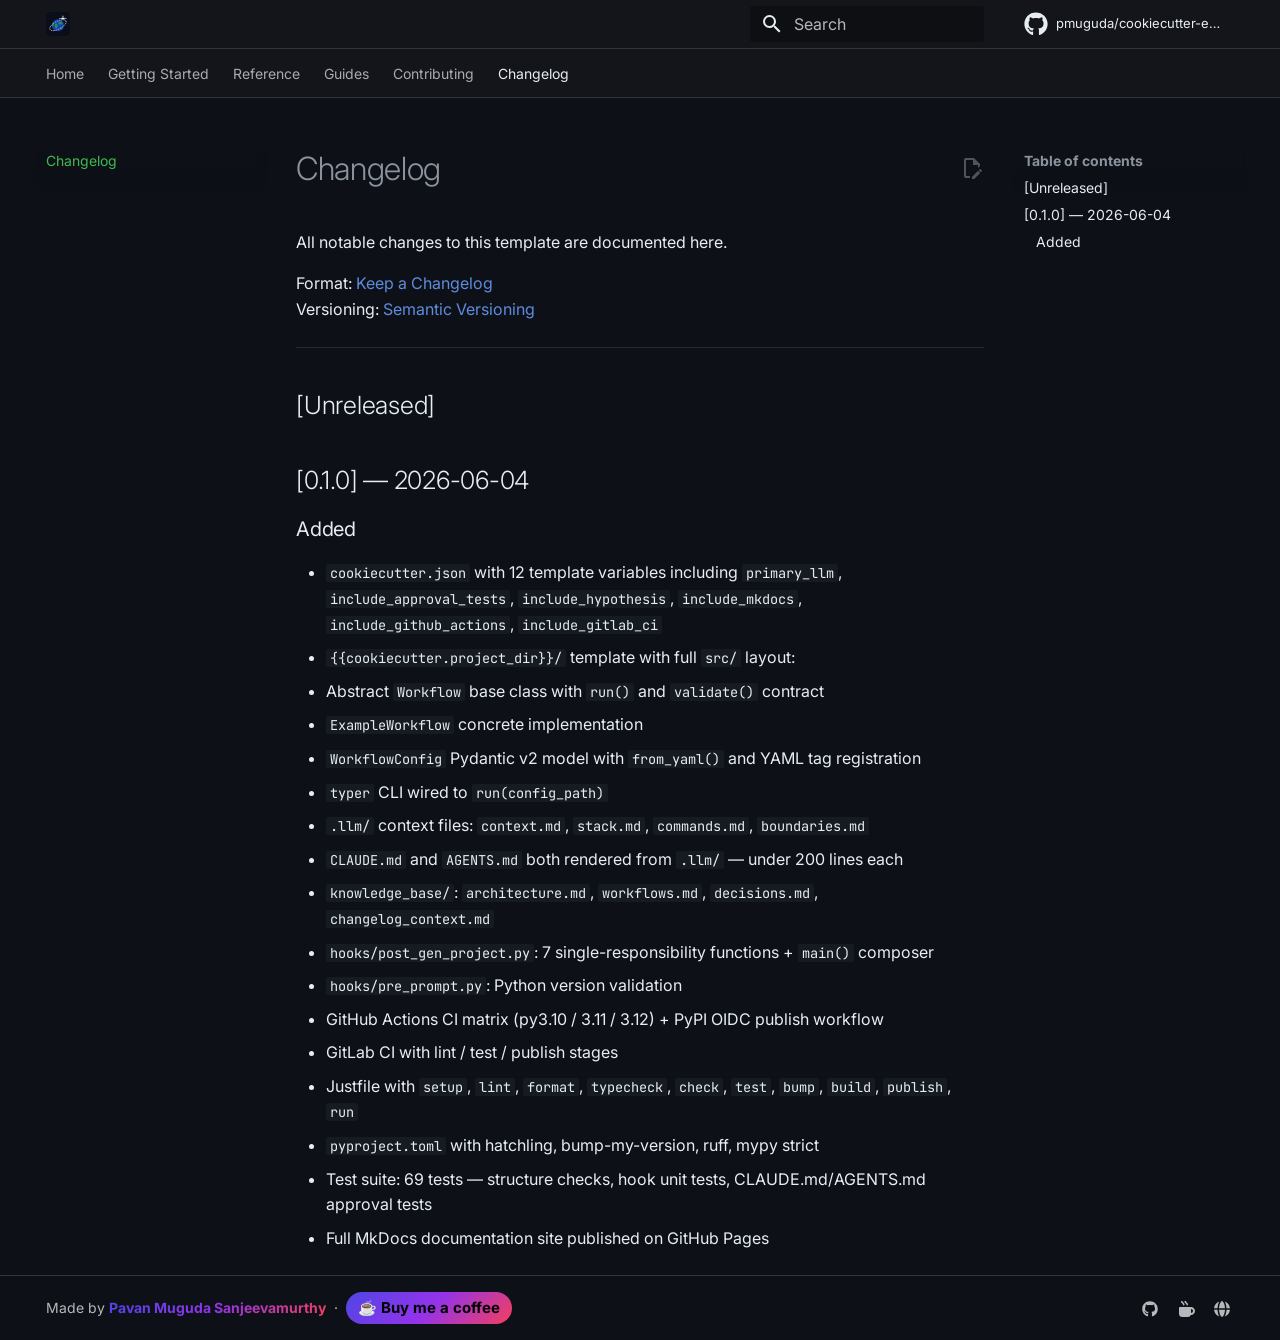
==== commit 295d6acd: "Deployed 2333466 with MkDocs version: 1.6.1" ====
--- a/changelog/index.html
+++ b/changelog/index.html
@@ -22,7 +22,7 @@
         
       
       
-      <link rel="icon" href="../assets/logo.svg">
+      <link rel="icon" href="../assets/icon.svg">
       <meta name="generator" content="mkdocs-1.6.1, mkdocs-material-9.7.6">
     
     
@@ -94,7 +94,7 @@
   <nav class="md-header__inner md-grid" aria-label="Header">
     <a href=".." title="cookiecutter-eo-llm" class="md-header__button md-logo" aria-label="cookiecutter-eo-llm" data-md-component="logo">
       
-  <img src="../assets/logo.svg" alt="logo">
+  <img src="../assets/icon.svg" alt="logo">
 
     </a>
     <label class="md-header__button md-icon" for="__drawer">
@@ -335,7 +335,7 @@
   <label class="md-nav__title" for="__drawer">
     <a href=".." title="cookiecutter-eo-llm" class="md-nav__button md-logo" aria-label="cookiecutter-eo-llm" data-md-component="logo">
       
-  <img src="../assets/logo.svg" alt="logo">
+  <img src="../assets/icon.svg" alt="logo">
 
     </a>
     cookiecutter-eo-llm
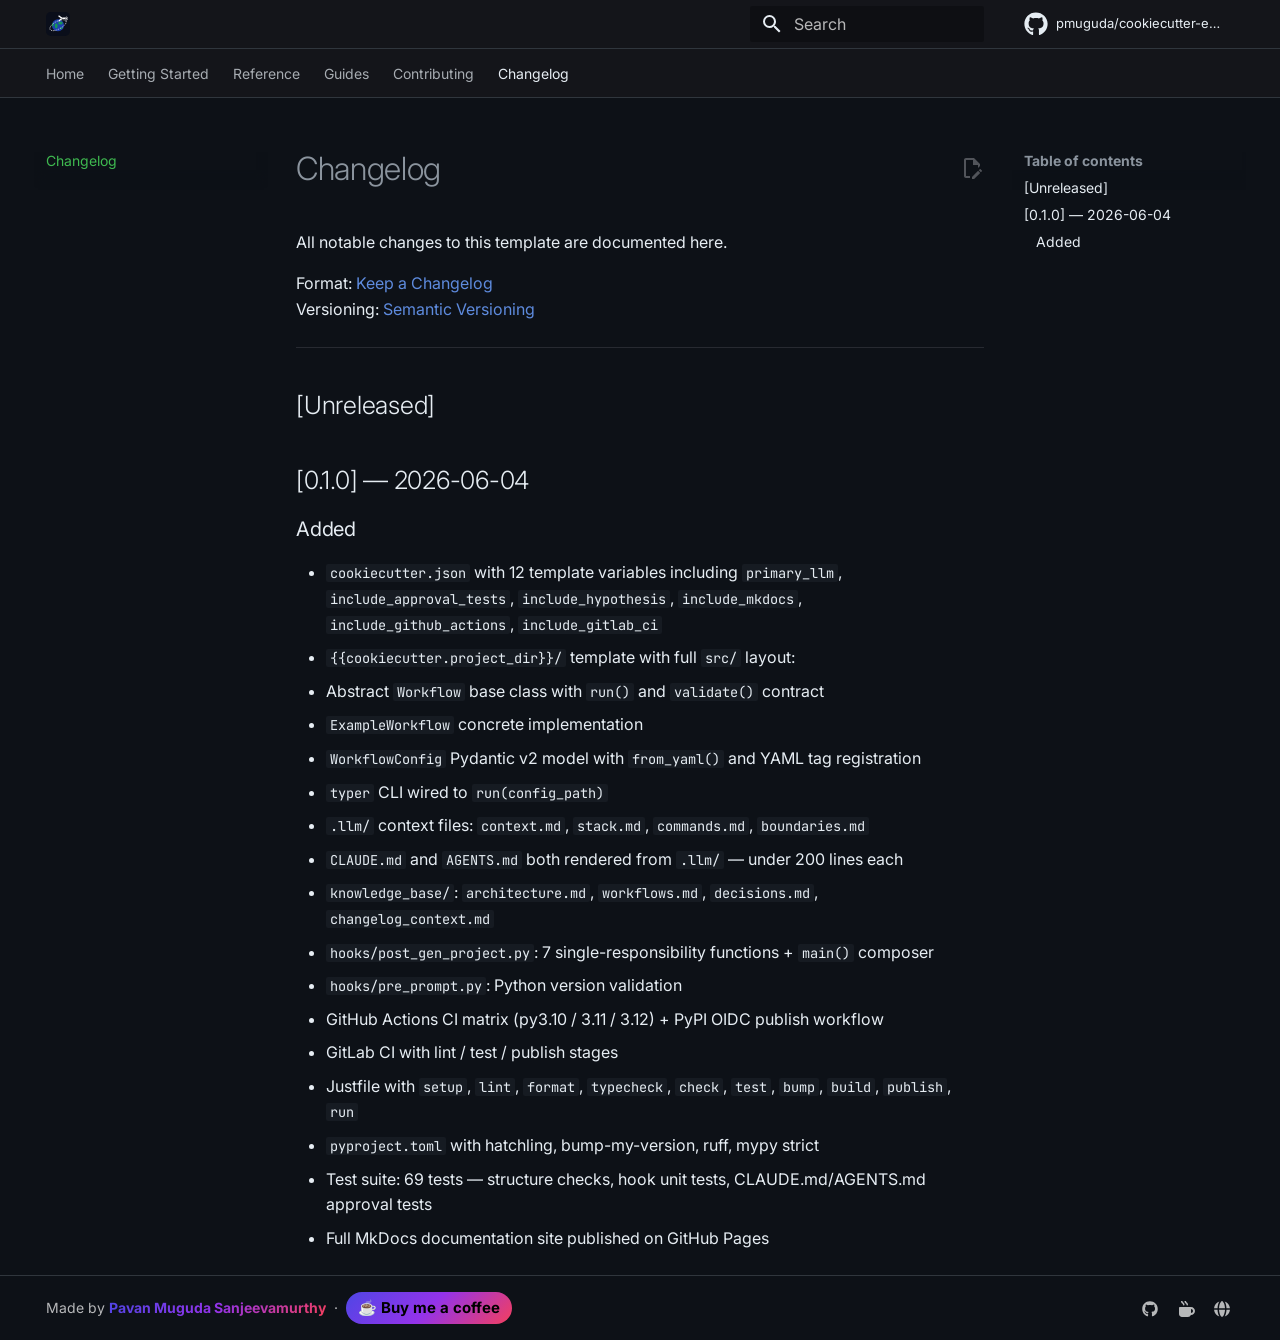
==== commit 340e18d2: "Deployed c85ba32 with MkDocs version: 1.6.1" ====
--- a/changelog/index.html
+++ b/changelog/index.html
@@ -707,6 +707,34 @@
     
   
     Adding a Workflow
+  
+
+    
+  </span>
+  
+  
+
+      </a>
+    </li>
+  
+
+              
+            
+              
+                
+  
+  
+  
+  
+    <li class="md-nav__item">
+      <a href="../guides/config-design/" class="md-nav__link">
+        
+  
+  
+  <span class="md-ellipsis">
+    
+  
+    Config Model Design
   
 
     
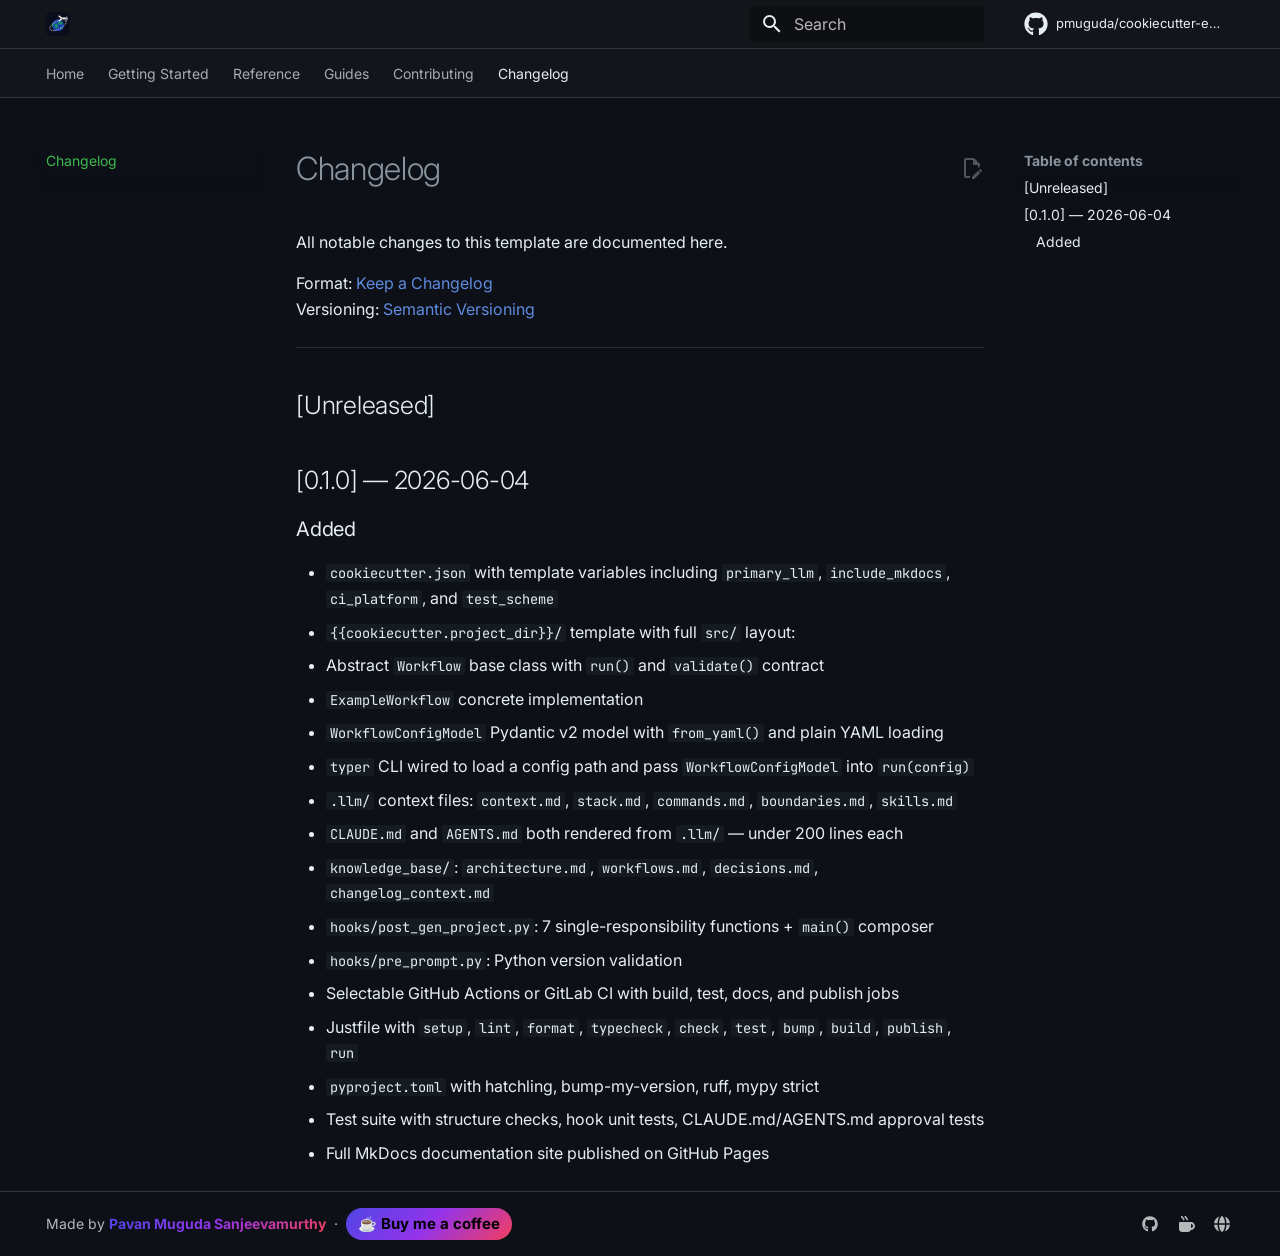
==== commit 305fe56e: "Deployed 39e64dc with MkDocs version: 1.6.1" ====
--- a/changelog/index.html
+++ b/changelog/index.html
@@ -6,7 +6,7 @@
       <meta charset="utf-8">
       <meta name="viewport" content="width=device-width,initial-scale=1">
       
-        <meta name="description" content="Cookiecutter template for EO/SAR Python packages with token-efficient LLM-agnostic context files">
+        <meta name="description" content="Production-minded EO/SAR Python package template with TDD workflows and LLM-ready context">
       
       
         <meta name="author" content="Pavan Muguda Sanjeevamurthy">
@@ -706,7 +706,7 @@
   <span class="md-ellipsis">
     
   
-    Adding a Workflow
+    Implementing Your Workflow
   
 
     
@@ -1050,22 +1050,21 @@
 <h2 id="010-2026-06-04">[0.1.0] — 2026-06-04</h2>
 <h3 id="added">Added</h3>
 <ul>
-<li><code>cookiecutter.json</code> with 12 template variables including <code>primary_llm</code>, <code>include_approval_tests</code>, <code>include_hypothesis</code>, <code>include_mkdocs</code>, <code>include_github_actions</code>, <code>include_gitlab_ci</code></li>
+<li><code>cookiecutter.json</code> with template variables including <code>primary_llm</code>, <code>include_mkdocs</code>, <code>ci_platform</code>, and <code>test_scheme</code></li>
 <li><code>{{cookiecutter.project_dir}}/</code> template with full <code>src/</code> layout:</li>
 <li>Abstract <code>Workflow</code> base class with <code>run()</code> and <code>validate()</code> contract</li>
 <li><code>ExampleWorkflow</code> concrete implementation</li>
-<li><code>WorkflowConfig</code> Pydantic v2 model with <code>from_yaml()</code> and YAML tag registration</li>
-<li><code>typer</code> CLI wired to <code>run(config_path)</code></li>
-<li><code>.llm/</code> context files: <code>context.md</code>, <code>stack.md</code>, <code>commands.md</code>, <code>boundaries.md</code></li>
+<li><code>WorkflowConfigModel</code> Pydantic v2 model with <code>from_yaml()</code> and plain YAML loading</li>
+<li><code>typer</code> CLI wired to load a config path and pass <code>WorkflowConfigModel</code> into <code>run(config)</code></li>
+<li><code>.llm/</code> context files: <code>context.md</code>, <code>stack.md</code>, <code>commands.md</code>, <code>boundaries.md</code>, <code>skills.md</code></li>
 <li><code>CLAUDE.md</code> and <code>AGENTS.md</code> both rendered from <code>.llm/</code> — under 200 lines each</li>
 <li><code>knowledge_base/</code>: <code>architecture.md</code>, <code>workflows.md</code>, <code>decisions.md</code>, <code>changelog_context.md</code></li>
 <li><code>hooks/post_gen_project.py</code>: 7 single-responsibility functions + <code>main()</code> composer</li>
 <li><code>hooks/pre_prompt.py</code>: Python version validation</li>
-<li>GitHub Actions CI matrix (py3.10 / 3.11 / 3.12) + PyPI OIDC publish workflow</li>
-<li>GitLab CI with lint / test / publish stages</li>
+<li>Selectable GitHub Actions or GitLab CI with build, test, docs, and publish jobs</li>
 <li>Justfile with <code>setup</code>, <code>lint</code>, <code>format</code>, <code>typecheck</code>, <code>check</code>, <code>test</code>, <code>bump</code>, <code>build</code>, <code>publish</code>, <code>run</code></li>
 <li><code>pyproject.toml</code> with hatchling, bump-my-version, ruff, mypy strict</li>
-<li>Test suite: 69 tests — structure checks, hook unit tests, CLAUDE.md/AGENTS.md approval tests</li>
+<li>Test suite with structure checks, hook unit tests, CLAUDE.md/AGENTS.md approval tests</li>
 <li>Full MkDocs documentation site published on GitHub Pages</li>
 </ul>
 
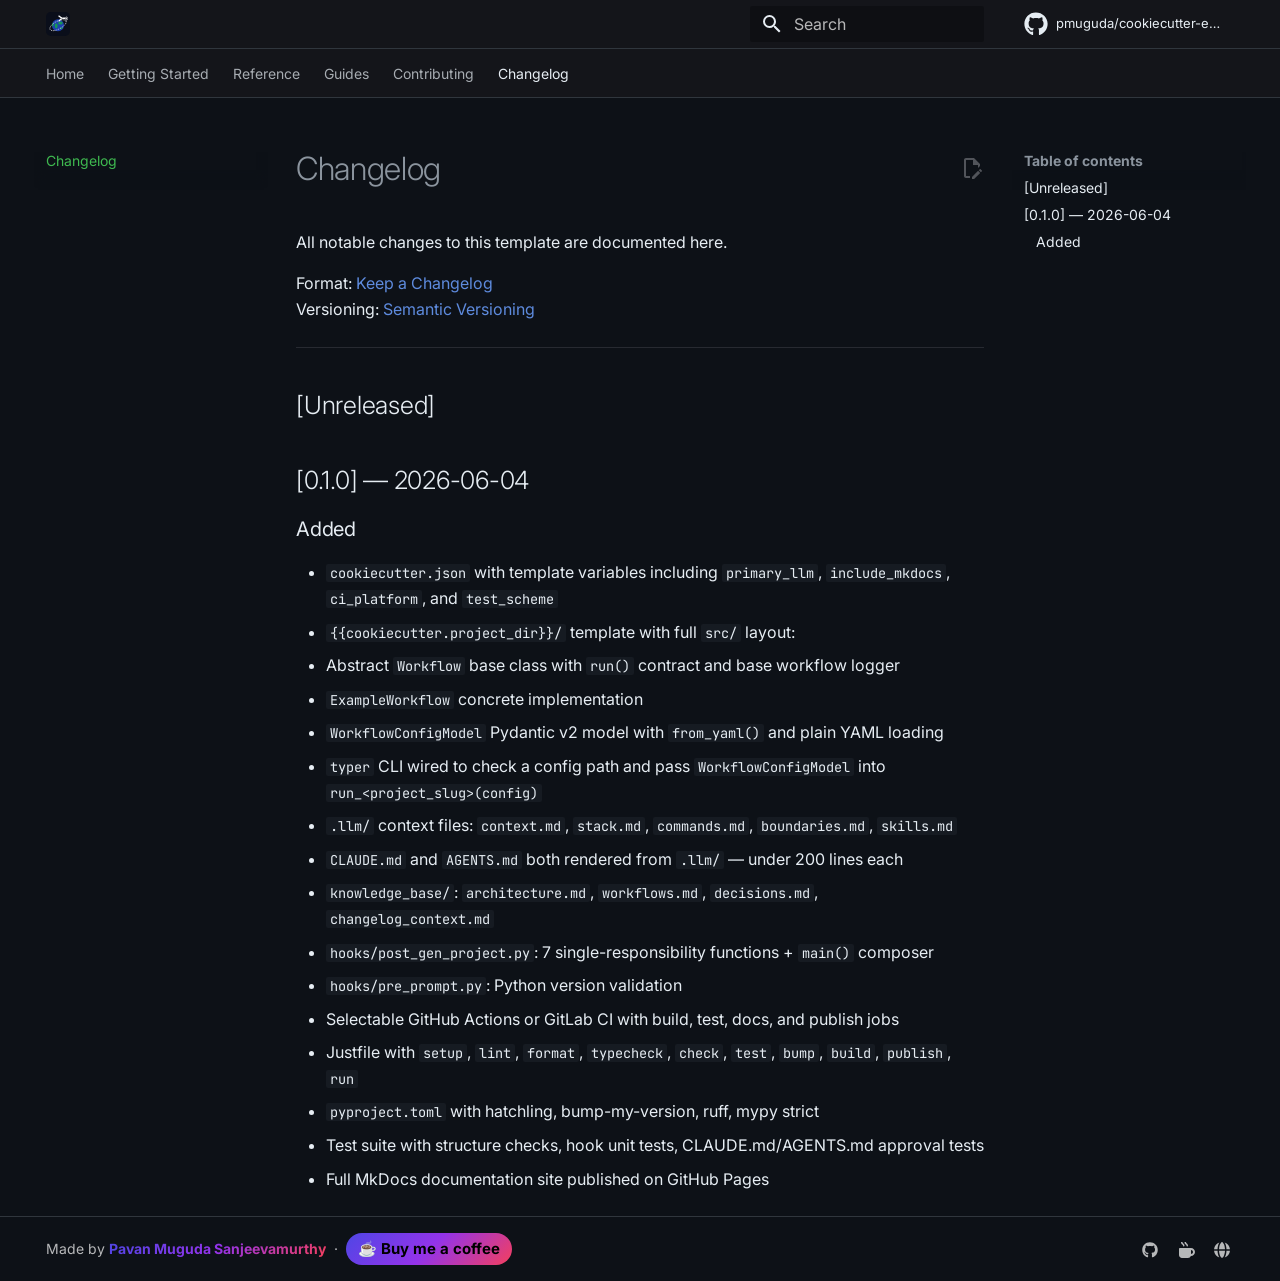
==== commit 1f9cbfee: "Deployed 8237cf1 with MkDocs version: 1.6.1" ====
--- a/changelog/index.html
+++ b/changelog/index.html
@@ -1052,10 +1052,10 @@
 <ul>
 <li><code>cookiecutter.json</code> with template variables including <code>primary_llm</code>, <code>include_mkdocs</code>, <code>ci_platform</code>, and <code>test_scheme</code></li>
 <li><code>{{cookiecutter.project_dir}}/</code> template with full <code>src/</code> layout:</li>
-<li>Abstract <code>Workflow</code> base class with <code>run()</code> and <code>validate()</code> contract</li>
+<li>Abstract <code>Workflow</code> base class with <code>run()</code> contract and base workflow logger</li>
 <li><code>ExampleWorkflow</code> concrete implementation</li>
 <li><code>WorkflowConfigModel</code> Pydantic v2 model with <code>from_yaml()</code> and plain YAML loading</li>
-<li><code>typer</code> CLI wired to load a config path and pass <code>WorkflowConfigModel</code> into <code>run(config)</code></li>
+<li><code>typer</code> CLI wired to check a config path and pass <code>WorkflowConfigModel</code> into <code>run_&lt;project_slug&gt;(config)</code></li>
 <li><code>.llm/</code> context files: <code>context.md</code>, <code>stack.md</code>, <code>commands.md</code>, <code>boundaries.md</code>, <code>skills.md</code></li>
 <li><code>CLAUDE.md</code> and <code>AGENTS.md</code> both rendered from <code>.llm/</code> — under 200 lines each</li>
 <li><code>knowledge_base/</code>: <code>architecture.md</code>, <code>workflows.md</code>, <code>decisions.md</code>, <code>changelog_context.md</code></li>
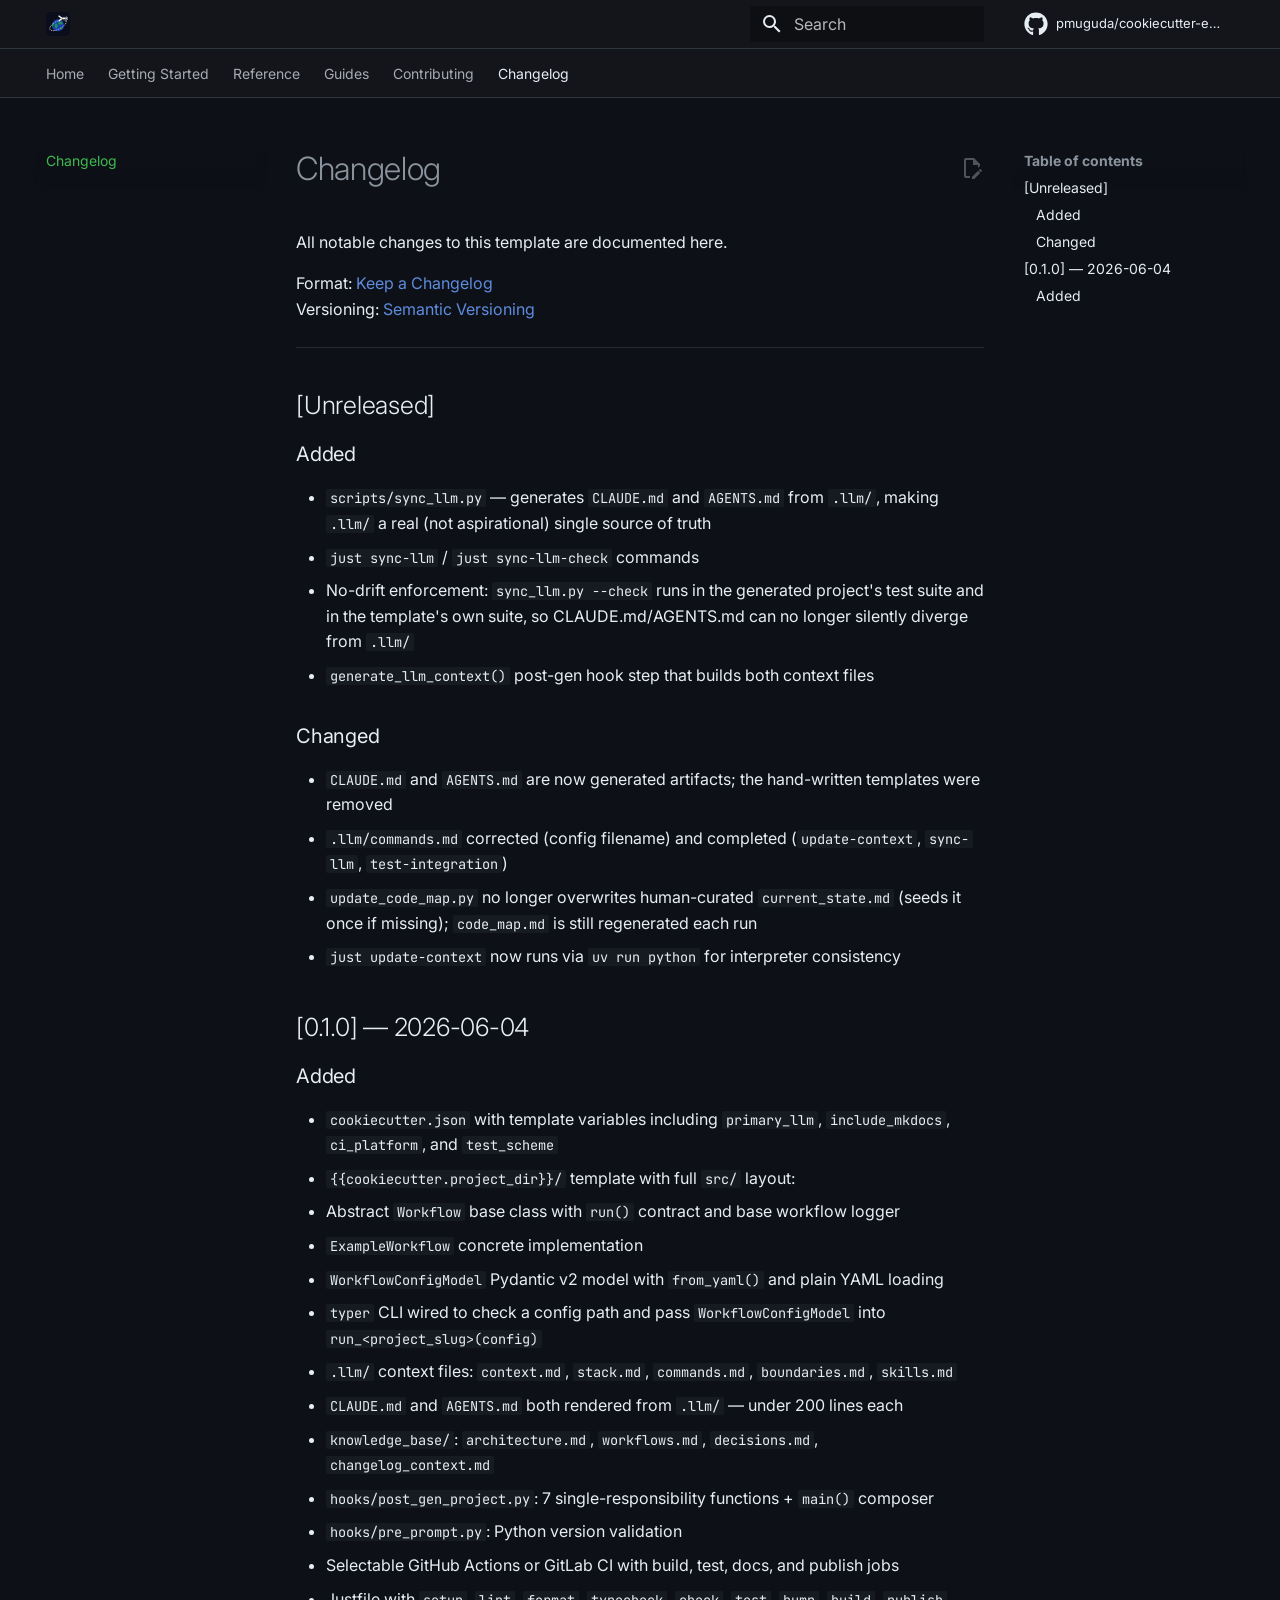
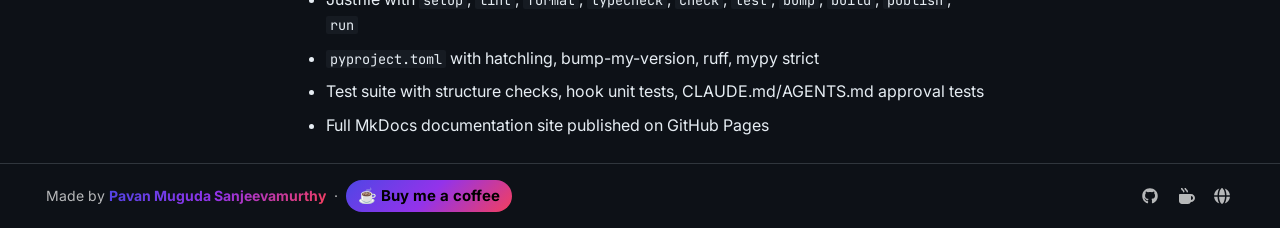
==== commit d0d7d23f: "Deployed 1e1225b with MkDocs version: 1.6.1" ====
--- a/changelog/index.html
+++ b/changelog/index.html
@@ -913,6 +913,34 @@
     </span>
   </a>
   
+    <nav class="md-nav" aria-label="[Unreleased]">
+      <ul class="md-nav__list">
+        
+          <li class="md-nav__item">
+  <a href="#added" class="md-nav__link">
+    <span class="md-ellipsis">
+      
+        Added
+      
+    </span>
+  </a>
+  
+</li>
+        
+          <li class="md-nav__item">
+  <a href="#changed" class="md-nav__link">
+    <span class="md-ellipsis">
+      
+        Changed
+      
+    </span>
+  </a>
+  
+</li>
+        
+      </ul>
+    </nav>
+  
 </li>
       
         <li class="md-nav__item">
@@ -928,7 +956,7 @@
       <ul class="md-nav__list">
         
           <li class="md-nav__item">
-  <a href="#added" class="md-nav__link">
+  <a href="#added_1" class="md-nav__link">
     <span class="md-ellipsis">
       
         Added
@@ -986,6 +1014,34 @@
     </span>
   </a>
   
+    <nav class="md-nav" aria-label="[Unreleased]">
+      <ul class="md-nav__list">
+        
+          <li class="md-nav__item">
+  <a href="#added" class="md-nav__link">
+    <span class="md-ellipsis">
+      
+        Added
+      
+    </span>
+  </a>
+  
+</li>
+        
+          <li class="md-nav__item">
+  <a href="#changed" class="md-nav__link">
+    <span class="md-ellipsis">
+      
+        Changed
+      
+    </span>
+  </a>
+  
+</li>
+        
+      </ul>
+    </nav>
+  
 </li>
       
         <li class="md-nav__item">
@@ -1001,7 +1057,7 @@
       <ul class="md-nav__list">
         
           <li class="md-nav__item">
-  <a href="#added" class="md-nav__link">
+  <a href="#added_1" class="md-nav__link">
     <span class="md-ellipsis">
       
         Added
@@ -1047,8 +1103,28 @@
 Versioning: <a href="https://semver.org/">Semantic Versioning</a></p>
 <hr />
 <h2 id="unreleased">[Unreleased]</h2>
+<h3 id="added">Added</h3>
+<ul>
+<li><code>scripts/sync_llm.py</code> — generates <code>CLAUDE.md</code> and <code>AGENTS.md</code> from <code>.llm/</code>,
+  making <code>.llm/</code> a real (not aspirational) single source of truth</li>
+<li><code>just sync-llm</code> / <code>just sync-llm-check</code> commands</li>
+<li>No-drift enforcement: <code>sync_llm.py --check</code> runs in the generated project's
+  test suite and in the template's own suite, so CLAUDE.md/AGENTS.md can no
+  longer silently diverge from <code>.llm/</code></li>
+<li><code>generate_llm_context()</code> post-gen hook step that builds both context files</li>
+</ul>
+<h3 id="changed">Changed</h3>
+<ul>
+<li><code>CLAUDE.md</code> and <code>AGENTS.md</code> are now generated artifacts; the hand-written
+  templates were removed</li>
+<li><code>.llm/commands.md</code> corrected (config filename) and completed (<code>update-context</code>,
+  <code>sync-llm</code>, <code>test-integration</code>)</li>
+<li><code>update_code_map.py</code> no longer overwrites human-curated <code>current_state.md</code>
+  (seeds it once if missing); <code>code_map.md</code> is still regenerated each run</li>
+<li><code>just update-context</code> now runs via <code>uv run python</code> for interpreter consistency</li>
+</ul>
 <h2 id="010-2026-06-04">[0.1.0] — 2026-06-04</h2>
-<h3 id="added">Added</h3>
+<h3 id="added_1">Added</h3>
 <ul>
 <li><code>cookiecutter.json</code> with template variables including <code>primary_llm</code>, <code>include_mkdocs</code>, <code>ci_platform</code>, and <code>test_scheme</code></li>
 <li><code>{{cookiecutter.project_dir}}/</code> template with full <code>src/</code> layout:</li>
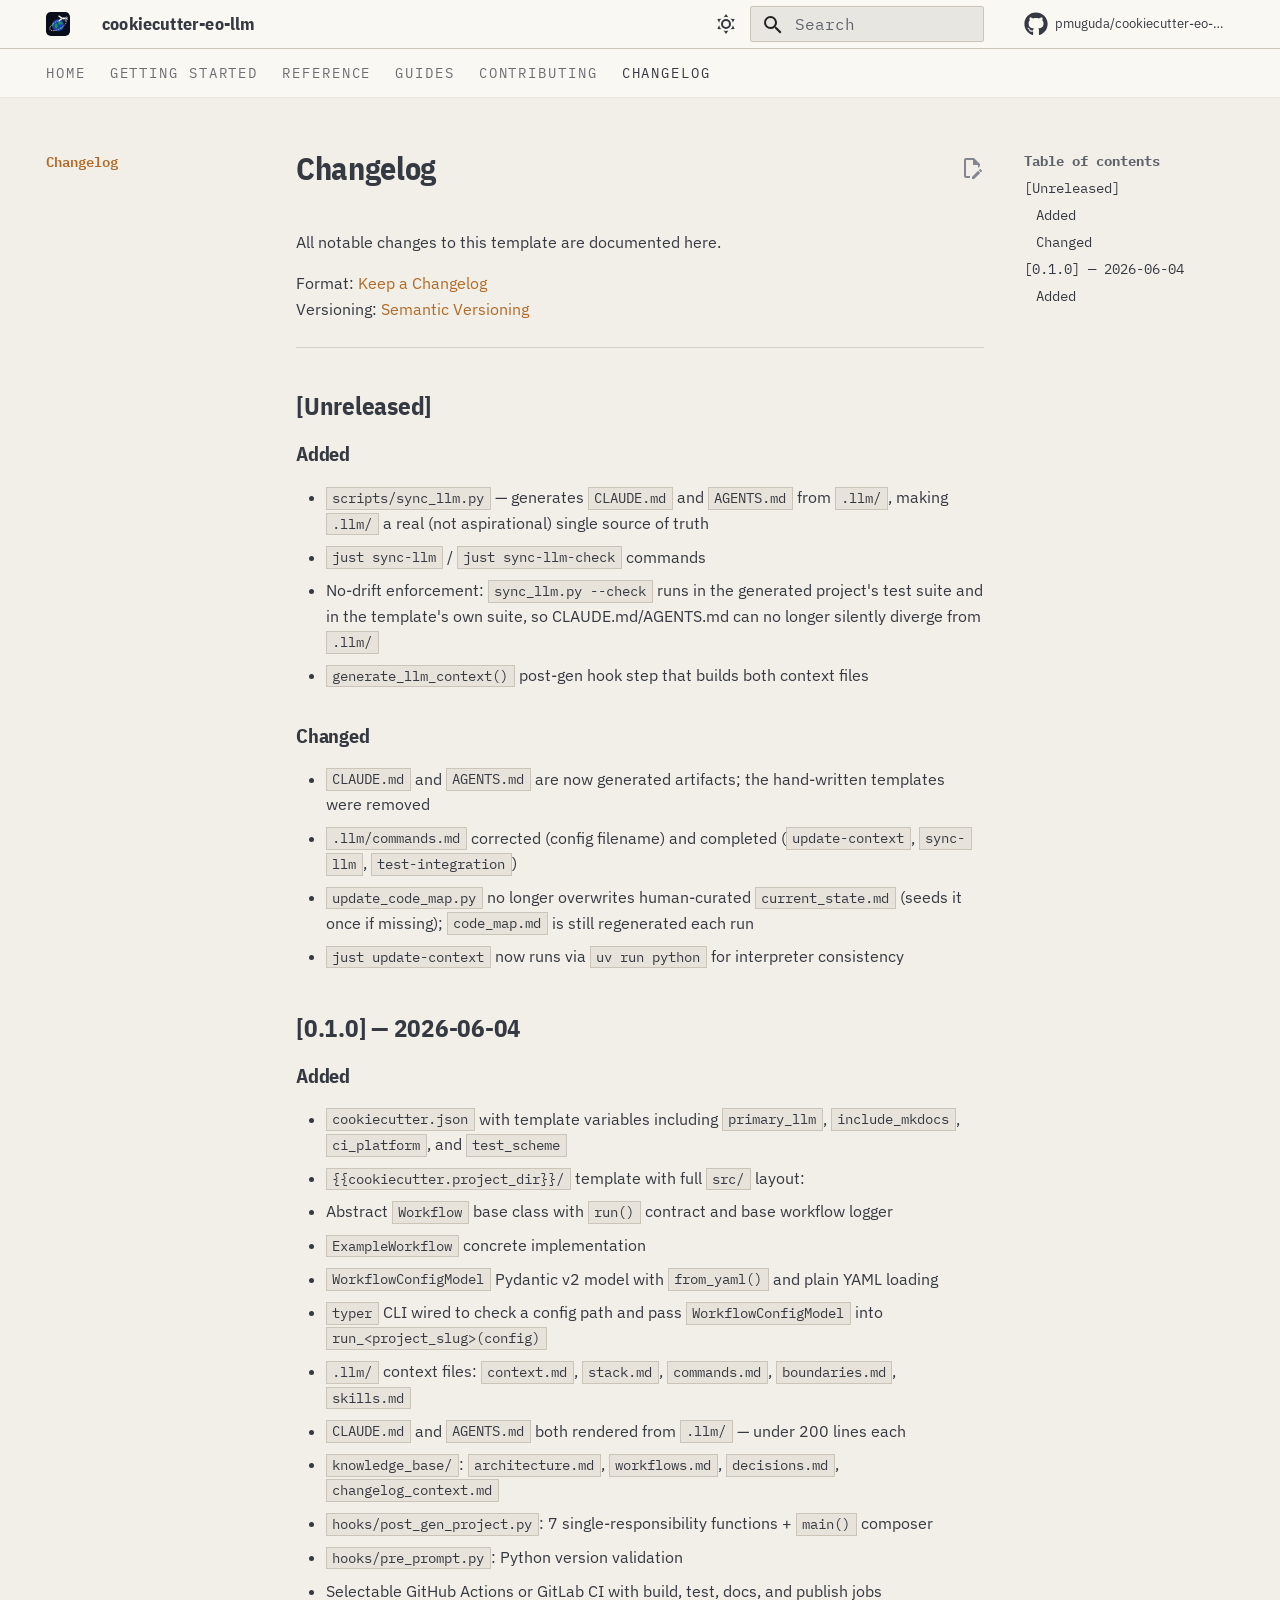
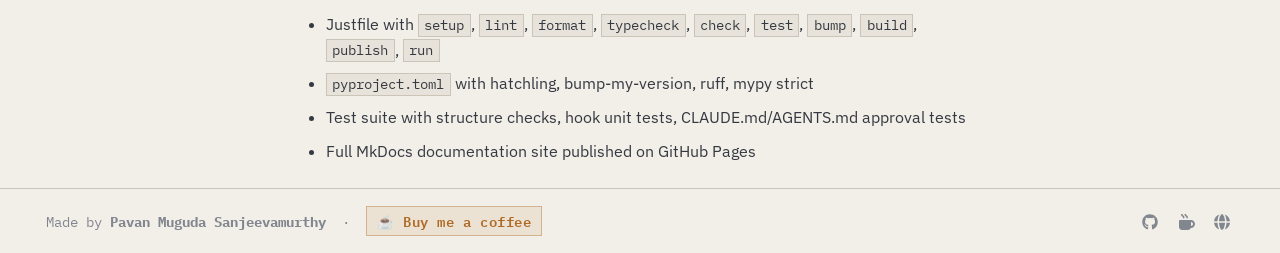
==== commit 1ce6c506: "Deployed e121e5b with MkDocs version: 1.6.1" ====
--- a/changelog/index.html
+++ b/changelog/index.html
@@ -48,8 +48,8 @@
         
         
         <link rel="preconnect" href="https://fonts.gstatic.com" crossorigin>
-        <link rel="stylesheet" href="https://fonts.googleapis.com/css?family=Inter:300,300i,400,400i,700,700i%7CJetBrains+Mono:400,400i,700,700i&display=fallback">
-        <style>:root{--md-text-font:"Inter";--md-code-font:"JetBrains Mono"}</style>
+        <link rel="stylesheet" href="https://fonts.googleapis.com/css?family=IBM+Plex+Sans:300,300i,400,400i,700,700i%7CIBM+Plex+Mono:400,400i,700,700i&display=fallback">
+        <style>:root{--md-text-font:"IBM Plex Sans";--md-code-font:"IBM Plex Mono"}</style>
       
     
     
@@ -66,10 +66,12 @@
   
     
     
-    
-    
-    
-    <body dir="ltr" data-md-color-scheme="slate" data-md-color-primary="black" data-md-color-accent="deep-purple">
+      
+    
+    
+    
+    
+    <body dir="ltr" data-md-color-scheme="slate" data-md-color-primary="black" data-md-color-accent="amber">
   
     
     <input class="md-toggle" data-md-toggle="drawer" type="checkbox" id="__drawer" autocomplete="off">
@@ -119,7 +121,33 @@
     </div>
     
       
-    
+        <form class="md-header__option" data-md-component="palette">
+  
+    
+    
+    
+    <input class="md-option" data-md-color-media="(prefers-color-scheme: dark)" data-md-color-scheme="slate" data-md-color-primary="black" data-md-color-accent="amber"  aria-label="Switch to paper mode"  type="radio" name="__palette" id="__palette_0">
+    
+      <label class="md-header__button md-icon" title="Switch to paper mode" for="__palette_1" hidden>
+        <svg xmlns="http://www.w3.org/2000/svg" viewBox="0 0 24 24"><path d="m17.75 4.09-2.53 1.94.91 3.06-2.63-1.81-2.63 1.81.91-3.06-2.53-1.94L12.44 4l1.06-3 1.06 3zm3.5 6.91-1.64 1.25.59 1.98-1.7-1.17-1.7 1.17.59-1.98L15.75 11l2.06-.05L18.5 9l.69 1.95zm-2.28 4.95c.83-.08 1.72 1.1 1.19 1.85-.32.45-.66.87-1.08 1.27C15.17 23 8.84 23 4.94 19.07c-3.91-3.9-3.91-10.24 0-14.14.4-.4.82-.76 1.27-1.08.75-.53 1.93.36 1.85 1.19-.27 2.86.69 5.83 2.89 8.02a9.96 9.96 0 0 0 8.02 2.89m-1.64 2.02a12.08 12.08 0 0 1-7.8-3.47c-2.17-2.19-3.33-5-3.49-7.82-2.81 3.14-2.7 7.96.31 10.98 3.02 3.01 7.84 3.12 10.98.31"/></svg>
+      </label>
+    
+  
+    
+    
+    
+    <input class="md-option" data-md-color-media="(prefers-color-scheme: light)" data-md-color-scheme="default" data-md-color-primary="white" data-md-color-accent="amber"  aria-label="Switch to dark mode"  type="radio" name="__palette" id="__palette_1">
+    
+      <label class="md-header__button md-icon" title="Switch to dark mode" for="__palette_0" hidden>
+        <svg xmlns="http://www.w3.org/2000/svg" viewBox="0 0 24 24"><path d="M12 7a5 5 0 0 1 5 5 5 5 0 0 1-5 5 5 5 0 0 1-5-5 5 5 0 0 1 5-5m0 2a3 3 0 0 0-3 3 3 3 0 0 0 3 3 3 3 0 0 0 3-3 3 3 0 0 0-3-3m0-7 2.39 3.42C13.65 5.15 12.84 5 12 5s-1.65.15-2.39.42zM3.34 7l4.16-.35A7.2 7.2 0 0 0 5.94 8.5c-.44.74-.69 1.5-.83 2.29zm.02 10 1.76-3.77a7.131 7.131 0 0 0 2.38 4.14zM20.65 7l-1.77 3.79a7.02 7.02 0 0 0-2.38-4.15zm-.01 10-4.14.36c.59-.51 1.12-1.14 1.54-1.86.42-.73.69-1.5.83-2.29zM12 22l-2.41-3.44c.74.27 1.55.44 2.41.44.82 0 1.63-.17 2.37-.44z"/></svg>
+      </label>
+    
+  
+</form>
+      
+    
+    
+      <script>var palette=__md_get("__palette");if(palette&&palette.color){if("(prefers-color-scheme)"===palette.color.media){var media=matchMedia("(prefers-color-scheme: light)"),input=document.querySelector(media.matches?"[data-md-color-media='(prefers-color-scheme: light)']":"[data-md-color-media='(prefers-color-scheme: dark)']");palette.color.media=input.getAttribute("data-md-color-media"),palette.color.scheme=input.getAttribute("data-md-color-scheme"),palette.color.primary=input.getAttribute("data-md-color-primary"),palette.color.accent=input.getAttribute("data-md-color-accent")}for(var[key,value]of Object.entries(palette.color))document.body.setAttribute("data-md-color-"+key,value)}</script>
     
     
     
--- a/assets/style.css
+++ b/assets/style.css
@@ -1,133 +1,395 @@
-/* ── Signature gradient ────────────────────────────────────────────────────── */
+/* ════════════════════════════════════════════════════════════════════════════
+   SAR Console — MkDocs Material theme skin
+   Near-black instrument console · IBM Plex type · gold + white on black ·
+   sharp 0–2px corners · hairline borders · white-glow hovers · DARK / PAPER.
+   Tokens mirror the shared pmuguda "SAR Console" design system.
+   ════════════════════════════════════════════════════════════════════════════ */
+
+@import url("https://fonts.googleapis.com/css2?family=IBM+Plex+Sans+Condensed:wght@600;700&display=swap");
+
+/* ── Design tokens ─────────────────────────────────────────────────────────── */
 :root {
-  --gradient: linear-gradient(135deg, #4F46E5 0%, #9333EA 50%, #F43F5E 100%);
-  --bg:       #0d1117;
-  --surface:  #161b22;
-  --border:   #30363d;
-  --text:     #e6edf3;
-  --muted:    #8b949e;
-  --accent:   #9333EA;
-}
-
-/* ── Dark background matching tools ───────────────────────────────────────── */
+  --font-mono: "IBM Plex Mono", ui-monospace, monospace;
+  --font-sans: "IBM Plex Sans", system-ui, -apple-system, sans-serif;
+  --font-cond: "IBM Plex Sans Condensed", "IBM Plex Sans", sans-serif;
+
+  --accent:      #d0973d;               /* GOLD / amber — the one accent */
+  --accent-soft: rgba(208, 151, 61, .10);
+  --accent-line: rgba(208, 151, 61, .38);
+  --glow:        0 0 20px rgba(255, 255, 255, .20);
+  --glow-2:      0 0 35px rgba(255, 255, 255, .35);
+
+  --r:   2px;   /* default radius — sharp */
+  --r-0: 0px;   /* fully square: chrome, tags, toggles */
+  --t:   .3s ease;
+}
+
+/* Material radius globals → sharp everywhere */
+:root {
+  --md-typeset-table-border: 1px;
+}
+
+/* ════════════════════════════════════════════════════════════════════════════
+   DARK (slate) — near-black instrument panel
+   ════════════════════════════════════════════════════════════════════════════ */
 [data-md-color-scheme="slate"] {
-  --md-default-bg-color:        #0d1117;
-  --md-default-fg-color:        #e6edf3;
-  --md-default-fg-color--light: #8b949e;
-  --md-code-bg-color:           #161b22;
-  --md-code-fg-color:           #e6edf3;
-  --md-typeset-a-color:         #00C9FF;
-  --md-accent-fg-color:         #3fb950;
-  --md-primary-fg-color:        #0d1117;
-  --md-primary-bg-color:        #e6edf3;
-}
-
-/* ── Gradient text helper ─────────────────────────────────────────────────── */
-.gradient-text {
-  background: var(--gradient);
-  -webkit-background-clip: text;
-  -webkit-text-fill-color: transparent;
-  background-clip: text;
+  --bg:    #050505;
+  --bg-2:  #0f0f0f;
+  --bg-3:  #191919;
+  --border:   rgba(255, 255, 255, .10);
+  --border-h: rgba(255, 255, 255, .30);
+
+  --md-default-bg-color:           #050505;
+  --md-default-bg-color--light:    rgba(255, 255, 255, .07);
+  --md-default-bg-color--lighter:  rgba(255, 255, 255, .03);
+
+  --md-default-fg-color:           #e0e0e3;
+  --md-default-fg-color--light:    #a0a0a3;
+  --md-default-fg-color--lighter:  #8a8a8e;
+  --md-default-fg-color--lightest: rgba(255, 255, 255, .10);
+
+  --md-primary-fg-color:        #050505;   /* header / nav bg */
+  --md-primary-fg-color--light: #0f0f0f;
+  --md-primary-fg-color--dark:  #050505;
+  --md-primary-bg-color:        #e0e0e3;   /* header text */
+  --md-primary-bg-color--light: #a0a0a3;
+
+  --md-accent-fg-color:         #d0973d;   /* gold — active / hover */
+  --md-accent-fg-color--transparent: var(--accent-soft);
+  --md-accent-bg-color:         #050505;
+
+  --md-typeset-a-color:         #d0973d;   /* links = gold */
+
+  --md-code-bg-color:           #0f0f0f;
+  --md-code-fg-color:           #e0e0e3;
+  --md-code-hl-color:           var(--accent-soft);
+
+  --md-footer-bg-color:         #0f0f0f;
+  --md-footer-bg-color--dark:   #050505;
+  --md-footer-fg-color:         #e0e0e3;
+  --md-footer-fg-color--light:  #8a8a8e;
+  --md-footer-fg-color--lighter:#5a5a5e;
+}
+
+/* ════════════════════════════════════════════════════════════════════════════
+   PAPER (default) — warm cream, not cool gray
+   ════════════════════════════════════════════════════════════════════════════ */
+[data-md-color-scheme="default"] {
+  --bg:    #f2efe8;
+  --bg-2:  #faf8f3;
+  --bg-3:  #e7e3da;
+  --border:   #cbc5b9;
+  --border-h: #a59e90;
+
+  --accent:      #b06a26;
+  --accent-soft: rgba(176, 106, 38, .10);
+  --accent-line: rgba(176, 106, 38, .40);
+  --glow:        0 0 20px rgba(0, 0, 0, .10);
+  --glow-2:      0 18px 50px -28px rgba(0, 0, 0, .35);
+
+  --md-default-bg-color:           #f2efe8;
+  --md-default-bg-color--light:    rgba(0, 0, 0, .05);
+  --md-default-bg-color--lighter:  rgba(0, 0, 0, .02);
+
+  --md-default-fg-color:           #353941;
+  --md-default-fg-color--light:    #5f636c;
+  --md-default-fg-color--lighter:  #82868f;
+  --md-default-fg-color--lightest: rgba(0, 0, 0, .12);
+
+  --md-primary-fg-color:        #faf8f3;
+  --md-primary-fg-color--light: #f2efe8;
+  --md-primary-fg-color--dark:  #e7e3da;
+  --md-primary-bg-color:        #353941;
+  --md-primary-bg-color--light: #5f636c;
+
+  --md-accent-fg-color:         #b06a26;
+  --md-accent-fg-color--transparent: var(--accent-soft);
+
+  --md-typeset-a-color:         #b06a26;
+
+  --md-code-bg-color:           #e7e3da;
+  --md-code-fg-color:           #353941;
+
+  --md-footer-bg-color:         #faf8f3;
+  --md-footer-bg-color--dark:   #f2efe8;
+  --md-footer-fg-color:         #353941;
+  --md-footer-fg-color--light:  #82868f;
+}
+
+/* ── Typography voice ──────────────────────────────────────────────────────── */
+body, input, .md-typeset { font-feature-settings: "kern", "liga"; }
+
+/* Console chrome speaks mono: header, nav, tabs, labels, TOC, code. */
+.md-header__topic,
+.md-tabs__link,
+.md-nav__title,
+.md-nav__link,
+.md-ellipsis,
+.md-search__input,
+.md-typeset kbd,
+.md-footer-meta { font-family: var(--font-mono); }
+
+/* Headings keep the condensed/instrument feel; body stays Sans for reading. */
+.md-typeset h1,
+.md-typeset h2,
+.md-typeset h3 {
+  font-family: var(--font-cond);
   font-weight: 700;
-  text-decoration: none !important;
-}
-.gradient-text:hover { opacity: .85; }
-
-/* ── Site title gradient ──────────────────────────────────────────────────── */
-.md-header__title {
-  background: var(--gradient);
-  -webkit-background-clip: text;
-  -webkit-text-fill-color: transparent;
-  background-clip: text;
-  font-weight: 800;
-}
-
-/* ── Ko-fi footer link ────────────────────────────────────────────────────── */
-.kofi-link {
-  display: inline-flex;
-  align-items: center;
-  gap: 5px;
-  padding: 4px 12px;
-  border-radius: 20px;
-  background: var(--gradient);
-  color: #000 !important;
+  letter-spacing: -.01em;
+}
+.md-typeset h1 { color: var(--md-default-fg-color); }
+
+/* Section overlines / small labels feel like telemetry. */
+.md-nav--primary .md-nav__title,
+.md-tabs__link {
+  text-transform: uppercase;
+  letter-spacing: .14em;
+  font-size: .68rem;
+}
+
+/* Numbers / coords read as tabular. */
+.md-typeset table td,
+.md-typeset code { font-variant-numeric: tabular-nums; }
+
+/* ── Header / tabs — hairline-bordered console bar ─────────────────────────── */
+.md-header {
+  border-bottom: 1px solid var(--border);
+  box-shadow: none;
+}
+.md-header[data-md-state="shadow"] { box-shadow: 0 0 .4rem rgba(0, 0, 0, .35); }
+.md-tabs { border-bottom: 1px solid var(--border); }
+.md-tabs__link { opacity: .72; transition: color var(--t), opacity var(--t); }
+.md-tabs__link:hover,
+.md-tabs__link--active { opacity: 1; color: var(--accent); }
+
+/* Wordmark — condensed, with a gold bracket accent. */
+.md-header__title .md-ellipsis {
+  font-family: var(--font-cond);
   font-weight: 700;
-  font-size: .75rem;
-  text-decoration: none !important;
-  transition: opacity .15s, transform .1s;
-  white-space: nowrap;
-}
-.kofi-link:hover {
-  opacity: .88;
-  transform: translateY(-1px);
-}
-
-/* ── Ko-fi button (inline in pages) ──────────────────────────────────────── */
-.kofi-btn {
-  display: inline-flex;
-  align-items: center;
-  gap: 8px;
-  padding: 10px 20px;
-  border-radius: 10px;
-  background: var(--gradient);
-  color: #000 !important;
-  font-weight: 700;
-  font-size: .875rem;
-  text-decoration: none !important;
-  transition: opacity .15s, transform .1s;
-}
-.kofi-btn:hover {
-  opacity: .88;
-  transform: translateY(-2px);
-  box-shadow: 0 4px 20px rgba(0, 201, 255, .25);
-}
-
-/* ── Footer layout ────────────────────────────────────────────────────────── */
-.md-footer { background: #161b22; border-top: 1px solid #30363d; }
-.md-footer-meta { background: #0d1117; }
-.md-footer__inner { padding: 1rem; }
-
-/* ── Copyright area ───────────────────────────────────────────────────────── */
+  letter-spacing: .01em;
+}
+.md-header__title--active .md-ellipsis { font-family: var(--font-mono); }
+
+/* ── Links ─────────────────────────────────────────────────────────────────── */
+.md-typeset a { text-decoration: none; transition: color var(--t); }
+.md-typeset a:hover { color: var(--accent); text-decoration: underline; text-underline-offset: 3px; }
+
+/* ── Sidebar nav — active = gold, hover = gold ─────────────────────────────── */
+.md-nav__link:hover,
+.md-nav__link--active,
+.md-nav__link--active:focus { color: var(--accent) !important; }
+.md-nav__item .md-nav__link--active { font-weight: 600; }
+
+/* ── Sharp corners + hairline borders on every surface ─────────────────────── */
+.md-typeset pre > code,
+.md-typeset .highlight,
+.md-typeset .admonition,
+.md-typeset details,
+.md-typeset .tabbed-set,
+.md-typeset table:not([class]),
+.md-search__form,
+.md-search__output {
+  border-radius: var(--r);
+}
+.md-typeset pre > code,
+.md-typeset .highlight > pre {
+  border: 1px solid var(--border);
+  background: var(--bg-2);
+}
+.md-typeset code {
+  border: 1px solid var(--border);
+  border-radius: var(--r-0);
+  padding: .1em .4em;
+}
+
+/* ── Tables — instrument grid ──────────────────────────────────────────────── */
+.md-typeset table:not([class]) {
+  border: 1px solid var(--border);
+  font-size: .76rem;
+}
+.md-typeset table:not([class]) th {
+  background: var(--bg-2);
+  font-family: var(--font-mono);
+  text-transform: uppercase;
+  letter-spacing: .08em;
+  font-size: .68rem;
+  font-weight: 600;
+  color: var(--md-default-fg-color--light);
+  border-bottom: 1px solid var(--border);
+}
+.md-typeset table:not([class]) td { border-top: 1px solid var(--border); }
+.md-typeset table:not([class]) tr:hover { background: var(--accent-soft); }
+
+/* ── Admonitions / details — gold title bar, hairline edge ─────────────────── */
+.md-typeset .admonition,
+.md-typeset details {
+  border: 1px solid var(--border);
+  background: var(--bg-2);
+  box-shadow: none;
+  font-size: .76rem;
+}
+.md-typeset .admonition-title,
+.md-typeset summary {
+  background: var(--accent-soft);
+  border-bottom: 1px solid var(--border);
+  font-family: var(--font-mono);
+  text-transform: uppercase;
+  letter-spacing: .08em;
+  font-size: .7rem;
+}
+.md-typeset .admonition-title::before,
+.md-typeset summary::before { background-color: var(--accent); }
+
+/* ── Buttons — white = primary action, gold = outline ──────────────────────── */
+.md-typeset .md-button {
+  border-radius: var(--r-0);
+  border: 1px solid var(--md-default-fg-color);
+  font-family: var(--font-mono);
+  font-weight: 600;
+  letter-spacing: .04em;
+  text-transform: uppercase;
+  font-size: .76rem;
+  transition: box-shadow var(--t), background var(--t), color var(--t), border-color var(--t);
+}
+.md-typeset .md-button--primary {
+  background: var(--md-default-fg-color);
+  color: var(--md-default-bg-color);
+  border-color: var(--md-default-fg-color);
+}
+.md-typeset .md-button--primary:hover {
+  background: var(--md-default-fg-color);
+  color: var(--md-default-bg-color);
+  box-shadow: var(--glow-2);
+}
+.md-typeset .md-button:not(.md-button--primary):hover {
+  background: transparent;
+  color: var(--accent);
+  border-color: var(--accent);
+  box-shadow: var(--glow);
+}
+
+/* ── Search ────────────────────────────────────────────────────────────────── */
+.md-search__form {
+  border: 1px solid var(--border);
+  background: var(--bg-2);
+  box-shadow: none;
+}
+.md-search__form:hover,
+[data-md-toggle="search"]:checked ~ .md-header .md-search__form {
+  border-color: var(--border-h);
+  background: var(--bg-2);
+}
+.md-search-result__link:hover,
+.md-search-result__link[data-md-state="active"] { background: var(--accent-soft); }
+
+/* ── Code-copy + inline highlight glow ─────────────────────────────────────── */
+.md-clipboard:hover { color: var(--accent); }
+.md-typeset .highlight .gp,
+.md-typeset .highlight .go { color: var(--md-default-fg-color--lighter); }
+
+/* ── Footer sign-off — mono, gold separators ───────────────────────────────── */
+.md-footer-meta { border-top: 1px solid var(--border); }
 .md-copyright {
   display: flex;
   align-items: center;
   flex-wrap: wrap;
   gap: .5rem;
-  font-size: .7rem;
-  color: #8b949e;
-}
-
-/* ── Social icons — gradient on hover ────────────────────────────────────── */
-.md-social__link svg path { transition: fill .15s; }
-.md-social__link:hover svg { color: #00C9FF; }
-
-/* ── Header / nav bar ─────────────────────────────────────────────────────── */
-.md-header { background: #161b22; border-bottom: 1px solid #30363d; }
-.md-tabs   { background: #0d1117; border-bottom: 1px solid #30363d; }
-.md-tabs__link--active,
-.md-tabs__link:hover { color: #3fb950; }
-
-/* ── Admonition accent ────────────────────────────────────────────────────── */
-.md-typeset .admonition,
-.md-typeset details {
-  border-color: #30363d;
-  background: #161b22;
-}
-
-/* ── Code blocks ──────────────────────────────────────────────────────────── */
-.md-typeset pre > code { border: 1px solid #30363d; }
-
-/* ── Inline gradient badge (for use in md) ────────────────────────────────── */
+  font-family: var(--font-mono);
+  font-size: .68rem;
+  color: var(--md-default-fg-color--lighter);
+}
+.md-social__link:hover { color: var(--accent); }
+
+/* gradient-text helper (referenced in copyright) → now solid gold wordmark */
+.gradient-text {
+  color: var(--accent);
+  font-weight: 700;
+  text-decoration: none !important;
+}
+.gradient-text:hover { opacity: .85; }
+
+/* Ko-fi footer chip — square, gold border, white-glow hover (no drop shadow) */
+.kofi-link {
+  display: inline-flex;
+  align-items: center;
+  gap: 5px;
+  padding: 3px 10px;
+  border-radius: var(--r-0);
+  border: 1px solid var(--accent-line);
+  background: var(--accent-soft);
+  color: var(--accent) !important;
+  font-family: var(--font-mono);
+  font-weight: 600;
+  font-size: .68rem;
+  letter-spacing: .04em;
+  text-decoration: none !important;
+  transition: box-shadow var(--t), border-color var(--t);
+  white-space: nowrap;
+}
+.kofi-link:hover { border-color: var(--accent); box-shadow: var(--glow); }
+
+/* Inline ko-fi / gradient badges used in pages → gold pill */
+.kofi-btn,
 .badge-gradient {
-  display: inline-block;
-  padding: 2px 10px;
-  border-radius: 12px;
-  background: var(--gradient);
-  color: #000;
-  font-weight: 700;
-  font-size: .75rem;
-}
-
-/* ── Nav sidebar active item ─────────────────────────────────────────────── */
-.md-nav__link--active { color: #3fb950 !important; }
-.md-nav__link:hover   { color: #00C9FF; }
+  display: inline-flex;
+  align-items: center;
+  gap: 8px;
+  padding: 6px 14px;
+  border-radius: var(--r-0);
+  border: 1px solid var(--accent-line);
+  background: var(--accent-soft);
+  color: var(--accent) !important;
+  font-family: var(--font-mono);
+  font-weight: 600;
+  font-size: .76rem;
+  letter-spacing: .04em;
+  text-decoration: none !important;
+  transition: box-shadow var(--t), border-color var(--t);
+}
+.kofi-btn:hover { border-color: var(--accent); box-shadow: var(--glow); }
+
+/* ── Status chip helper (LIVE / ONGOING) ───────────────────────────────────── */
+.chip {
+  display: inline-flex;
+  align-items: center;
+  gap: 6px;
+  padding: 2px 8px;
+  border: 1px solid var(--accent-line);
+  border-radius: var(--r-0);
+  font-family: var(--font-mono);
+  font-size: .64rem;
+  letter-spacing: .12em;
+  text-transform: uppercase;
+  color: var(--accent);
+}
+.chip--live::before {
+  content: "";
+  width: 6px; height: 6px;
+  border-radius: 50%;
+  background: var(--accent);
+  animation: chip-blip 1.6s ease-in-out infinite;
+}
+@keyframes chip-blip { 0%, 100% { opacity: 1; } 50% { opacity: .25; } }
+
+/* ── Focus rings — gold, visible ───────────────────────────────────────────── */
+.md-typeset a:focus-visible,
+.md-button:focus-visible,
+.md-nav__link:focus-visible,
+.md-search__input:focus-visible {
+  outline: 2px solid var(--accent);
+  outline-offset: 2px;
+}
+
+/* ── Mermaid — instrument palette for un-styled nodes ──────────────────────── */
+.md-typeset .mermaid {
+  --md-mermaid-node-bg-color:     var(--bg-2);
+  --md-mermaid-node-fg-color:     var(--md-default-fg-color);
+  --md-mermaid-edge-color:        var(--border-h);
+  --md-mermaid-label-bg-color:    var(--bg);
+  --md-mermaid-label-fg-color:    var(--md-default-fg-color);
+}
+
+/* ── Motion guard ──────────────────────────────────────────────────────────── */
+@media (prefers-reduced-motion: reduce) {
+  *, *::before, *::after { animation: none !important; transition: none !important; }
+}
